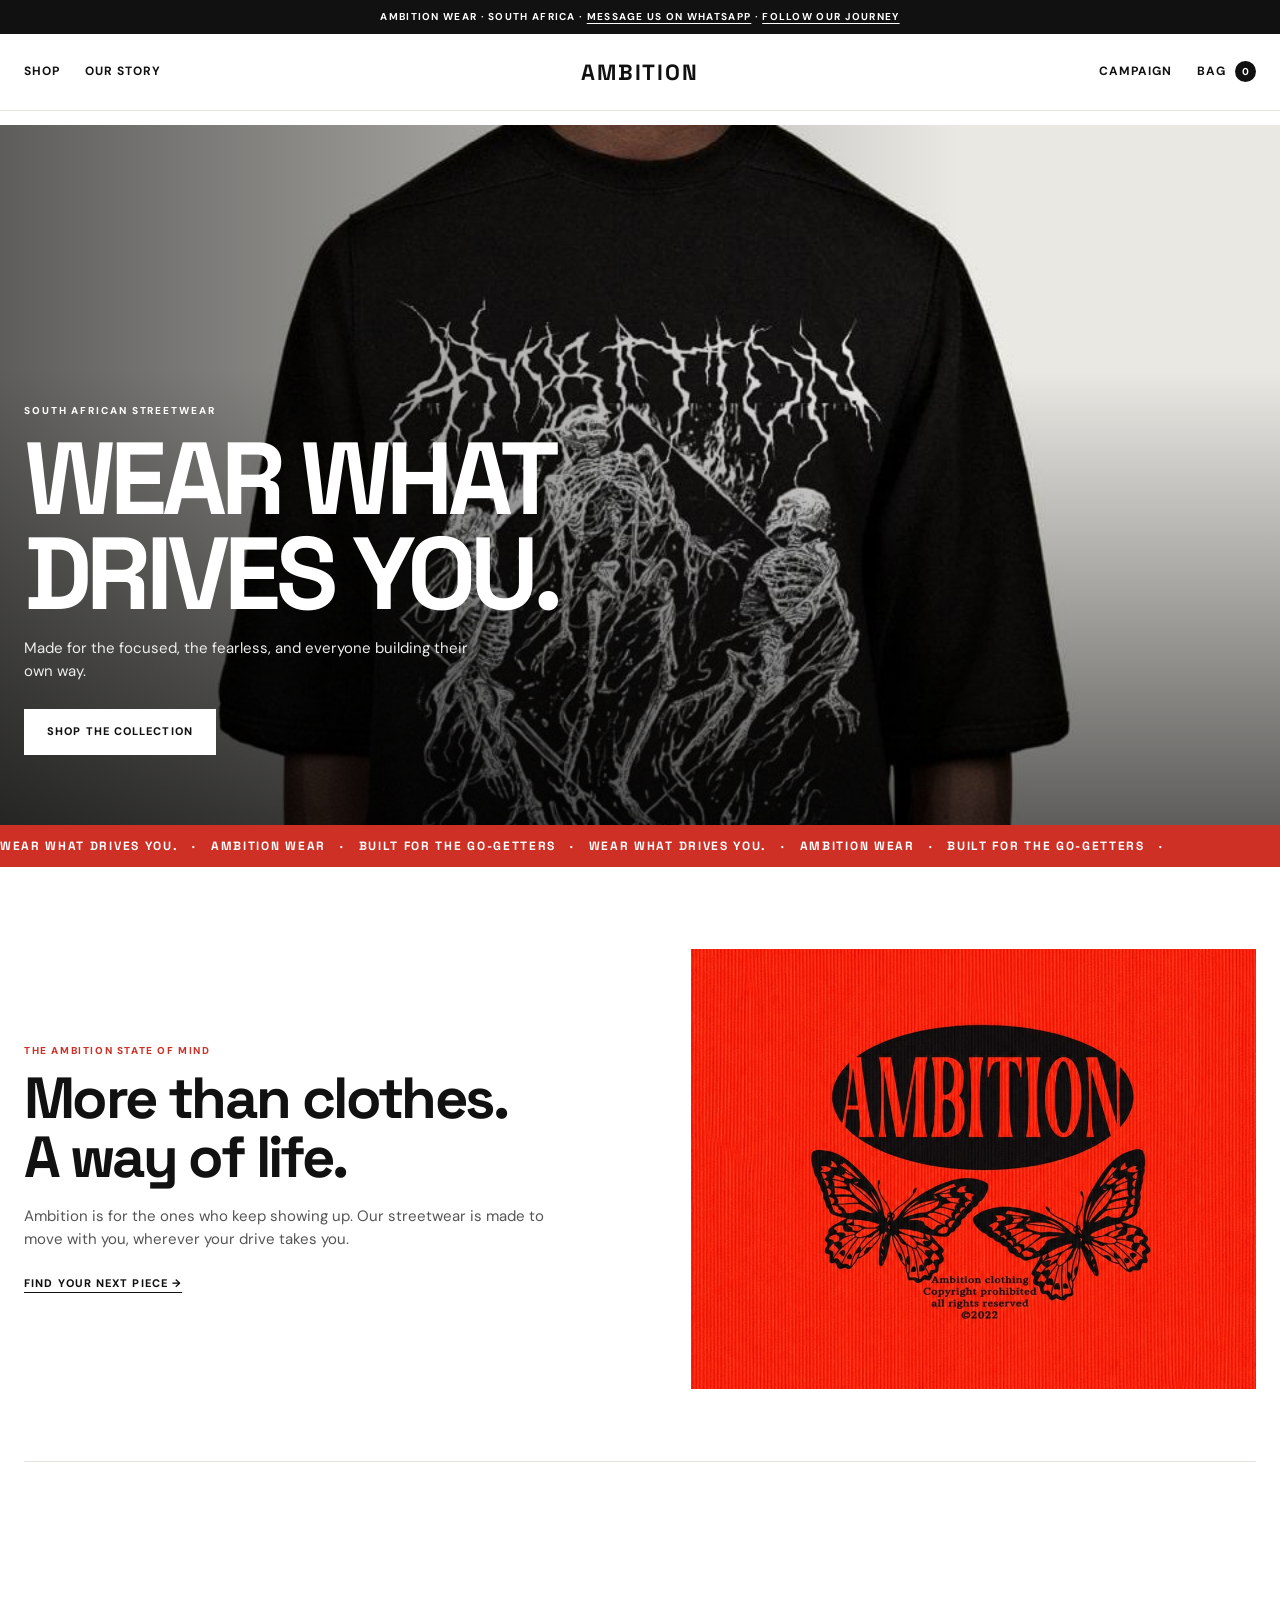
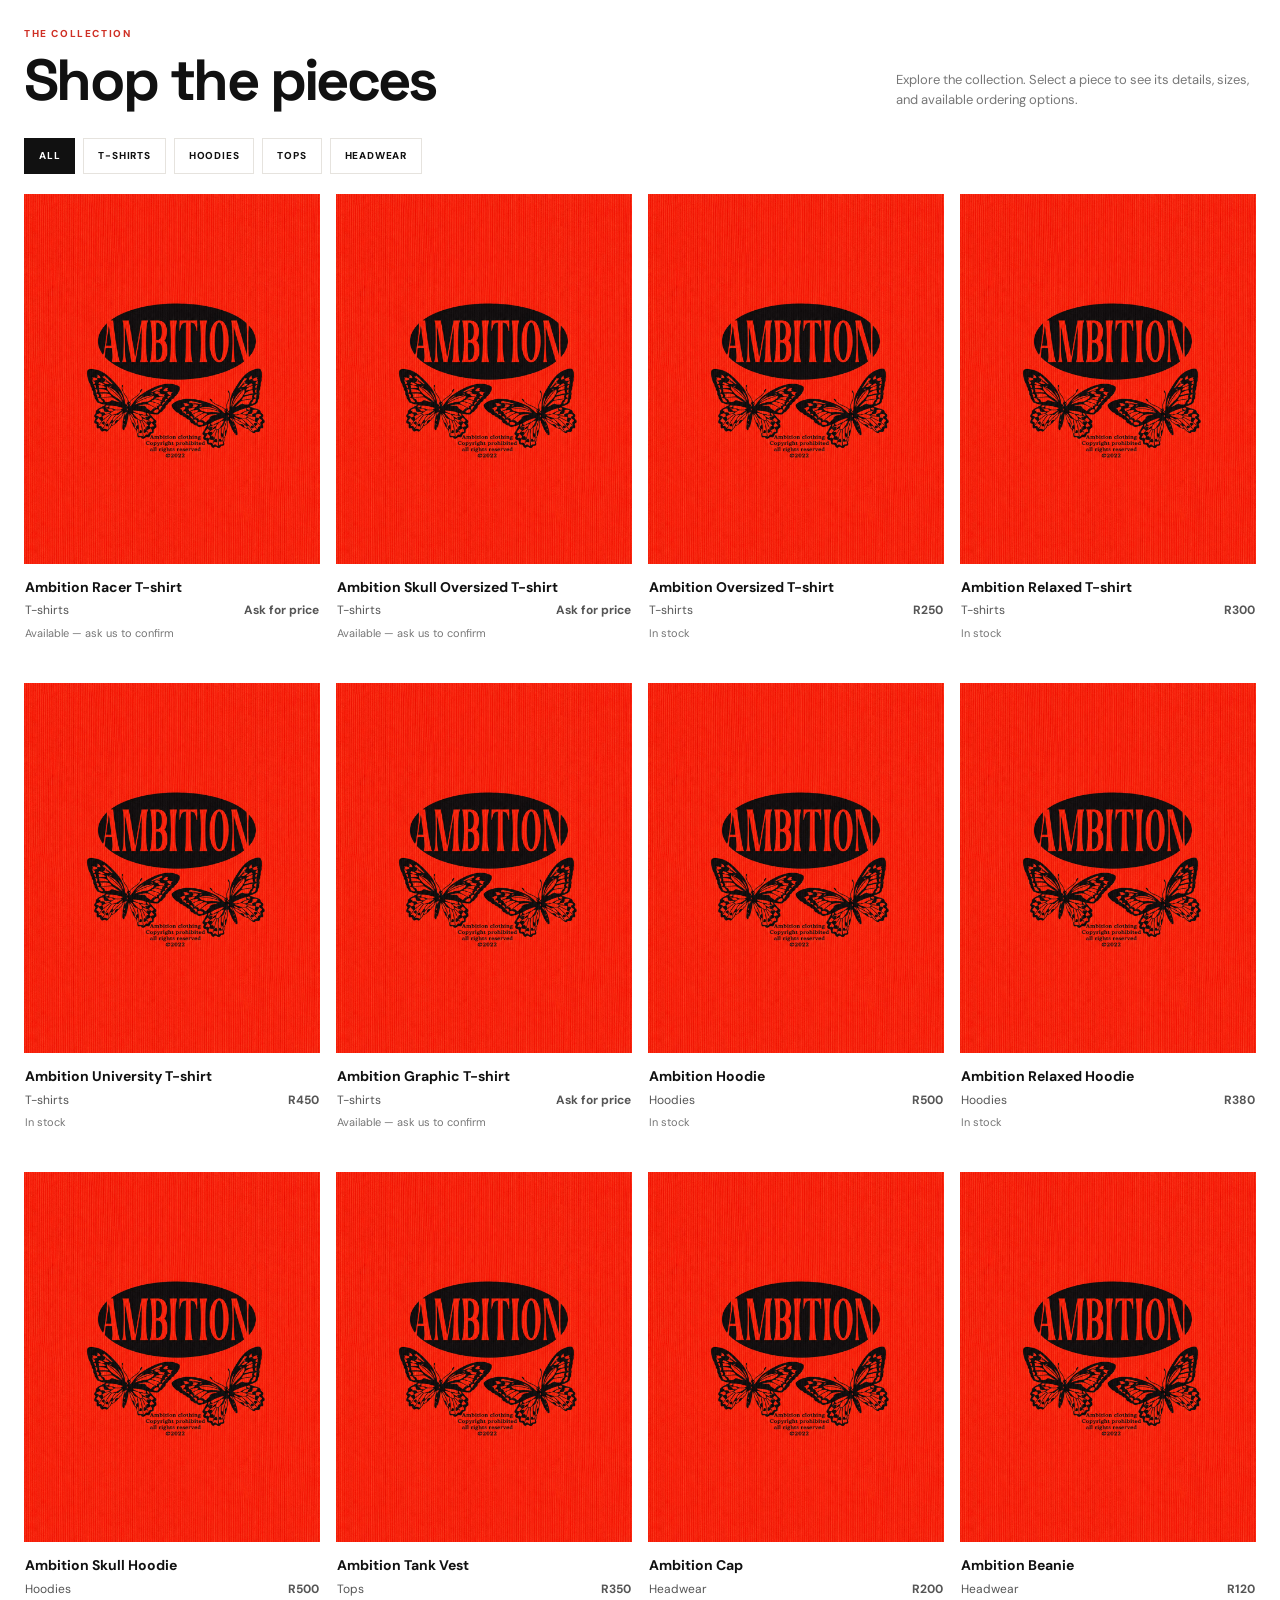
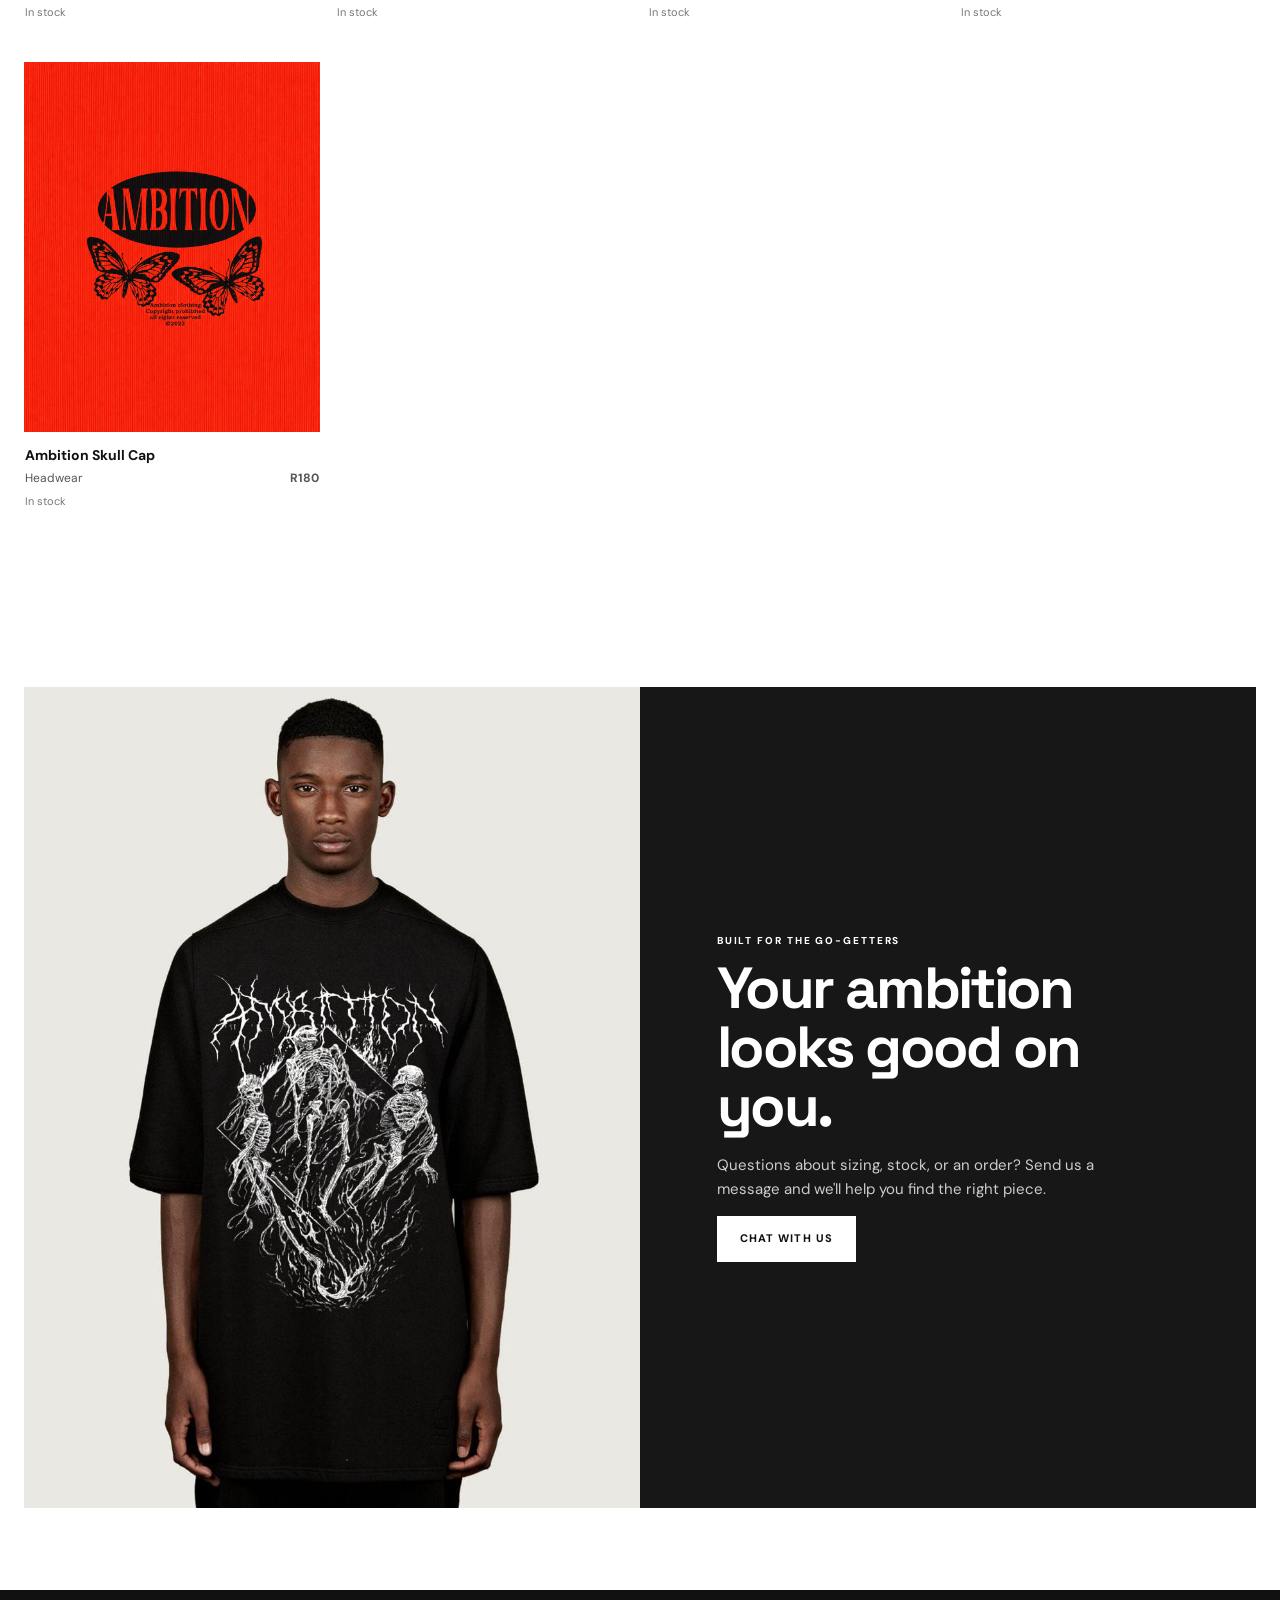
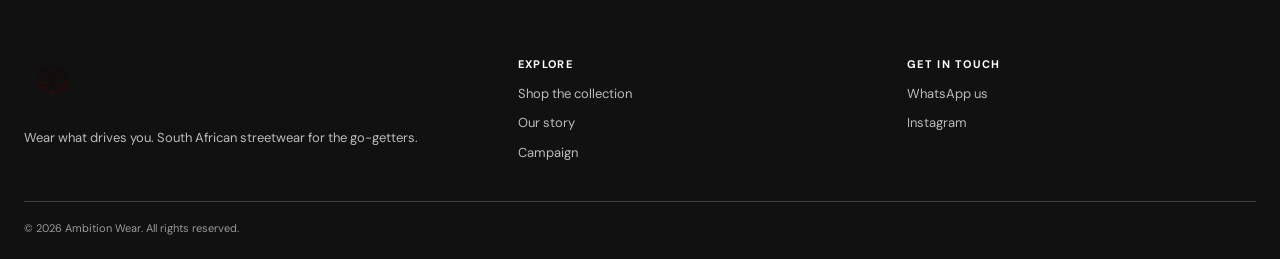
==== index.html @ 58b810ac "Fix storefront rendering, product images, and shopping interactions" ====
<!doctype html>
<html lang="en">
<head>
  <meta charset="utf-8">
  <meta name="viewport" content="width=device-width, initial-scale=1">
  <meta name="theme-color" content="#101010">
  <meta name="description" content="AMBITION WEAR: premium South African streetwear and accessories. Wear what drives you.">
  <title>AMBITION WEAR — Wear What Drives You</title>
  <link rel="preconnect" href="https://fonts.googleapis.com">
  <link rel="preconnect" href="https://fonts.gstatic.com" crossorigin>
  <link href="https://fonts.googleapis.com/css2?family=DM+Sans:wght@400;500;600;700;800&family=Space+Grotesk:wght@500;600;700&display=swap" rel="stylesheet">
  <style>
    :root{color-scheme:light;--ink:#111;--paper:#fff;--soft:#f4f2ee;--muted:#777;--line:#e6e3de;--red:#cf3025;--max:1320px;--ease:cubic-bezier(.2,.7,.2,1)}
    *{box-sizing:border-box}html{scroll-behavior:smooth;scroll-padding-top:82px}body{margin:0;background:var(--paper);color:var(--ink);font:15px/1.55 'DM Sans',sans-serif}body.locked{overflow:hidden}a{color:inherit;text-decoration:none}button{font:inherit;color:inherit}img{display:block;max-width:100%}.wrap{width:min(var(--max),calc(100% - 48px));margin-inline:auto}.announcement{padding:9px 16px;background:#111;color:#fff;text-align:center;font-size:10px;font-weight:700;letter-spacing:.13em}.announcement a{text-decoration:underline;text-underline-offset:3px}.site-header{position:sticky;top:0;z-index:10;background:#fffffff2;border-bottom:1px solid var(--line);backdrop-filter:blur(12px)}.nav{min-height:76px;display:grid;grid-template-columns:1fr auto 1fr;align-items:center;gap:20px}.nav-left,.nav-actions{display:flex;align-items:center;gap:25px}.nav-actions{justify-content:flex-end}.nav-link,.bag-button{font-size:12px;font-weight:700;text-transform:uppercase;letter-spacing:.08em}.nav-link:hover,.text-link:hover{color:var(--red)}.brand{font:700 22px/1 'Space Grotesk',sans-serif;letter-spacing:.08em}.bag-button{border:0;background:none;cursor:pointer;padding:10px 0}.bag-count{display:inline-grid;place-items:center;min-width:21px;height:21px;margin-left:5px;border-radius:50%;background:#111;color:#fff;font-size:10px}.hero{position:relative;min-height:min(700px,74vw);margin:14px auto 0;overflow:hidden;background:#262421;display:flex;align-items:flex-end;isolation:isolate;color:#fff}.hero>img{position:absolute;inset:0;width:100%;height:100%;object-fit:cover;object-position:center 42%;z-index:-2}.hero:after{content:'';position:absolute;inset:0;background:linear-gradient(90deg,#0009,transparent 75%),linear-gradient(0deg,#0009,transparent 65%);z-index:-1}.hero-copy{width:min(var(--max),calc(100% - 48px));margin:0 auto;padding:70px 0}.eyebrow{font-size:10px;font-weight:800;letter-spacing:.19em;text-transform:uppercase}.hero h1{max-width:700px;margin:12px 0 16px;font:700 clamp(46px,8vw,106px)/.93 'Space Grotesk',sans-serif;letter-spacing:-.055em;text-transform:uppercase}.hero p{max-width:450px;margin:0 0 25px;color:#eee}.button{display:inline-flex;align-items:center;justify-content:center;min-height:46px;padding:0 22px;border:1px solid #111;background:#111;color:#fff;font-size:11px;font-weight:800;letter-spacing:.1em;text-transform:uppercase;cursor:pointer;transition:background .2s,color .2s}.button:hover{background:var(--red);border-color:var(--red)}.button.light{background:#fff;border-color:#fff;color:#111}.button.light:hover{background:var(--red);border-color:var(--red);color:#fff}.ticker{overflow:hidden;background:var(--red);color:white;padding:13px 0;font:700 12px 'Space Grotesk',sans-serif;letter-spacing:.14em;white-space:nowrap}.ticker span{display:inline-block;min-width:200%;animation:marquee 24s linear infinite}.section{padding:82px 0}.story{display:grid;grid-template-columns:1fr 1fr;gap:8vw;align-items:center;padding-bottom:72px;border-bottom:1px solid var(--line)}.eyebrow-dark{font-size:10px;font-weight:800;letter-spacing:.16em;text-transform:uppercase;color:var(--red)}.h2{margin:10px 0 18px;font:700 clamp(34px,5vw,58px)/1.02 'Space Grotesk',sans-serif;letter-spacing:-.045em}.story p{max-width:520px;color:#555}.story-image{width:100%;height:440px;object-fit:cover;background:var(--soft)}.text-link{display:inline-block;margin-top:8px;font-size:11px;font-weight:800;letter-spacing:.1em;text-transform:uppercase;text-decoration:underline;text-underline-offset:5px}.section-head{display:flex;align-items:flex-end;justify-content:space-between;gap:24px;margin-bottom:26px}.section-head .h2{margin-bottom:0}.section-note{max-width:360px;margin:0;color:var(--muted);font-size:13px}.filters{display:flex;gap:8px;overflow-x:auto;padding:2px 0 20px;scrollbar-width:thin}.filter{flex:0 0 auto;padding:9px 14px;border:1px solid var(--line);background:#fff;font-size:10px;font-weight:800;letter-spacing:.08em;text-transform:uppercase;cursor:pointer}.filter:hover,.filter.active{border-color:#111;background:#111;color:#fff}.product-grid{display:grid;grid-template-columns:repeat(4,minmax(0,1fr));gap:28px 16px}.product-card{min-width:0}.product-photo{position:relative;overflow:hidden;background:var(--soft);aspect-ratio:4/5;cursor:pointer}.product-photo img{width:100%;height:100%;object-fit:cover;transition:transform .45s var(--ease)}.product-photo:hover img{transform:scale(1.04)}.photo-open{position:absolute;inset:0;width:100%;border:0;background:transparent;cursor:pointer}.product-info{padding:13px 1px}.product-info h3{margin:0 0 3px;font-size:14px;font-weight:700}.product-meta{display:flex;justify-content:space-between;gap:8px;color:#555;font-size:12px}.product-status{margin-top:5px;color:var(--muted);font-size:11px}.empty-state,.loading-state{grid-column:1/-1;padding:35px 20px;background:var(--soft);text-align:center;color:#555}.campaign{display:grid;grid-template-columns:1fr 1fr;min-height:430px;background:#171717;color:#fff}.campaign-image{width:100%;height:100%;min-height:430px;object-fit:cover}.campaign-copy{align-self:center;padding:clamp(28px,6vw,80px)}.campaign-copy .h2{max-width:500px}.campaign-copy p{max-width:420px;color:#ccc}.site-footer{padding:55px 0 22px;background:#111;color:#fff}.footer-main{display:grid;grid-template-columns:1.3fr 1fr 1fr;gap:40px;padding-bottom:38px;border-bottom:1px solid #ffffff30}.footer-logo img{width:160px;max-height:70px;object-fit:contain;object-position:left center}.footer-main p,.footer-main a{color:#bbb;font-size:13px}.footer-main h3{font-size:11px;letter-spacing:.12em;text-transform:uppercase}.footer-links{display:grid;gap:9px}.copyright{padding-top:18px;color:#999;font-size:11px}.drawer-backdrop,.modal-backdrop{position:fixed;inset:0;background:#0009;z-index:20;opacity:0;visibility:hidden;transition:opacity .25s,visibility .25s}.drawer-backdrop.open,.modal-backdrop.open{opacity:1;visibility:visible}.drawer{position:fixed;z-index:21;top:0;right:0;width:min(440px,100%);height:100dvh;padding:24px;background:#fff;display:flex;flex-direction:column;transform:translateX(105%);transition:transform .3s var(--ease)}.drawer.open{transform:none}.drawer-head{display:flex;justify-content:space-between;align-items:center;border-bottom:1px solid var(--line);padding-bottom:16px}.drawer-head h2{margin:0;font:700 23px 'Space Grotesk',sans-serif}.icon-button{width:40px;height:40px;border:1px solid var(--line);background:#fff;font-size:22px;cursor:pointer}.cart-items{flex:1;overflow:auto;padding:12px 0}.cart-row{display:grid;grid-template-columns:64px 1fr auto;gap:12px;padding:14px 0;border-bottom:1px solid var(--line)}.cart-row img{width:64px;height:76px;object-fit:cover;background:var(--soft)}.cart-row h3{margin:0;font-size:13px}.cart-row p{margin:3px 0;color:var(--muted);font-size:11px}.quantity-controls{display:flex;align-items:center;gap:8px;margin-top:8px}.quantity-controls button,.remove-item{border:1px solid var(--line);background:white;min-width:26px;min-height:26px;cursor:pointer}.remove-item{align-self:start;border:0;color:var(--muted)}.cart-bottom{border-top:1px solid var(--line);padding-top:16px}.cart-total{display:flex;justify-content:space-between;margin-bottom:15px;font-weight:800}.cart-bottom .button{width:100%}.cart-hint{margin:10px 0 0;color:var(--muted);font-size:11px;text-align:center}.modal{position:fixed;z-index:22;left:50%;top:50%;width:min(900px,calc(100% - 28px));max-height:calc(100dvh - 28px);overflow:auto;background:#fff;transform:translate(-50%,-46%);opacity:0;visibility:hidden;transition:transform .25s,opacity .25s,visibility .25s}.modal.open{transform:translate(-50%,-50%);opacity:1;visibility:visible}.modal-close{position:absolute;right:12px;top:12px;z-index:2}.modal-content{display:grid;grid-template-columns:1.05fr .95fr}.modal-gallery{padding:18px;background:var(--soft)}.modal-image{width:100%;aspect-ratio:4/5;object-fit:contain;background:#f4f2ee}.thumbs{display:flex;gap:8px;overflow:auto;padding-top:10px}.thumb{width:58px;height:66px;flex:0 0 auto;padding:0;border:1px solid transparent;background:white;cursor:pointer}.thumb.active{border-color:#111}.thumb img{width:100%;height:100%;object-fit:cover}.modal-details{align-self:center;padding:clamp(24px,5vw,54px)}.modal-details h2{margin:8px 0;font:700 clamp(27px,4vw,42px)/1.05 'Space Grotesk',sans-serif}.modal-price{font-weight:700}.modal-description{color:#555;font-size:13px}.modal-detail-line{margin:10px 0;color:#555;font-size:12px}.size-label{display:block;margin:20px 0 7px;font-size:10px;font-weight:800;letter-spacing:.1em;text-transform:uppercase}.size-select{width:100%;height:44px;padding:0 10px;border:1px solid var(--line);background:#fff}.modal-details .button{width:100%;margin-top:14px}.toast{position:fixed;z-index:30;left:50%;bottom:22px;max-width:calc(100% - 28px);padding:12px 18px;background:#111;color:#fff;font-size:13px;transform:translate(-50%,20px);opacity:0;visibility:hidden;transition:.2s}.toast.show{transform:translate(-50%,0);opacity:1;visibility:visible}
    @keyframes marquee{to{transform:translateX(-50%)}}@media(max-width:850px){.product-grid{grid-template-columns:repeat(2,minmax(0,1fr));gap:20px 10px}.story{gap:28px}.campaign{grid-template-columns:1fr}.campaign-image{height:380px;min-height:0}.footer-main{grid-template-columns:1fr 1fr}.footer-main>div:first-child{grid-column:1/-1}}
    @media(max-width:560px){.wrap{width:calc(100% - 28px)}.announcement{font-size:8px;letter-spacing:.08em}.nav{min-height:62px;gap:7px}.nav-left,.nav-actions{gap:10px}.nav-link,.bag-button{font-size:8px;letter-spacing:.04em}.brand{font-size:16px}.hero{min-height:590px;min-height:min(690px,calc(100svh - 110px));margin-top:8px}.hero-copy{width:calc(100% - 36px);padding:42px 0}.hero h1{font-size:clamp(48px,14vw,76px)}.section{padding:58px 0}.story{grid-template-columns:1fr;padding-bottom:48px}.story-image{height:320px;grid-row:1}.section-head{display:block}.section-note{margin-top:12px}.product-grid{gap:17px 9px}.product-info h3{font-size:12px}.product-meta{font-size:11px}.campaign-image{height:300px}.campaign-copy{padding:32px 22px}.footer-main{grid-template-columns:1fr;gap:22px}.footer-main>div:first-child{grid-column:auto}.modal-content{grid-template-columns:1fr}.modal-gallery{padding:12px}.modal-image{max-height:42vh;aspect-ratio:1/1}.modal-details{padding:22px}.modal-close{right:8px;top:8px}.drawer{padding:18px}}
    @media(prefers-reduced-motion:reduce){*,*:before,*:after{scroll-behavior:auto!important;animation-duration:.01ms!important;animation-iteration-count:1!important;transition-duration:.01ms!important}}
  </style>
</head>
<body>
  <div class="announcement">AMBITION WEAR · SOUTH AFRICA · <a href="https://wa.me/27672364114" target="_blank" rel="noopener noreferrer">MESSAGE US ON WHATSAPP</a> · <a href="https://www.instagram.com/_wear_ambition/" target="_blank" rel="noopener noreferrer">FOLLOW OUR JOURNEY</a></div>
  <header class="site-header"><div class="wrap nav"><div class="nav-left"><a class="nav-link" href="#shop">Shop</a><a class="nav-link" href="#story">Our story</a></div><a class="brand" href="#home" aria-label="Ambition Wear home">AMBITION</a><div class="nav-actions"><a class="nav-link" href="#campaign">Campaign</a><button class="bag-button" id="bag-open" type="button" aria-label="Open shopping bag">Bag <span class="bag-count" id="bag-count">0</span></button></div></div></header>
  <main id="home">
    <section class="hero" aria-label="Ambition Wear featured campaign"><img src="IMG-20261111-WA0079.jpg" alt="Ambition Wear campaign" fetchpriority="high"><div class="hero-copy"><div class="eyebrow">South African streetwear</div><h1>Wear what<br>drives you.</h1><p>Made for the focused, the fearless, and everyone building their own way.</p><a class="button light" href="#shop">Shop the collection</a></div></section>
    <div class="ticker" aria-hidden="true"><span>WEAR WHAT DRIVES YOU. &nbsp; · &nbsp; AMBITION WEAR &nbsp; · &nbsp; BUILT FOR THE GO-GETTERS &nbsp; · &nbsp; WEAR WHAT DRIVES YOU. &nbsp; · &nbsp; AMBITION WEAR &nbsp; · &nbsp; BUILT FOR THE GO-GETTERS &nbsp; · &nbsp;</span></div>
    <section class="wrap section" id="story"><div class="story"><div><div class="eyebrow-dark">The Ambition state of mind</div><h2 class="h2">More than clothes.<br>A way of life.</h2><p>Ambition is for the ones who keep showing up. Our streetwear is made to move with you, wherever your drive takes you.</p><a class="text-link" href="#shop">Find your next piece →</a></div><img class="story-image" src="IMG-20261111-WA0076.jpg" alt="Ambition Wear collection" loading="lazy"></div></section>
    <section class="wrap section" id="shop"><div class="section-head"><div><div class="eyebrow-dark">The collection</div><h2 class="h2">Shop the pieces</h2></div><p class="section-note">Explore the collection. Select a piece to see its details, sizes, and available ordering options.</p></div><div class="filters" id="filters" aria-label="Filter products"></div><div class="product-grid" id="product-grid" aria-live="polite"><div class="loading-state">Loading the collection…</div></div></section>
    <section class="wrap section" id="campaign"><div class="campaign"><img class="campaign-image" src="IMG-20261111-WA0079.jpg" alt="Ambition Wear campaign" loading="lazy"><div class="campaign-copy"><div class="eyebrow">Built for the go-getters</div><h2 class="h2">Your ambition<br>looks good on you.</h2><p>Questions about sizing, stock, or an order? Send us a message and we'll help you find the right piece.</p><a class="button light" href="https://wa.me/27672364114" target="_blank" rel="noopener noreferrer">Chat with us</a></div></div></section>
  </main>
  <footer class="site-footer"><div class="wrap"><div class="footer-main"><div><div class="footer-logo"><img src="Logo_20261111_210043_0000.png" alt="Ambition Wear" loading="lazy"></div><p>Wear what drives you. South African streetwear for the go-getters.</p></div><div><h3>Explore</h3><div class="footer-links"><a href="#shop">Shop the collection</a><a href="#story">Our story</a><a href="#campaign">Campaign</a></div></div><div><h3>Get in touch</h3><div class="footer-links"><a href="https://wa.me/27672364114" target="_blank" rel="noopener noreferrer">WhatsApp us</a><a href="https://www.instagram.com/_wear_ambition/" target="_blank" rel="noopener noreferrer">Instagram</a></div></div></div><div class="copyright">© <span id="year"></span> Ambition Wear. All rights reserved.</div></div></footer>
  <div class="drawer-backdrop" id="drawer-backdrop"></div><aside class="drawer" id="drawer" aria-label="Shopping bag" aria-modal="true" role="dialog" aria-hidden="true"><div class="drawer-head"><h2>Your bag (<span id="drawer-count">0</span>)</h2><button class="icon-button" id="bag-close" type="button" aria-label="Close shopping bag">×</button></div><div class="cart-items" id="cart-items"></div><div class="cart-bottom"><div class="cart-total"><span>Subtotal</span><span id="cart-total">R0</span></div><button class="button" id="checkout" type="button">Order via WhatsApp</button><p class="cart-hint">Delivery and payment details can be confirmed on WhatsApp.</p></div></aside>
  <div class="modal-backdrop" id="modal-backdrop"></div><section class="modal" id="product-modal" role="dialog" aria-modal="true" aria-labelledby="modal-name" aria-hidden="true"><button class="icon-button modal-close" id="modal-close" type="button" aria-label="Close product details">×</button><div class="modal-content"><div class="modal-gallery"><img class="modal-image" id="modal-image" alt=""><div class="thumbs" id="modal-thumbs"></div></div><div class="modal-details"><div class="eyebrow-dark" id="modal-category"></div><h2 id="modal-name"></h2><div class="modal-price" id="modal-price"></div><p class="modal-description" id="modal-description"></p><div class="modal-detail-line" id="modal-colours"></div><div class="modal-detail-line" id="modal-status"></div><label class="size-label" for="modal-size">Size</label><select class="size-select" id="modal-size"></select><button class="button" id="modal-add" type="button">Add to bag</button></div></div></section>
  <div class="toast" id="toast" role="status" aria-live="polite"></div>
  <script>
    (()=>{
      'use strict';
      const WA='27672364114',FALLBACK_IMAGE='IMG-20261111-WA0076.jpg',CART_KEY='ambition-wear-cart';
      let stock=[],cart=[],active='All',selected=null,selectedImage=0,toastTimer,previousFocus=null;
      const $=selector=>document.querySelector(selector);
      const esc=value=>String(value??'').replace(/[&<>"']/g,char=>({'&':'&amp;','<':'&lt;','>':'&gt;','"':'&quot;',"'":'&#39;'}[char]));
      const productImages=item=>[...new Set([...(Array.isArray(item.gallery)?item.gallery:[]),item.image].filter(value=>typeof value==='string'&&value.trim()))];
      const priceLabel=item=>item.priceLabel||(Number(item.price)>0?`R${item.price}`:'Ask for price');
      const money=value=>`R${Number(value||0).toLocaleString('en-ZA')}`;
      function toast(message){const el=$('#toast');el.textContent=message;el.classList.add('show');clearTimeout(toastTimer);toastTimer=setTimeout(()=>el.classList.remove('show'),2400);}
      function safeImage(img,src){img.onerror=()=>{img.onerror=null;img.src=FALLBACK_IMAGE;};img.src=src||FALLBACK_IMAGE;}
      function visibleItems(){return active==='All'?stock:stock.filter(item=>item.category===active);}
      function render(){
        const categories=['All',...new Set(stock.map(item=>item.category).filter(Boolean))];
        if(!categories.includes(active))active='All';
        $('#filters').innerHTML=categories.map(category=>`<button class="filter${category===active?' active':''}" type="button" data-filter="${esc(category)}" aria-pressed="${category===active}">${esc(category)}</button>`).join('');
        const items=visibleItems();
        $('#product-grid').innerHTML=items.length?items.map((item,index)=>{const src=productImages(item)[0]||FALLBACK_IMAGE;return `<article class="product-card"><div class="product-photo"><img src="${esc(src)}" alt="${esc(item.name)}" loading="lazy" data-fallback><button class="photo-open" type="button" data-open-product="${index}" aria-label="View ${esc(item.name)}"></button></div><div class="product-info"><h3>${esc(item.name)}</h3><div class="product-meta"><span>${esc(item.category||'Ambition Wear')}</span><strong>${esc(priceLabel(item))}</strong></div><div class="product-status">${esc(item.status||'In stock')}</div></div></article>`;}).join(''):'<div class="empty-state">No products in this collection yet. Please check back soon.</div>';
        $('#product-grid').querySelectorAll('[data-fallback]').forEach(img=>img.addEventListener('error',()=>{img.onerror=null;img.src=FALLBACK_IMAGE;}));
      }
      function openProduct(item){selected=item;selectedImage=0;previousFocus=document.activeElement;$('#modal-category').textContent=item.category||'Ambition Wear';$('#modal-name').textContent=item.name||'Product';$('#modal-price').textContent=priceLabel(item);$('#modal-description').textContent=item.description||'';$('#modal-colours').textContent=Array.isArray(item.colours)&&item.colours.length?`Colours: ${item.colours.join(', ')}`:'';$('#modal-status').textContent=item.status||'In stock';const sizes=Array.isArray(item.sizes)&&item.sizes.length?item.sizes:[item.size||'One size'];$('#modal-size').innerHTML=sizes.map(size=>`<option value="${esc(size)}">${esc(size)}</option>`).join('');const orderable=item.orderable!==false&&Number(item.price)>0;$('#modal-add').textContent=orderable?'Add to bag':'Ask about this item on WhatsApp';const gallery=productImages(item);$('#modal-thumbs').innerHTML=gallery.length>1?gallery.map((src,index)=>`<button class="thumb${index===0?' active':''}" type="button" data-thumb="${index}" aria-label="Show product photo ${index+1}"><img src="${esc(src)}" alt=""></button>`).join(''):'';setModalImage();showOverlay('#product-modal','#modal-backdrop');$('#modal-close').focus();}
      function setModalImage(){if(!selected)return;const gallery=productImages(selected);safeImage($('#modal-image'),gallery[selectedImage]||FALLBACK_IMAGE);$('#modal-image').alt=`${selected.name||'Product'} photo ${selectedImage+1}`;$('#modal-thumbs').querySelectorAll('.thumb').forEach((button,index)=>button.classList.toggle('active',index===selectedImage));}
      function persistCart(){try{localStorage.setItem(CART_KEY,JSON.stringify(cart));}catch{}drawCart();}
      function drawCart(){cart=cart.filter(item=>item&&Number(item.quantity)>0&&Number(item.price)>0);const count=cart.reduce((sum,item)=>sum+Number(item.quantity),0),total=cart.reduce((sum,item)=>sum+Number(item.price)*Number(item.quantity),0);$('#bag-count').textContent=count;$('#drawer-count').textContent=count;$('#cart-total').textContent=money(total);$('#cart-items').innerHTML=cart.length?cart.map((item,index)=>`<div class="cart-row"><img src="${esc(item.image||FALLBACK_IMAGE)}" alt="${esc(item.name)}" data-cart-image><div><h3>${esc(item.name)}</h3><p>${item.size?`Size ${esc(item.size)} · `:''}${money(item.price)} each</p><div class="quantity-controls"><button type="button" data-quantity="-1" data-index="${index}" aria-label="Decrease quantity">−</button><span>${Number(item.quantity)}</span><button type="button" data-quantity="1" data-index="${index}" aria-label="Increase quantity">+</button></div></div><button class="remove-item" type="button" data-remove="${index}" aria-label="Remove ${esc(item.name)}">×</button></div>`).join(''):'<div class="empty-state">Your bag is empty. Find something you love in the collection.</div>';$('#cart-items').querySelectorAll('[data-cart-image]').forEach(img=>img.addEventListener('error',()=>{img.onerror=null;img.src=FALLBACK_IMAGE;}));}
      function addToCart(item,size){if(item.orderable===false||!(Number(item.price)>0)){window.open(`https://wa.me/${WA}?text=${encodeURIComponent(`Hi Ambition Wear, I would like to ask about ${item.name}${size?` in size ${size}`:''}.`)}`,'_blank','noopener,noreferrer');return;}const key=`${item.name}|${size}`,existing=cart.find(row=>row.key===key);if(existing)existing.quantity++;else cart.push({key,name:item.name,size,price:Number(item.price),quantity:1,image:productImages(item)[0]||FALLBACK_IMAGE});persistCart();closeOverlay('#product-modal','#modal-backdrop');openBag();toast('Added to your bag');}
      function showOverlay(panel,backdrop){$(panel).classList.add('open');$(backdrop).classList.add('open');document.body.classList.add('locked');}
      function closeOverlay(panel,backdrop){$(panel).classList.remove('open');$(backdrop).classList.remove('open');if(!$('.drawer.open')&&!$('#product-modal.open'))document.body.classList.remove('locked');}
      function openBag(){previousFocus=document.activeElement;$('#drawer').classList.add('open');$('#drawer').setAttribute('aria-hidden','false');$('#drawer-backdrop').classList.add('open');document.body.classList.add('locked');$('#bag-close').focus();}
      function closeBag(){closeOverlay('#drawer','#drawer-backdrop');$('#drawer').setAttribute('aria-hidden','true');if(previousFocus&&previousFocus.focus)previousFocus.focus();}
      function closeProduct(){closeOverlay('#product-modal','#modal-backdrop');$('#product-modal').setAttribute('aria-hidden','true');selected=null;if(previousFocus&&previousFocus.focus)previousFocus.focus();}
      function checkout(){if(!cart.length){toast('Your bag is empty');return;}const lines=cart.map(item=>`${item.name}${item.size?` (Size ${item.size})`:''} × ${item.quantity} — ${money(item.price*item.quantity)}`);const total=cart.reduce((sum,item)=>sum+item.price*item.quantity,0);const message=`Hi Ambition Wear, I would like to place an order:\n${lines.join('\n')}\nSubtotal: ${money(total)}\nPlease confirm delivery and payment details.`;window.open(`https://wa.me/${WA}?text=${encodeURIComponent(message)}`,'_blank','noopener,noreferrer');}
      document.addEventListener('click',event=>{
        const filter=event.target.closest('[data-filter]');if(filter){active=filter.dataset.filter;render();return;}
        const open=event.target.closest('[data-open-product]');if(open){const item=visibleItems()[Number(open.dataset.openProduct)];if(item)openProduct(item);return;}
        const thumb=event.target.closest('[data-thumb]');if(thumb){selectedImage=Number(thumb.dataset.thumb);setModalImage();return;}
        const quantity=event.target.closest('[data-quantity]');if(quantity){const item=cart[Number(quantity.dataset.index)];if(item){item.quantity+=Number(quantity.dataset.quantity);if(item.quantity<=0)cart.splice(Number(quantity.dataset.index),1);persistCart();}return;}
        const remove=event.target.closest('[data-remove]');if(remove){cart.splice(Number(remove.dataset.remove),1);persistCart();return;}
      });
      $('#bag-open').addEventListener('click',openBag);$('#bag-close').addEventListener('click',closeBag);$('#drawer-backdrop').addEventListener('click',closeBag);$('#modal-close').addEventListener('click',closeProduct);$('#modal-backdrop').addEventListener('click',closeProduct);$('#checkout').addEventListener('click',checkout);$('#modal-add').addEventListener('click',()=>{if(selected)addToCart(selected,$('#modal-size').value);});
      document.addEventListener('keydown',event=>{if(event.key==='Escape'){if($('#product-modal').classList.contains('open'))closeProduct();else if($('#drawer').classList.contains('open'))closeBag();}});
      $('#year').textContent=new Date().getFullYear();
      try{const saved=JSON.parse(localStorage.getItem(CART_KEY)||'[]');if(Array.isArray(saved))cart=saved.filter(item=>item&&typeof item.name==='string'&&Number(item.price)>0&&Number(item.quantity)>0).map(item=>({...item,price:Number(item.price),quantity:Number(item.quantity)}));}catch{cart=[];}drawCart();
      fetch(new URL('stock.json',document.baseURI)).then(response=>{if(!response.ok)throw new Error('Catalog unavailable');return response.json();}).then(data=>{if(!Array.isArray(data))throw new Error('Catalog format is invalid');stock=data.filter(item=>item&&typeof item.name==='string');render();}).catch(error=>{console.error('Unable to load the product catalog:',error);stock=[];$('#filters').innerHTML='';$('#product-grid').innerHTML='<div class="empty-state">We could not load the collection right now. Please refresh the page or contact us on WhatsApp.</div>';});
    })();
  </script>
</body>
</html>
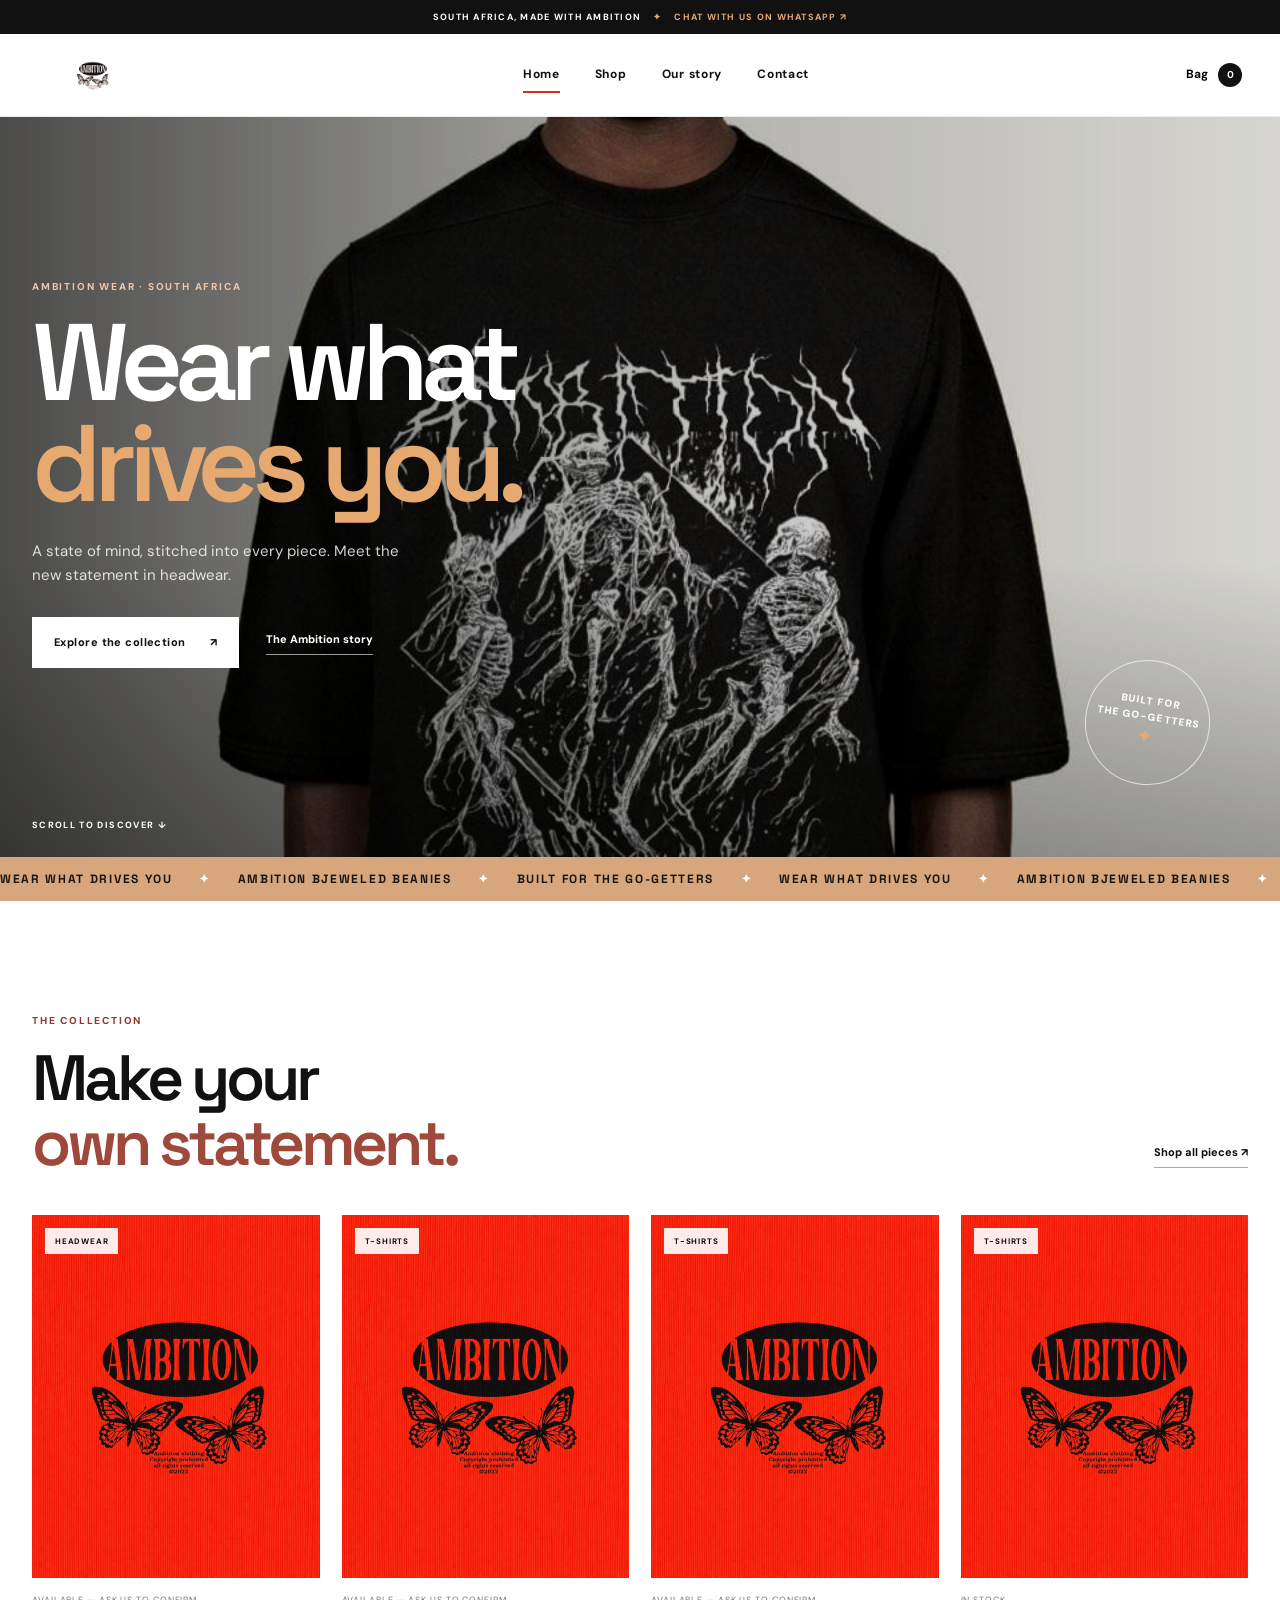
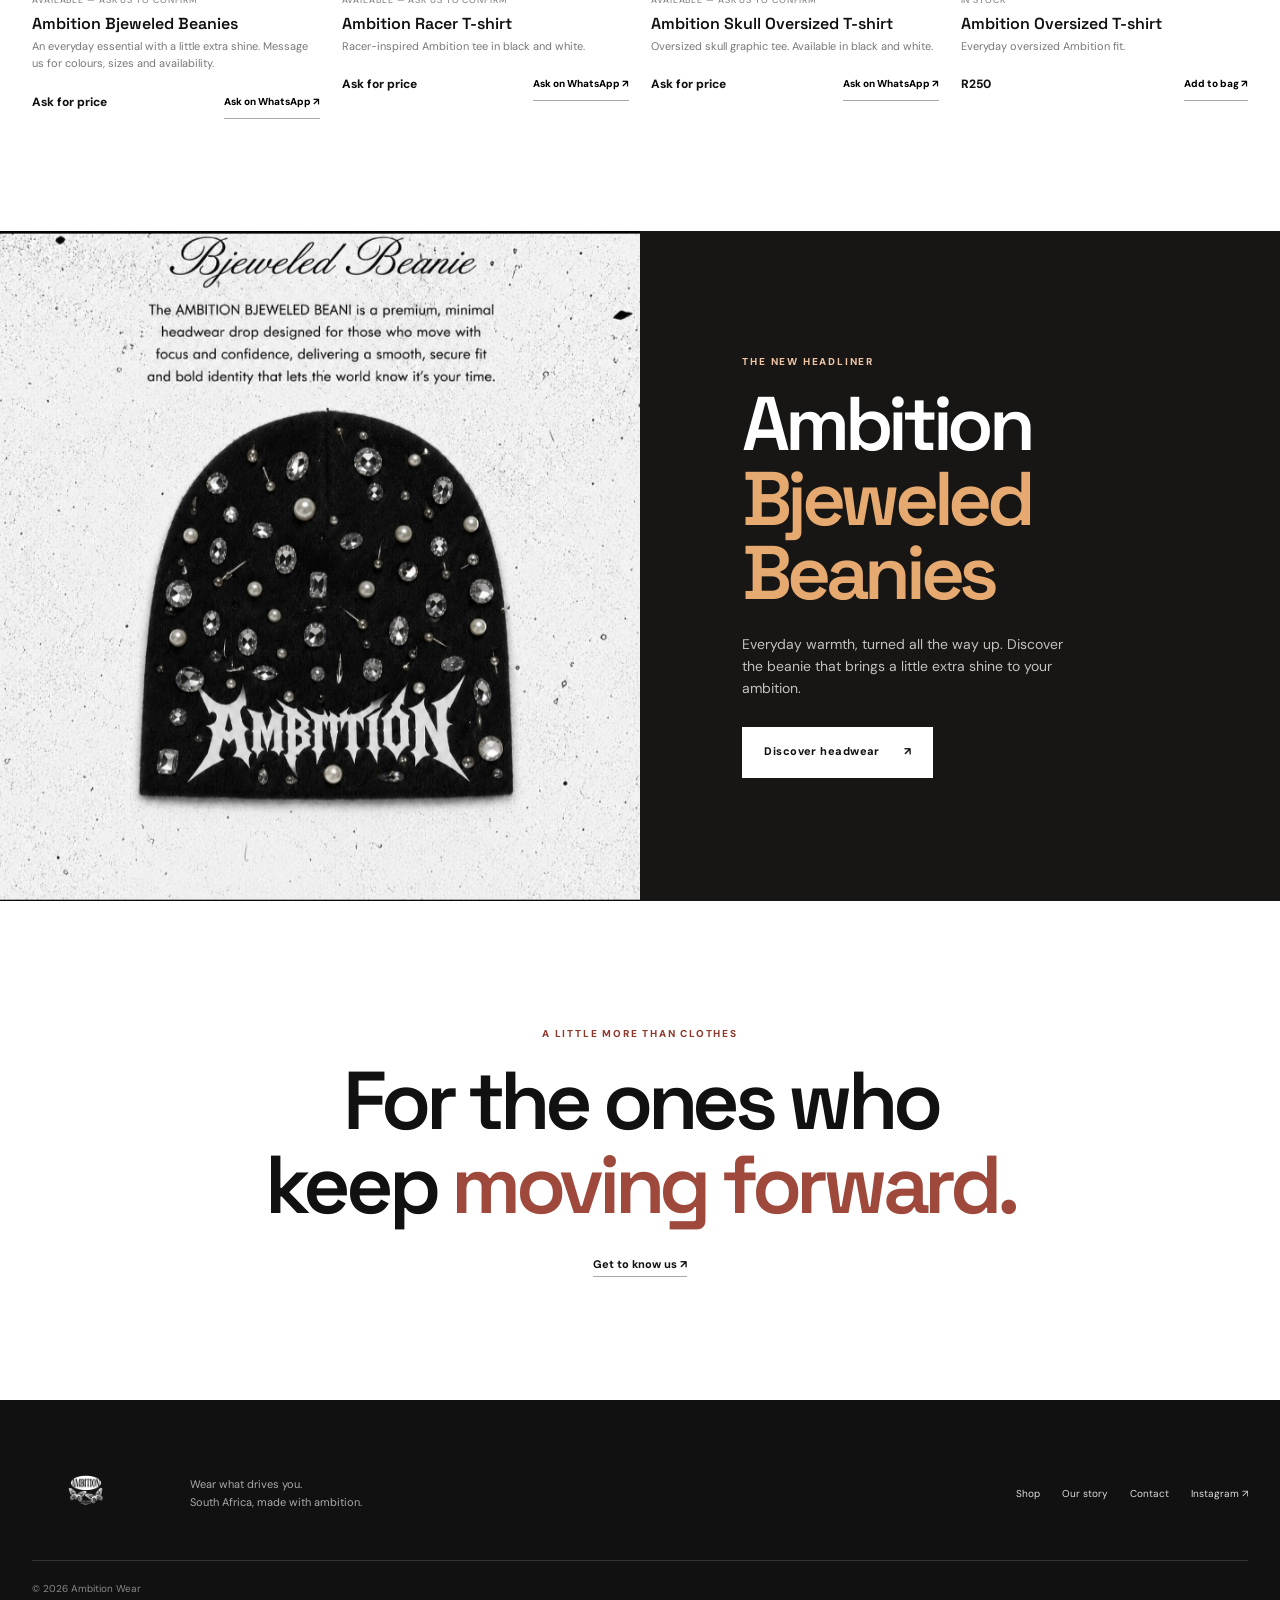
==== commit d67d6db3: "Redesign Ambition Wear as animated multipage storefront with beanie collection" ====
--- a/index.html
+++ b/index.html
@@ -4,78 +4,24 @@
   <meta charset="utf-8">
   <meta name="viewport" content="width=device-width, initial-scale=1">
   <meta name="theme-color" content="#101010">
-  <meta name="description" content="AMBITION WEAR: premium South African streetwear and accessories. Wear what drives you.">
+  <meta name="description" content="AMBITION WEAR: premium South African streetwear and Ambition Bjeweled Beanies. Wear what drives you.">
   <title>AMBITION WEAR — Wear What Drives You</title>
   <link rel="preconnect" href="https://fonts.googleapis.com">
   <link rel="preconnect" href="https://fonts.gstatic.com" crossorigin>
   <link href="https://fonts.googleapis.com/css2?family=DM+Sans:wght@400;500;600;700;800&family=Space+Grotesk:wght@500;600;700&display=swap" rel="stylesheet">
-  <style>
-    :root{color-scheme:light;--ink:#111;--paper:#fff;--soft:#f4f2ee;--muted:#777;--line:#e6e3de;--red:#cf3025;--max:1320px;--ease:cubic-bezier(.2,.7,.2,1)}
-    *{box-sizing:border-box}html{scroll-behavior:smooth;scroll-padding-top:82px}body{margin:0;background:var(--paper);color:var(--ink);font:15px/1.55 'DM Sans',sans-serif}body.locked{overflow:hidden}a{color:inherit;text-decoration:none}button{font:inherit;color:inherit}img{display:block;max-width:100%}.wrap{width:min(var(--max),calc(100% - 48px));margin-inline:auto}.announcement{padding:9px 16px;background:#111;color:#fff;text-align:center;font-size:10px;font-weight:700;letter-spacing:.13em}.announcement a{text-decoration:underline;text-underline-offset:3px}.site-header{position:sticky;top:0;z-index:10;background:#fffffff2;border-bottom:1px solid var(--line);backdrop-filter:blur(12px)}.nav{min-height:76px;display:grid;grid-template-columns:1fr auto 1fr;align-items:center;gap:20px}.nav-left,.nav-actions{display:flex;align-items:center;gap:25px}.nav-actions{justify-content:flex-end}.nav-link,.bag-button{font-size:12px;font-weight:700;text-transform:uppercase;letter-spacing:.08em}.nav-link:hover,.text-link:hover{color:var(--red)}.brand{font:700 22px/1 'Space Grotesk',sans-serif;letter-spacing:.08em}.bag-button{border:0;background:none;cursor:pointer;padding:10px 0}.bag-count{display:inline-grid;place-items:center;min-width:21px;height:21px;margin-left:5px;border-radius:50%;background:#111;color:#fff;font-size:10px}.hero{position:relative;min-height:min(700px,74vw);margin:14px auto 0;overflow:hidden;background:#262421;display:flex;align-items:flex-end;isolation:isolate;color:#fff}.hero>img{position:absolute;inset:0;width:100%;height:100%;object-fit:cover;object-position:center 42%;z-index:-2}.hero:after{content:'';position:absolute;inset:0;background:linear-gradient(90deg,#0009,transparent 75%),linear-gradient(0deg,#0009,transparent 65%);z-index:-1}.hero-copy{width:min(var(--max),calc(100% - 48px));margin:0 auto;padding:70px 0}.eyebrow{font-size:10px;font-weight:800;letter-spacing:.19em;text-transform:uppercase}.hero h1{max-width:700px;margin:12px 0 16px;font:700 clamp(46px,8vw,106px)/.93 'Space Grotesk',sans-serif;letter-spacing:-.055em;text-transform:uppercase}.hero p{max-width:450px;margin:0 0 25px;color:#eee}.button{display:inline-flex;align-items:center;justify-content:center;min-height:46px;padding:0 22px;border:1px solid #111;background:#111;color:#fff;font-size:11px;font-weight:800;letter-spacing:.1em;text-transform:uppercase;cursor:pointer;transition:background .2s,color .2s}.button:hover{background:var(--red);border-color:var(--red)}.button.light{background:#fff;border-color:#fff;color:#111}.button.light:hover{background:var(--red);border-color:var(--red);color:#fff}.ticker{overflow:hidden;background:var(--red);color:white;padding:13px 0;font:700 12px 'Space Grotesk',sans-serif;letter-spacing:.14em;white-space:nowrap}.ticker span{display:inline-block;min-width:200%;animation:marquee 24s linear infinite}.section{padding:82px 0}.story{display:grid;grid-template-columns:1fr 1fr;gap:8vw;align-items:center;padding-bottom:72px;border-bottom:1px solid var(--line)}.eyebrow-dark{font-size:10px;font-weight:800;letter-spacing:.16em;text-transform:uppercase;color:var(--red)}.h2{margin:10px 0 18px;font:700 clamp(34px,5vw,58px)/1.02 'Space Grotesk',sans-serif;letter-spacing:-.045em}.story p{max-width:520px;color:#555}.story-image{width:100%;height:440px;object-fit:cover;background:var(--soft)}.text-link{display:inline-block;margin-top:8px;font-size:11px;font-weight:800;letter-spacing:.1em;text-transform:uppercase;text-decoration:underline;text-underline-offset:5px}.section-head{display:flex;align-items:flex-end;justify-content:space-between;gap:24px;margin-bottom:26px}.section-head .h2{margin-bottom:0}.section-note{max-width:360px;margin:0;color:var(--muted);font-size:13px}.filters{display:flex;gap:8px;overflow-x:auto;padding:2px 0 20px;scrollbar-width:thin}.filter{flex:0 0 auto;padding:9px 14px;border:1px solid var(--line);background:#fff;font-size:10px;font-weight:800;letter-spacing:.08em;text-transform:uppercase;cursor:pointer}.filter:hover,.filter.active{border-color:#111;background:#111;color:#fff}.product-grid{display:grid;grid-template-columns:repeat(4,minmax(0,1fr));gap:28px 16px}.product-card{min-width:0}.product-photo{position:relative;overflow:hidden;background:var(--soft);aspect-ratio:4/5;cursor:pointer}.product-photo img{width:100%;height:100%;object-fit:cover;transition:transform .45s var(--ease)}.product-photo:hover img{transform:scale(1.04)}.photo-open{position:absolute;inset:0;width:100%;border:0;background:transparent;cursor:pointer}.product-info{padding:13px 1px}.product-info h3{margin:0 0 3px;font-size:14px;font-weight:700}.product-meta{display:flex;justify-content:space-between;gap:8px;color:#555;font-size:12px}.product-status{margin-top:5px;color:var(--muted);font-size:11px}.empty-state,.loading-state{grid-column:1/-1;padding:35px 20px;background:var(--soft);text-align:center;color:#555}.campaign{display:grid;grid-template-columns:1fr 1fr;min-height:430px;background:#171717;color:#fff}.campaign-image{width:100%;height:100%;min-height:430px;object-fit:cover}.campaign-copy{align-self:center;padding:clamp(28px,6vw,80px)}.campaign-copy .h2{max-width:500px}.campaign-copy p{max-width:420px;color:#ccc}.site-footer{padding:55px 0 22px;background:#111;color:#fff}.footer-main{display:grid;grid-template-columns:1.3fr 1fr 1fr;gap:40px;padding-bottom:38px;border-bottom:1px solid #ffffff30}.footer-logo img{width:160px;max-height:70px;object-fit:contain;object-position:left center}.footer-main p,.footer-main a{color:#bbb;font-size:13px}.footer-main h3{font-size:11px;letter-spacing:.12em;text-transform:uppercase}.footer-links{display:grid;gap:9px}.copyright{padding-top:18px;color:#999;font-size:11px}.drawer-backdrop,.modal-backdrop{position:fixed;inset:0;background:#0009;z-index:20;opacity:0;visibility:hidden;transition:opacity .25s,visibility .25s}.drawer-backdrop.open,.modal-backdrop.open{opacity:1;visibility:visible}.drawer{position:fixed;z-index:21;top:0;right:0;width:min(440px,100%);height:100dvh;padding:24px;background:#fff;display:flex;flex-direction:column;transform:translateX(105%);transition:transform .3s var(--ease)}.drawer.open{transform:none}.drawer-head{display:flex;justify-content:space-between;align-items:center;border-bottom:1px solid var(--line);padding-bottom:16px}.drawer-head h2{margin:0;font:700 23px 'Space Grotesk',sans-serif}.icon-button{width:40px;height:40px;border:1px solid var(--line);background:#fff;font-size:22px;cursor:pointer}.cart-items{flex:1;overflow:auto;padding:12px 0}.cart-row{display:grid;grid-template-columns:64px 1fr auto;gap:12px;padding:14px 0;border-bottom:1px solid var(--line)}.cart-row img{width:64px;height:76px;object-fit:cover;background:var(--soft)}.cart-row h3{margin:0;font-size:13px}.cart-row p{margin:3px 0;color:var(--muted);font-size:11px}.quantity-controls{display:flex;align-items:center;gap:8px;margin-top:8px}.quantity-controls button,.remove-item{border:1px solid var(--line);background:white;min-width:26px;min-height:26px;cursor:pointer}.remove-item{align-self:start;border:0;color:var(--muted)}.cart-bottom{border-top:1px solid var(--line);padding-top:16px}.cart-total{display:flex;justify-content:space-between;margin-bottom:15px;font-weight:800}.cart-bottom .button{width:100%}.cart-hint{margin:10px 0 0;color:var(--muted);font-size:11px;text-align:center}.modal{position:fixed;z-index:22;left:50%;top:50%;width:min(900px,calc(100% - 28px));max-height:calc(100dvh - 28px);overflow:auto;background:#fff;transform:translate(-50%,-46%);opacity:0;visibility:hidden;transition:transform .25s,opacity .25s,visibility .25s}.modal.open{transform:translate(-50%,-50%);opacity:1;visibility:visible}.modal-close{position:absolute;right:12px;top:12px;z-index:2}.modal-content{display:grid;grid-template-columns:1.05fr .95fr}.modal-gallery{padding:18px;background:var(--soft)}.modal-image{width:100%;aspect-ratio:4/5;object-fit:contain;background:#f4f2ee}.thumbs{display:flex;gap:8px;overflow:auto;padding-top:10px}.thumb{width:58px;height:66px;flex:0 0 auto;padding:0;border:1px solid transparent;background:white;cursor:pointer}.thumb.active{border-color:#111}.thumb img{width:100%;height:100%;object-fit:cover}.modal-details{align-self:center;padding:clamp(24px,5vw,54px)}.modal-details h2{margin:8px 0;font:700 clamp(27px,4vw,42px)/1.05 'Space Grotesk',sans-serif}.modal-price{font-weight:700}.modal-description{color:#555;font-size:13px}.modal-detail-line{margin:10px 0;color:#555;font-size:12px}.size-label{display:block;margin:20px 0 7px;font-size:10px;font-weight:800;letter-spacing:.1em;text-transform:uppercase}.size-select{width:100%;height:44px;padding:0 10px;border:1px solid var(--line);background:#fff}.modal-details .button{width:100%;margin-top:14px}.toast{position:fixed;z-index:30;left:50%;bottom:22px;max-width:calc(100% - 28px);padding:12px 18px;background:#111;color:#fff;font-size:13px;transform:translate(-50%,20px);opacity:0;visibility:hidden;transition:.2s}.toast.show{transform:translate(-50%,0);opacity:1;visibility:visible}
-    @keyframes marquee{to{transform:translateX(-50%)}}@media(max-width:850px){.product-grid{grid-template-columns:repeat(2,minmax(0,1fr));gap:20px 10px}.story{gap:28px}.campaign{grid-template-columns:1fr}.campaign-image{height:380px;min-height:0}.footer-main{grid-template-columns:1fr 1fr}.footer-main>div:first-child{grid-column:1/-1}}
-    @media(max-width:560px){.wrap{width:calc(100% - 28px)}.announcement{font-size:8px;letter-spacing:.08em}.nav{min-height:62px;gap:7px}.nav-left,.nav-actions{gap:10px}.nav-link,.bag-button{font-size:8px;letter-spacing:.04em}.brand{font-size:16px}.hero{min-height:590px;min-height:min(690px,calc(100svh - 110px));margin-top:8px}.hero-copy{width:calc(100% - 36px);padding:42px 0}.hero h1{font-size:clamp(48px,14vw,76px)}.section{padding:58px 0}.story{grid-template-columns:1fr;padding-bottom:48px}.story-image{height:320px;grid-row:1}.section-head{display:block}.section-note{margin-top:12px}.product-grid{gap:17px 9px}.product-info h3{font-size:12px}.product-meta{font-size:11px}.campaign-image{height:300px}.campaign-copy{padding:32px 22px}.footer-main{grid-template-columns:1fr;gap:22px}.footer-main>div:first-child{grid-column:auto}.modal-content{grid-template-columns:1fr}.modal-gallery{padding:12px}.modal-image{max-height:42vh;aspect-ratio:1/1}.modal-details{padding:22px}.modal-close{right:8px;top:8px}.drawer{padding:18px}}
-    @media(prefers-reduced-motion:reduce){*,*:before,*:after{scroll-behavior:auto!important;animation-duration:.01ms!important;animation-iteration-count:1!important;transition-duration:.01ms!important}}
-  </style>
+  <link rel="stylesheet" href="site.css">
+  <script src="site.js" defer></script>
 </head>
 <body>
-  <div class="announcement">AMBITION WEAR · SOUTH AFRICA · <a href="https://wa.me/27672364114" target="_blank" rel="noopener noreferrer">MESSAGE US ON WHATSAPP</a> · <a href="https://www.instagram.com/_wear_ambition/" target="_blank" rel="noopener noreferrer">FOLLOW OUR JOURNEY</a></div>
-  <header class="site-header"><div class="wrap nav"><div class="nav-left"><a class="nav-link" href="#shop">Shop</a><a class="nav-link" href="#story">Our story</a></div><a class="brand" href="#home" aria-label="Ambition Wear home">AMBITION</a><div class="nav-actions"><a class="nav-link" href="#campaign">Campaign</a><button class="bag-button" id="bag-open" type="button" aria-label="Open shopping bag">Bag <span class="bag-count" id="bag-count">0</span></button></div></div></header>
-  <main id="home">
-    <section class="hero" aria-label="Ambition Wear featured campaign"><img src="IMG-20261111-WA0079.jpg" alt="Ambition Wear campaign" fetchpriority="high"><div class="hero-copy"><div class="eyebrow">South African streetwear</div><h1>Wear what<br>drives you.</h1><p>Made for the focused, the fearless, and everyone building their own way.</p><a class="button light" href="#shop">Shop the collection</a></div></section>
-    <div class="ticker" aria-hidden="true"><span>WEAR WHAT DRIVES YOU. &nbsp; · &nbsp; AMBITION WEAR &nbsp; · &nbsp; BUILT FOR THE GO-GETTERS &nbsp; · &nbsp; WEAR WHAT DRIVES YOU. &nbsp; · &nbsp; AMBITION WEAR &nbsp; · &nbsp; BUILT FOR THE GO-GETTERS &nbsp; · &nbsp;</span></div>
-    <section class="wrap section" id="story"><div class="story"><div><div class="eyebrow-dark">The Ambition state of mind</div><h2 class="h2">More than clothes.<br>A way of life.</h2><p>Ambition is for the ones who keep showing up. Our streetwear is made to move with you, wherever your drive takes you.</p><a class="text-link" href="#shop">Find your next piece →</a></div><img class="story-image" src="IMG-20261111-WA0076.jpg" alt="Ambition Wear collection" loading="lazy"></div></section>
-    <section class="wrap section" id="shop"><div class="section-head"><div><div class="eyebrow-dark">The collection</div><h2 class="h2">Shop the pieces</h2></div><p class="section-note">Explore the collection. Select a piece to see its details, sizes, and available ordering options.</p></div><div class="filters" id="filters" aria-label="Filter products"></div><div class="product-grid" id="product-grid" aria-live="polite"><div class="loading-state">Loading the collection…</div></div></section>
-    <section class="wrap section" id="campaign"><div class="campaign"><img class="campaign-image" src="IMG-20261111-WA0079.jpg" alt="Ambition Wear campaign" loading="lazy"><div class="campaign-copy"><div class="eyebrow">Built for the go-getters</div><h2 class="h2">Your ambition<br>looks good on you.</h2><p>Questions about sizing, stock, or an order? Send us a message and we'll help you find the right piece.</p><a class="button light" href="https://wa.me/27672364114" target="_blank" rel="noopener noreferrer">Chat with us</a></div></div></section>
+  <div class="announcement">SOUTH AFRICA, MADE WITH AMBITION <span>✦</span> <a href="https://wa.me/27672364114" target="_blank" rel="noopener noreferrer">CHAT WITH US ON WHATSAPP ↗</a></div>
+  <header class="site-header"><div class="wrap nav"><a class="brand" href="index.html" aria-label="Ambition Wear home"><img src="Logo_20261111_210043_0000.png" alt="Ambition Wear"></a><button class="menu-toggle" aria-label="Open menu" aria-expanded="false">☰</button><nav class="nav-links" aria-label="Main navigation"><a class="active" href="index.html">Home</a><a href="shop.html">Shop</a><a href="story.html">Our story</a><a href="contact.html">Contact</a></nav><button class="bag-open" type="button" aria-label="Open shopping bag">Bag <span class="bag-count">0</span></button></div></header>
+  <main>
+    <section class="hero"><img class="hero-photo" src="IMG-20261111-WA0079.jpg" alt="Ambition Wear campaign" fetchpriority="high"><div class="hero-shade"></div><div class="hero-copy wrap"><p class="eyebrow light reveal">AMBITION WEAR · SOUTH AFRICA</p><h1 class="reveal">Wear what<br><span>drives you.</span></h1><p class="hero-intro reveal">A state of mind, stitched into every piece. Meet the new statement in headwear.</p><div class="hero-actions reveal"><a class="button button-light" href="shop.html">Explore the collection <span>↗</span></a><a class="text-link light" href="story.html">The Ambition story</a></div></div><div class="hero-stamp">BUILT FOR<br>THE GO-GETTERS <span>✦</span></div><a class="scroll-cue" href="#featured" aria-label="Scroll to featured collection">SCROLL TO DISCOVER ↓</a></section>
+    <div class="ticker" aria-hidden="true"><div class="ticker-track">WEAR WHAT DRIVES YOU <span>✦</span> AMBITION BJEWELED BEANIES <span>✦</span> BUILT FOR THE GO-GETTERS <span>✦</span> WEAR WHAT DRIVES YOU <span>✦</span> AMBITION BJEWELED BEANIES <span>✦</span> BUILT FOR THE GO-GETTERS <span>✦</span></div></div>
+    <section class="wrap section" id="featured"><div class="section-heading reveal"><div><p class="eyebrow">THE COLLECTION</p><h2>Make your<br><span>own statement.</span></h2></div><a class="text-link" href="shop.html">Shop all pieces ↗</a></div><div class="product-grid" id="featured-products" aria-live="polite"><p class="loading">Curating the collection…</p></div></section>
+    <section class="feature-band"><div class="feature-image"><img src="Ambition%20Wear/Ambition%20Bjeweled%20Beanies/Screenshot_20261111_133815_WhatsApp.jpg" alt="Ambition Bjeweled Beanie" loading="lazy"></div><div class="feature-copy reveal"><p class="eyebrow light">THE NEW HEADLINER</p><h2>Ambition<br><span>Bjeweled Beanies</span></h2><p>Everyday warmth, turned all the way up. Discover the beanie that brings a little extra shine to your ambition.</p><a class="button button-light" href="shop.html#headwear">Discover headwear <span>↗</span></a></div></section>
+    <section class="wrap manifesto reveal"><p class="eyebrow">A LITTLE MORE THAN CLOTHES</p><h2>For the ones who<br>keep <span>moving forward.</span></h2><a class="text-link" href="story.html">Get to know us ↗</a></section>
   </main>
-  <footer class="site-footer"><div class="wrap"><div class="footer-main"><div><div class="footer-logo"><img src="Logo_20261111_210043_0000.png" alt="Ambition Wear" loading="lazy"></div><p>Wear what drives you. South African streetwear for the go-getters.</p></div><div><h3>Explore</h3><div class="footer-links"><a href="#shop">Shop the collection</a><a href="#story">Our story</a><a href="#campaign">Campaign</a></div></div><div><h3>Get in touch</h3><div class="footer-links"><a href="https://wa.me/27672364114" target="_blank" rel="noopener noreferrer">WhatsApp us</a><a href="https://www.instagram.com/_wear_ambition/" target="_blank" rel="noopener noreferrer">Instagram</a></div></div></div><div class="copyright">© <span id="year"></span> Ambition Wear. All rights reserved.</div></div></footer>
-  <div class="drawer-backdrop" id="drawer-backdrop"></div><aside class="drawer" id="drawer" aria-label="Shopping bag" aria-modal="true" role="dialog" aria-hidden="true"><div class="drawer-head"><h2>Your bag (<span id="drawer-count">0</span>)</h2><button class="icon-button" id="bag-close" type="button" aria-label="Close shopping bag">×</button></div><div class="cart-items" id="cart-items"></div><div class="cart-bottom"><div class="cart-total"><span>Subtotal</span><span id="cart-total">R0</span></div><button class="button" id="checkout" type="button">Order via WhatsApp</button><p class="cart-hint">Delivery and payment details can be confirmed on WhatsApp.</p></div></aside>
-  <div class="modal-backdrop" id="modal-backdrop"></div><section class="modal" id="product-modal" role="dialog" aria-modal="true" aria-labelledby="modal-name" aria-hidden="true"><button class="icon-button modal-close" id="modal-close" type="button" aria-label="Close product details">×</button><div class="modal-content"><div class="modal-gallery"><img class="modal-image" id="modal-image" alt=""><div class="thumbs" id="modal-thumbs"></div></div><div class="modal-details"><div class="eyebrow-dark" id="modal-category"></div><h2 id="modal-name"></h2><div class="modal-price" id="modal-price"></div><p class="modal-description" id="modal-description"></p><div class="modal-detail-line" id="modal-colours"></div><div class="modal-detail-line" id="modal-status"></div><label class="size-label" for="modal-size">Size</label><select class="size-select" id="modal-size"></select><button class="button" id="modal-add" type="button">Add to bag</button></div></div></section>
-  <div class="toast" id="toast" role="status" aria-live="polite"></div>
-  <script>
-    (()=>{
-      'use strict';
-      const WA='27672364114',FALLBACK_IMAGE='IMG-20261111-WA0076.jpg',CART_KEY='ambition-wear-cart';
-      let stock=[],cart=[],active='All',selected=null,selectedImage=0,toastTimer,previousFocus=null;
-      const $=selector=>document.querySelector(selector);
-      const esc=value=>String(value??'').replace(/[&<>"']/g,char=>({'&':'&amp;','<':'&lt;','>':'&gt;','"':'&quot;',"'":'&#39;'}[char]));
-      const productImages=item=>[...new Set([...(Array.isArray(item.gallery)?item.gallery:[]),item.image].filter(value=>typeof value==='string'&&value.trim()))];
-      const priceLabel=item=>item.priceLabel||(Number(item.price)>0?`R${item.price}`:'Ask for price');
-      const money=value=>`R${Number(value||0).toLocaleString('en-ZA')}`;
-      function toast(message){const el=$('#toast');el.textContent=message;el.classList.add('show');clearTimeout(toastTimer);toastTimer=setTimeout(()=>el.classList.remove('show'),2400);}
-      function safeImage(img,src){img.onerror=()=>{img.onerror=null;img.src=FALLBACK_IMAGE;};img.src=src||FALLBACK_IMAGE;}
-      function visibleItems(){return active==='All'?stock:stock.filter(item=>item.category===active);}
-      function render(){
-        const categories=['All',...new Set(stock.map(item=>item.category).filter(Boolean))];
-        if(!categories.includes(active))active='All';
-        $('#filters').innerHTML=categories.map(category=>`<button class="filter${category===active?' active':''}" type="button" data-filter="${esc(category)}" aria-pressed="${category===active}">${esc(category)}</button>`).join('');
-        const items=visibleItems();
-        $('#product-grid').innerHTML=items.length?items.map((item,index)=>{const src=productImages(item)[0]||FALLBACK_IMAGE;return `<article class="product-card"><div class="product-photo"><img src="${esc(src)}" alt="${esc(item.name)}" loading="lazy" data-fallback><button class="photo-open" type="button" data-open-product="${index}" aria-label="View ${esc(item.name)}"></button></div><div class="product-info"><h3>${esc(item.name)}</h3><div class="product-meta"><span>${esc(item.category||'Ambition Wear')}</span><strong>${esc(priceLabel(item))}</strong></div><div class="product-status">${esc(item.status||'In stock')}</div></div></article>`;}).join(''):'<div class="empty-state">No products in this collection yet. Please check back soon.</div>';
-        $('#product-grid').querySelectorAll('[data-fallback]').forEach(img=>img.addEventListener('error',()=>{img.onerror=null;img.src=FALLBACK_IMAGE;}));
-      }
-      function openProduct(item){selected=item;selectedImage=0;previousFocus=document.activeElement;$('#modal-category').textContent=item.category||'Ambition Wear';$('#modal-name').textContent=item.name||'Product';$('#modal-price').textContent=priceLabel(item);$('#modal-description').textContent=item.description||'';$('#modal-colours').textContent=Array.isArray(item.colours)&&item.colours.length?`Colours: ${item.colours.join(', ')}`:'';$('#modal-status').textContent=item.status||'In stock';const sizes=Array.isArray(item.sizes)&&item.sizes.length?item.sizes:[item.size||'One size'];$('#modal-size').innerHTML=sizes.map(size=>`<option value="${esc(size)}">${esc(size)}</option>`).join('');const orderable=item.orderable!==false&&Number(item.price)>0;$('#modal-add').textContent=orderable?'Add to bag':'Ask about this item on WhatsApp';const gallery=productImages(item);$('#modal-thumbs').innerHTML=gallery.length>1?gallery.map((src,index)=>`<button class="thumb${index===0?' active':''}" type="button" data-thumb="${index}" aria-label="Show product photo ${index+1}"><img src="${esc(src)}" alt=""></button>`).join(''):'';setModalImage();showOverlay('#product-modal','#modal-backdrop');$('#modal-close').focus();}
-      function setModalImage(){if(!selected)return;const gallery=productImages(selected);safeImage($('#modal-image'),gallery[selectedImage]||FALLBACK_IMAGE);$('#modal-image').alt=`${selected.name||'Product'} photo ${selectedImage+1}`;$('#modal-thumbs').querySelectorAll('.thumb').forEach((button,index)=>button.classList.toggle('active',index===selectedImage));}
-      function persistCart(){try{localStorage.setItem(CART_KEY,JSON.stringify(cart));}catch{}drawCart();}
-      function drawCart(){cart=cart.filter(item=>item&&Number(item.quantity)>0&&Number(item.price)>0);const count=cart.reduce((sum,item)=>sum+Number(item.quantity),0),total=cart.reduce((sum,item)=>sum+Number(item.price)*Number(item.quantity),0);$('#bag-count').textContent=count;$('#drawer-count').textContent=count;$('#cart-total').textContent=money(total);$('#cart-items').innerHTML=cart.length?cart.map((item,index)=>`<div class="cart-row"><img src="${esc(item.image||FALLBACK_IMAGE)}" alt="${esc(item.name)}" data-cart-image><div><h3>${esc(item.name)}</h3><p>${item.size?`Size ${esc(item.size)} · `:''}${money(item.price)} each</p><div class="quantity-controls"><button type="button" data-quantity="-1" data-index="${index}" aria-label="Decrease quantity">−</button><span>${Number(item.quantity)}</span><button type="button" data-quantity="1" data-index="${index}" aria-label="Increase quantity">+</button></div></div><button class="remove-item" type="button" data-remove="${index}" aria-label="Remove ${esc(item.name)}">×</button></div>`).join(''):'<div class="empty-state">Your bag is empty. Find something you love in the collection.</div>';$('#cart-items').querySelectorAll('[data-cart-image]').forEach(img=>img.addEventListener('error',()=>{img.onerror=null;img.src=FALLBACK_IMAGE;}));}
-      function addToCart(item,size){if(item.orderable===false||!(Number(item.price)>0)){window.open(`https://wa.me/${WA}?text=${encodeURIComponent(`Hi Ambition Wear, I would like to ask about ${item.name}${size?` in size ${size}`:''}.`)}`,'_blank','noopener,noreferrer');return;}const key=`${item.name}|${size}`,existing=cart.find(row=>row.key===key);if(existing)existing.quantity++;else cart.push({key,name:item.name,size,price:Number(item.price),quantity:1,image:productImages(item)[0]||FALLBACK_IMAGE});persistCart();closeOverlay('#product-modal','#modal-backdrop');openBag();toast('Added to your bag');}
-      function showOverlay(panel,backdrop){$(panel).classList.add('open');$(backdrop).classList.add('open');document.body.classList.add('locked');}
-      function closeOverlay(panel,backdrop){$(panel).classList.remove('open');$(backdrop).classList.remove('open');if(!$('.drawer.open')&&!$('#product-modal.open'))document.body.classList.remove('locked');}
-      function openBag(){previousFocus=document.activeElement;$('#drawer').classList.add('open');$('#drawer').setAttribute('aria-hidden','false');$('#drawer-backdrop').classList.add('open');document.body.classList.add('locked');$('#bag-close').focus();}
-      function closeBag(){closeOverlay('#drawer','#drawer-backdrop');$('#drawer').setAttribute('aria-hidden','true');if(previousFocus&&previousFocus.focus)previousFocus.focus();}
-      function closeProduct(){closeOverlay('#product-modal','#modal-backdrop');$('#product-modal').setAttribute('aria-hidden','true');selected=null;if(previousFocus&&previousFocus.focus)previousFocus.focus();}
-      function checkout(){if(!cart.length){toast('Your bag is empty');return;}const lines=cart.map(item=>`${item.name}${item.size?` (Size ${item.size})`:''} × ${item.quantity} — ${money(item.price*item.quantity)}`);const total=cart.reduce((sum,item)=>sum+item.price*item.quantity,0);const message=`Hi Ambition Wear, I would like to place an order:\n${lines.join('\n')}\nSubtotal: ${money(total)}\nPlease confirm delivery and payment details.`;window.open(`https://wa.me/${WA}?text=${encodeURIComponent(message)}`,'_blank','noopener,noreferrer');}
-      document.addEventListener('click',event=>{
-        const filter=event.target.closest('[data-filter]');if(filter){active=filter.dataset.filter;render();return;}
-        const open=event.target.closest('[data-open-product]');if(open){const item=visibleItems()[Number(open.dataset.openProduct)];if(item)openProduct(item);return;}
-        const thumb=event.target.closest('[data-thumb]');if(thumb){selectedImage=Number(thumb.dataset.thumb);setModalImage();return;}
-        const quantity=event.target.closest('[data-quantity]');if(quantity){const item=cart[Number(quantity.dataset.index)];if(item){item.quantity+=Number(quantity.dataset.quantity);if(item.quantity<=0)cart.splice(Number(quantity.dataset.index),1);persistCart();}return;}
-        const remove=event.target.closest('[data-remove]');if(remove){cart.splice(Number(remove.dataset.remove),1);persistCart();return;}
-      });
-      $('#bag-open').addEventListener('click',openBag);$('#bag-close').addEventListener('click',closeBag);$('#drawer-backdrop').addEventListener('click',closeBag);$('#modal-close').addEventListener('click',closeProduct);$('#modal-backdrop').addEventListener('click',closeProduct);$('#checkout').addEventListener('click',checkout);$('#modal-add').addEventListener('click',()=>{if(selected)addToCart(selected,$('#modal-size').value);});
-      document.addEventListener('keydown',event=>{if(event.key==='Escape'){if($('#product-modal').classList.contains('open'))closeProduct();else if($('#drawer').classList.contains('open'))closeBag();}});
-      $('#year').textContent=new Date().getFullYear();
-      try{const saved=JSON.parse(localStorage.getItem(CART_KEY)||'[]');if(Array.isArray(saved))cart=saved.filter(item=>item&&typeof item.name==='string'&&Number(item.price)>0&&Number(item.quantity)>0).map(item=>({...item,price:Number(item.price),quantity:Number(item.quantity)}));}catch{cart=[];}drawCart();
-      fetch(new URL('stock.json',document.baseURI)).then(response=>{if(!response.ok)throw new Error('Catalog unavailable');return response.json();}).then(data=>{if(!Array.isArray(data))throw new Error('Catalog format is invalid');stock=data.filter(item=>item&&typeof item.name==='string');render();}).catch(error=>{console.error('Unable to load the product catalog:',error);stock=[];$('#filters').innerHTML='';$('#product-grid').innerHTML='<div class="empty-state">We could not load the collection right now. Please refresh the page or contact us on WhatsApp.</div>';});
-    })();
-  </script>
+  <footer class="site-footer"><div class="wrap footer-inner"><a href="index.html"><img src="Logo_20261111_210043_0000.png" alt="Ambition Wear" class="footer-logo"></a><p>Wear what drives you.<br>South Africa, made with ambition.</p><div class="footer-links"><a href="shop.html">Shop</a><a href="story.html">Our story</a><a href="contact.html">Contact</a><a href="https://www.instagram.com/ambitionwearza/" target="_blank" rel="noopener noreferrer">Instagram ↗</a></div><small>© <span class="year"></span> Ambition Wear</small></div></footer><div class="toast" role="status" aria-live="polite"></div>
 </body>
 </html>
--- a/site.css
+++ b/site.css
@@ -0,0 +1 @@
+:root{color-scheme:light;--ink:#111;--paper:#fff;--soft:#f4f2ee;--muted:#777;--line:#e6e3de;--red:#cf3025;--ease:cubic-bezier(.2,.7,.2,1);--max:1320px}*{box-sizing:border-box}html{scroll-behavior:smooth;scroll-padding-top:90px}body{margin:0;color:var(--ink);background:var(--paper);font:15px/1.6 'DM Sans',sans-serif}body.locked{overflow:hidden}a{color:inherit;text-decoration:none}button{font:inherit}.wrap{width:min(var(--max),calc(100% - 64px));margin-inline:auto}.announcement{height:34px;background:#111;color:#fff;display:flex;align-items:center;justify-content:center;gap:12px;font-size:9px;font-weight:700;letter-spacing:.14em}.announcement span{color:#e6a970}.announcement a{color:#e6a970;transition:color .25s}.announcement a:hover{color:white}.site-header{position:sticky;z-index:20;top:0;background:rgba(255,255,255,.94);backdrop-filter:blur(16px);border-bottom:1px solid rgba(17,17,17,.08)}.nav{height:82px;display:flex;align-items:center;justify-content:space-between;gap:24px}.brand{display:flex;align-items:center;width:120px;height:65px}.brand img{display:block;width:100%;height:100%;object-fit:contain}.nav-links{display:flex;align-items:center;gap:35px}.nav-links a{position:relative;font-size:12px;font-weight:700;letter-spacing:.06em}.nav-links a:after{content:'';position:absolute;left:0;right:100%;bottom:-8px;height:2px;background:var(--red);transition:right .3s var(--ease)}.nav-links a:hover:after,.nav-links a.active:after{right:0}.bag-open{display:flex;align-items:center;gap:10px;border:0;background:none;font-size:12px;font-weight:700;cursor:pointer}.bag-count{display:grid;place-items:center;min-width:24px;height:24px;padding:0 6px;border-radius:50%;background:#111;color:white;font-size:10px}.menu-toggle{display:none;border:0;background:none;font-size:22px;cursor:pointer}.hero{height:min(740px,calc(100svh - 115px));min-height:570px;position:relative;overflow:hidden;background:#1a1715;color:#fff}.hero-photo,.hero-shade{position:absolute;inset:0;width:100%;height:100%}.hero-photo{object-fit:cover;object-position:center 40%;animation:hero-arrive 1.4s var(--ease) both}.hero-shade{background:linear-gradient(90deg,rgba(0,0,0,.68),rgba(0,0,0,.22) 56%,rgba(0,0,0,.08)),linear-gradient(0deg,rgba(0,0,0,.3),transparent 40%)}.hero-copy{position:relative;z-index:1;padding-top:clamp(115px,18vh,210px)}.eyebrow{margin:0 0 17px;color:#8f382e;font-size:10px;font-weight:800;letter-spacing:.18em;text-transform:uppercase}.eyebrow.light{color:#f0c5a5}.hero h1,.page-hero h1{font:600 clamp(58px,8.5vw,116px)/.93 'Space Grotesk',sans-serif;letter-spacing:-.075em;margin:0;max-width:900px}.hero h1 span,.page-hero h1 span,.feature-copy h2 span{color:#e6a970}.hero-intro{max-width:390px;margin:25px 0 0;color:rgba(255,255,255,.82);font-size:15px}.hero-actions{display:flex;align-items:center;gap:27px;margin-top:30px}.button{min-height:51px;display:inline-flex;align-items:center;justify-content:center;gap:24px;padding:0 22px;font-size:11px;font-weight:800;letter-spacing:.04em;transition:transform .28s var(--ease),background .28s,color .28s}.button:hover{transform:translateY(-3px)}.button-light{color:#111;background:#fff}.button-light:hover{background:#e6a970}.button-dark{background:#111;color:white}.button-dark:hover{background:var(--red)}.text-link{font-size:11px;font-weight:800;border-bottom:1px solid #aaa;padding-bottom:5px;transition:color .25s,border-color .25s}.text-link:hover{color:var(--red);border-color:var(--red)}.text-link.light{color:#fff;border-color:rgba(255,255,255,.6)}.hero-stamp{position:absolute;right:5.5%;bottom:72px;width:125px;height:125px;border:1px solid rgba(255,255,255,.65);border-radius:50%;display:grid;align-content:center;text-align:center;font-size:10px;font-weight:800;letter-spacing:.12em;line-height:1.55;transform:rotate(9deg);animation:stamp-float 5s ease-in-out infinite}.hero-stamp span{font-size:18px;color:#e6a970}.scroll-cue{position:absolute;left:32px;bottom:25px;color:#fff;font-size:9px;font-weight:700;letter-spacing:.15em}.ticker{overflow:hidden;background:#d7a67d;color:#181411;padding:14px 0;white-space:nowrap}.ticker-track{width:max-content;font:700 12px 'Space Grotesk',sans-serif;letter-spacing:.14em;animation:marquee 28s linear infinite}.ticker-track span{padding:0 22px;color:#fff}.section{padding-block:112px}.section-heading{display:flex;justify-content:space-between;align-items:end;gap:30px;margin-bottom:38px}.section-heading h2,.manifesto h2,.story-content h2,.contact-content h2{margin:0;font:600 clamp(38px,5vw,64px)/1.02 'Space Grotesk',sans-serif;letter-spacing:-.065em}.section-heading h2 span,.manifesto h2 span,.story-content h2 span,.contact-content h2 span{color:#9e493b}.section-heading>.text-link{margin-bottom:9px}.product-grid{display:grid;grid-template-columns:repeat(4,minmax(0,1fr));gap:22px}.product-card{min-width:0;animation:card-in .6s var(--ease) both}.product-photo{position:relative;overflow:hidden;background:#f1efeb;aspect-ratio: .79}.product-photo img{width:100%;height:100%;object-fit:cover;display:block;transition:transform .8s var(--ease),filter .5s}.product-card:hover .product-photo img{transform:scale(1.055);filter:saturate(1.08)}.product-badge{position:absolute;top:13px;left:13px;padding:7px 10px;background:rgba(255,255,255,.91);font-size:8px;font-weight:800;letter-spacing:.1em;text-transform:uppercase}.product-info{padding:15px 0 0}.product-meta{display:flex;justify-content:space-between;gap:8px;color:#777;font-size:9px;letter-spacing:.1em;text-transform:uppercase}.product-info h3{margin:6px 0 3px;font:600 16px/1.3 'Space Grotesk',sans-serif}.product-description{margin:0;color:#777;font-size:11px}.product-bottom{display:flex;justify-content:space-between;align-items:center;margin-top:13px}.product-price{font-size:12px;font-weight:800}.product-action{padding:8px 0;border:0;border-bottom:1px solid #aaa;background:none;font-size:10px;font-weight:800;cursor:pointer;transition:color .2s,border-color .2s}.product-action:hover{color:var(--red);border-color:var(--red)}.loading{grid-column:1/-1;color:#777}.feature-band{min-height:570px;background:#171615;color:#fff;display:grid;grid-template-columns:1fr 1fr}.feature-image{min-height:570px;overflow:hidden}.feature-image img{width:100%;height:100%;object-fit:cover;transition:transform 1s var(--ease)}.feature-band:hover .feature-image img{transform:scale(1.035)}.feature-copy{align-self:center;max-width:540px;padding:65px 9vw 65px 8vw}.feature-copy h2{margin:0;font:600 clamp(43px,6vw,76px)/.98 'Space Grotesk',sans-serif;letter-spacing:-.07em}.feature-copy p:not(.eyebrow){max-width:390px;color:#c5c1bd;font-size:14px;margin:22px 0 27px}.manifesto{text-align:center;padding-block:125px}.manifesto h2{font-size:clamp(42px,6.8vw,82px);margin-bottom:25px}.site-footer{background:#111;color:white;padding:55px 0}.footer-inner{display:grid;grid-template-columns:130px 1fr auto;align-items:center;gap:28px}.footer-logo{width:105px;height:70px;object-fit:contain;filter:grayscale(1) brightness(0) invert(1)}.footer-inner p{margin:0;color:#aaa;font-size:11px}.footer-links{display:flex;gap:22px}.footer-links a{font-size:10px;color:#ddd;transition:color .2s}.footer-links a:hover{color:#e6a970}.footer-inner small{grid-column:1/-1;padding-top:20px;border-top:1px solid #333;color:#888;font-size:10px}.page-hero{position:relative;min-height:430px;display:flex;align-items:center;color:#fff;background:#191715;overflow:hidden}.page-hero:before{content:'';position:absolute;inset:0;background:linear-gradient(90deg,rgba(0,0,0,.78),rgba(0,0,0,.2)),url('IMG-20261111-WA0079.jpg') center 43%/cover;transform:scale(1.02)}.page-hero-copy{position:relative;padding-block:85px}.page-hero h1{font-size:clamp(52px,7vw,88px)}.page-hero-copy>p:last-child{max-width:430px;color:#ddd;margin:23px 0 0}.shop-hero{min-height:390px}.story-hero:before{background-image:linear-gradient(90deg,rgba(0,0,0,.72),rgba(0,0,0,.28)),url('IMG-20261111-WA0079.jpg')}.contact-hero:before{background-image:linear-gradient(90deg,rgba(0,0,0,.78),rgba(0,0,0,.3)),url('IMG-20261111-WA0076.jpg')}.shop-section{padding-top:75px}.section-note{color:#777;font-size:11px}.section-note a{color:#9e493b;font-weight:700}.filters{display:flex;flex-wrap:wrap;gap:9px;margin:0 0 28px}.filter-button{padding:9px 16px;border:1px solid var(--line);border-radius:99px;background:white;font-size:10px;font-weight:700;cursor:pointer;transition:background .25s,color .25s,border-color .25s}.filter-button:hover,.filter-button.active{background:#111;border-color:#111;color:white}.story-content,.contact-content{display:grid;grid-template-columns:.9fr 1.1fr;gap:10%;padding-block:110px}.story-lead{position:sticky;top:130px;align-self:start}.story-body{max-width:560px}.story-body p{color:#666;font-size:14px}.story-body .large-copy{margin-top:0;color:#111;font:500 24px/1.4 'Space Grotesk',sans-serif;letter-spacing:-.03em}.story-body .button{margin-top:17px}.story-image{height:420px;position:relative;overflow:hidden;background:#111}.story-image img{height:100%;width:100%;object-fit:cover;opacity:.76}.story-image p{position:absolute;left:5%;bottom:18px;color:white;font:700 12px 'Space Grotesk',sans-serif;letter-spacing:.13em}.story-image span{color:#e6a970}.contact-content{align-items:center}.contact-intro>p:last-child{max-width:350px;color:#777;font-size:13px}.contact-cards{display:grid;grid-template-columns:1fr 1fr;gap:14px}.contact-card{position:relative;min-height:240px;padding:26px 23px;border:1px solid var(--line);transition:transform .3s var(--ease),box-shadow .3s}.contact-card:hover{transform:translateY(-5px);box-shadow:0 18px 45px #11111112}.contact-icon{display:grid;place-items:center;width:37px;height:37px;margin-bottom:25px;border-radius:50%;background:#f3e8df;color:#8f382e;font-size:18px}.contact-card .eyebrow{font-size:8px;margin-bottom:7px}.contact-card h3{font:600 18px/1.2 'Space Grotesk',sans-serif;margin:0 0 8px}.contact-card p{color:#777;font-size:11px;margin:0 0 15px}.contact-card strong{font-size:10px}.toast{position:fixed;z-index:60;left:50%;bottom:25px;transform:translate(-50%,20px);padding:12px 19px;background:#111;color:white;font-size:12px;opacity:0;pointer-events:none;transition:opacity .25s,transform .25s}.toast.show{opacity:1;transform:translate(-50%,0)}.drawer-backdrop{position:fixed;z-index:39;inset:0;background:#0008;opacity:0;visibility:hidden;transition:opacity .3s,visibility .3s}.drawer-backdrop.open{opacity:1;visibility:visible}.bag-drawer{position:fixed;z-index:40;right:0;top:0;bottom:0;width:min(440px,100%);background:#fff;padding:27px;transform:translateX(105%);transition:transform .42s var(--ease);display:flex;flex-direction:column}.bag-drawer.open{transform:translateX(0)}.drawer-head{display:flex;align-items:center;justify-content:space-between;padding-bottom:20px;border-bottom:1px solid var(--line)}.drawer-head h2{margin:0;font:600 26px 'Space Grotesk',sans-serif}.drawer-close{border:0;background:none;font-size:25px;cursor:pointer}.bag-items{overflow:auto;flex:1}.bag-empty{color:#777;font-size:13px;padding:25px 0}.bag-item{display:grid;grid-template-columns:1fr auto;gap:5px;padding:17px 0;border-bottom:1px solid var(--line)}.bag-item strong{font-size:12px}.bag-item small{color:#777}.bag-item button{border:0;background:none;cursor:pointer}.bag-total{display:flex;justify-content:space-between;padding:18px 0;font-weight:800}.checkout-button{width:100%;border:0;cursor:pointer}.modal-lock-note{font-size:10px;color:#777}.reveal{opacity:0;transform:translateY(22px);transition:opacity .8s var(--ease),transform .8s var(--ease)}.reveal.visible{opacity:1;transform:translateY(0)}@keyframes hero-arrive{from{transform:scale(1.06);opacity:.55}to{transform:scale(1);opacity:1}}@keyframes stamp-float{0%,100%{translate:0 0}50%{translate:0 -10px}}@keyframes marquee{to{transform:translateX(-50%)}}@keyframes card-in{from{opacity:0;transform:translateY(15px)}to{opacity:1;transform:translateY(0)}}@media(max-width:850px){.wrap{width:calc(100% - 42px)}.nav{height:72px}.brand{width:100px;height:58px}.menu-toggle{display:block;margin-left:auto}.nav-links{position:absolute;left:0;right:0;top:72px;padding:20px 24px 24px;display:none;flex-direction:column;align-items:flex-start;gap:19px;background:#fff;border-bottom:1px solid var(--line)}.nav-links.open{display:flex}.bag-open{margin-left:7px}.hero{min-height:570px;height:calc(90svh - 100px)}.hero-copy{padding-top:150px}.hero-stamp{right:6%;bottom:55px;width:100px;height:100px;font-size:8px}.product-grid{grid-template-columns:repeat(2,minmax(0,1fr));gap:28px 14px}.feature-band{grid-template-columns:1fr}.feature-image{min-height:400px;height:60vw}.feature-copy{padding:55px 8vw 65px}.footer-inner{grid-template-columns:100px 1fr}.footer-links{grid-column:1/-1;flex-wrap:wrap}.story-content,.contact-content{grid-template-columns:1fr;gap:35px;padding-block:75px}.story-lead{position:static}.contact-cards{max-width:700px}.section{padding-block:80px}}@media(max-width:560px){.wrap{width:calc(100% - 30px)}.announcement{font-size:7px;letter-spacing:.08em;gap:7px}.nav{height:64px;gap:7px}.brand{width:85px;height:54px}.nav-links{top:64px}.bag-open{font-size:11px}.hero{height:calc(88svh - 98px);min-height:520px}.hero-photo{object-position:58% center}.hero-copy{padding-top:135px}.hero h1{font-size:clamp(56px,15vw,80px)}.hero-intro{max-width:290px;font-size:13px}.hero-actions{align-items:flex-start;flex-direction:column;gap:17px}.hero-stamp{width:82px;height:82px;right:18px;bottom:48px;font-size:7px}.hero-stamp span{font-size:13px}.scroll-cue{left:15px;font-size:7px}.ticker{padding:11px 0}.ticker-track{font-size:10px}.section{padding-block:65px}.section-heading{align-items:flex-start;flex-direction:column;gap:17px;margin-bottom:25px}.section-heading h2,.manifesto h2{font-size:43px}.product-grid{gap:24px 10px}.product-info h3{font-size:13px}.product-description{font-size:10px}.product-bottom{align-items:flex-start;flex-direction:column;gap:5px}.product-photo{aspect-ratio:.72}.product-badge{top:8px;left:8px;font-size:7px}.feature-image{min-height:320px}.feature-copy{padding:45px 22px 52px}.feature-copy h2{font-size:52px}.manifesto{padding-block:82px}.footer-inner{grid-template-columns:75px 1fr;gap:17px}.footer-logo{width:75px;height:60px}.footer-links{gap:13px 18px}.footer-links a{font-size:9px}.page-hero{min-height:355px}.page-hero-copy{padding-block:65px}.page-hero h1{font-size:clamp(47px,12vw,68px)}.shop-section{padding-top:52px}.story-content,.contact-content{padding-block:60px}.story-body .large-copy{font-size:21px}.story-image{height:300px}.contact-cards{grid-template-columns:1fr}.contact-card{min-height:210px}.section-note{margin-top:0}.bag-drawer{padding:22px}.reveal{transform:translateY(14px)}}@media(prefers-reduced-motion:reduce){*,*:before,*:after{scroll-behavior:auto!important;animation-duration:.01ms!important;animation-iteration-count:1!important;transition-duration:.01ms!important}.reveal{opacity:1;transform:none}}
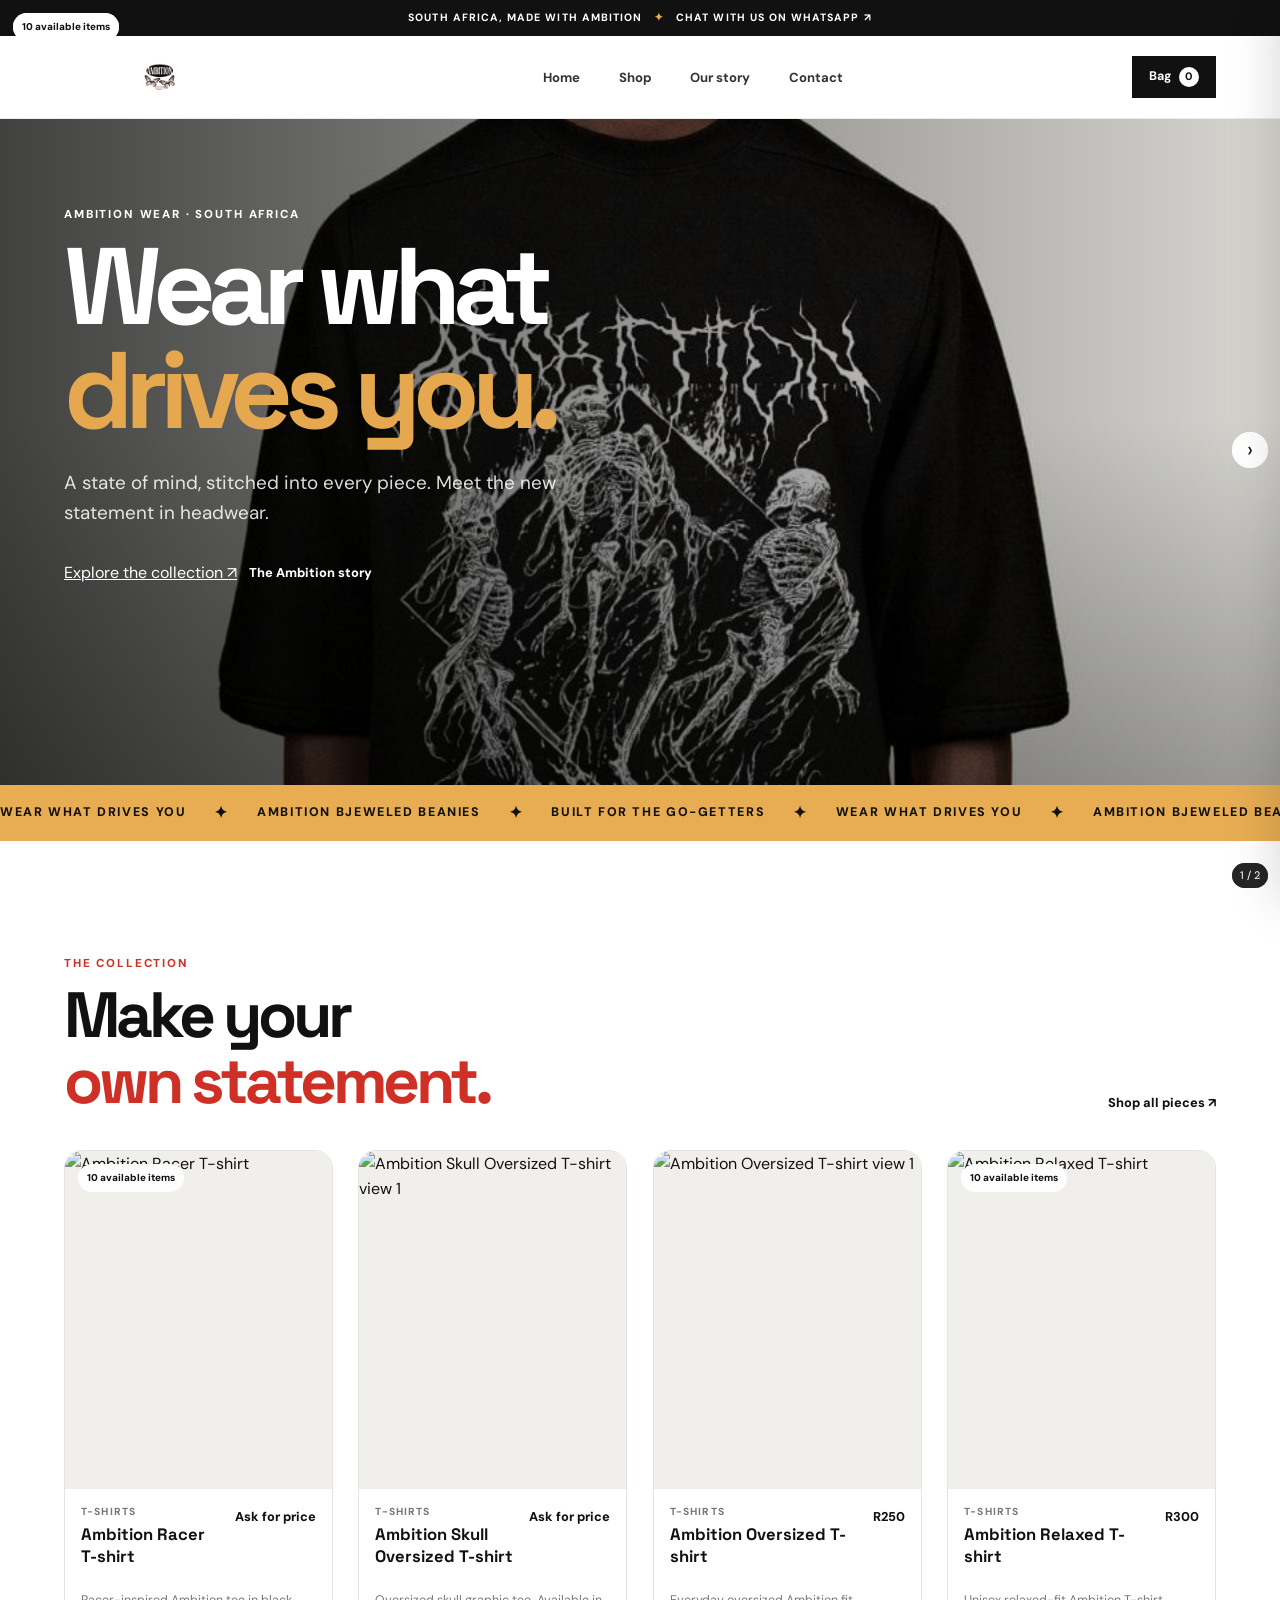
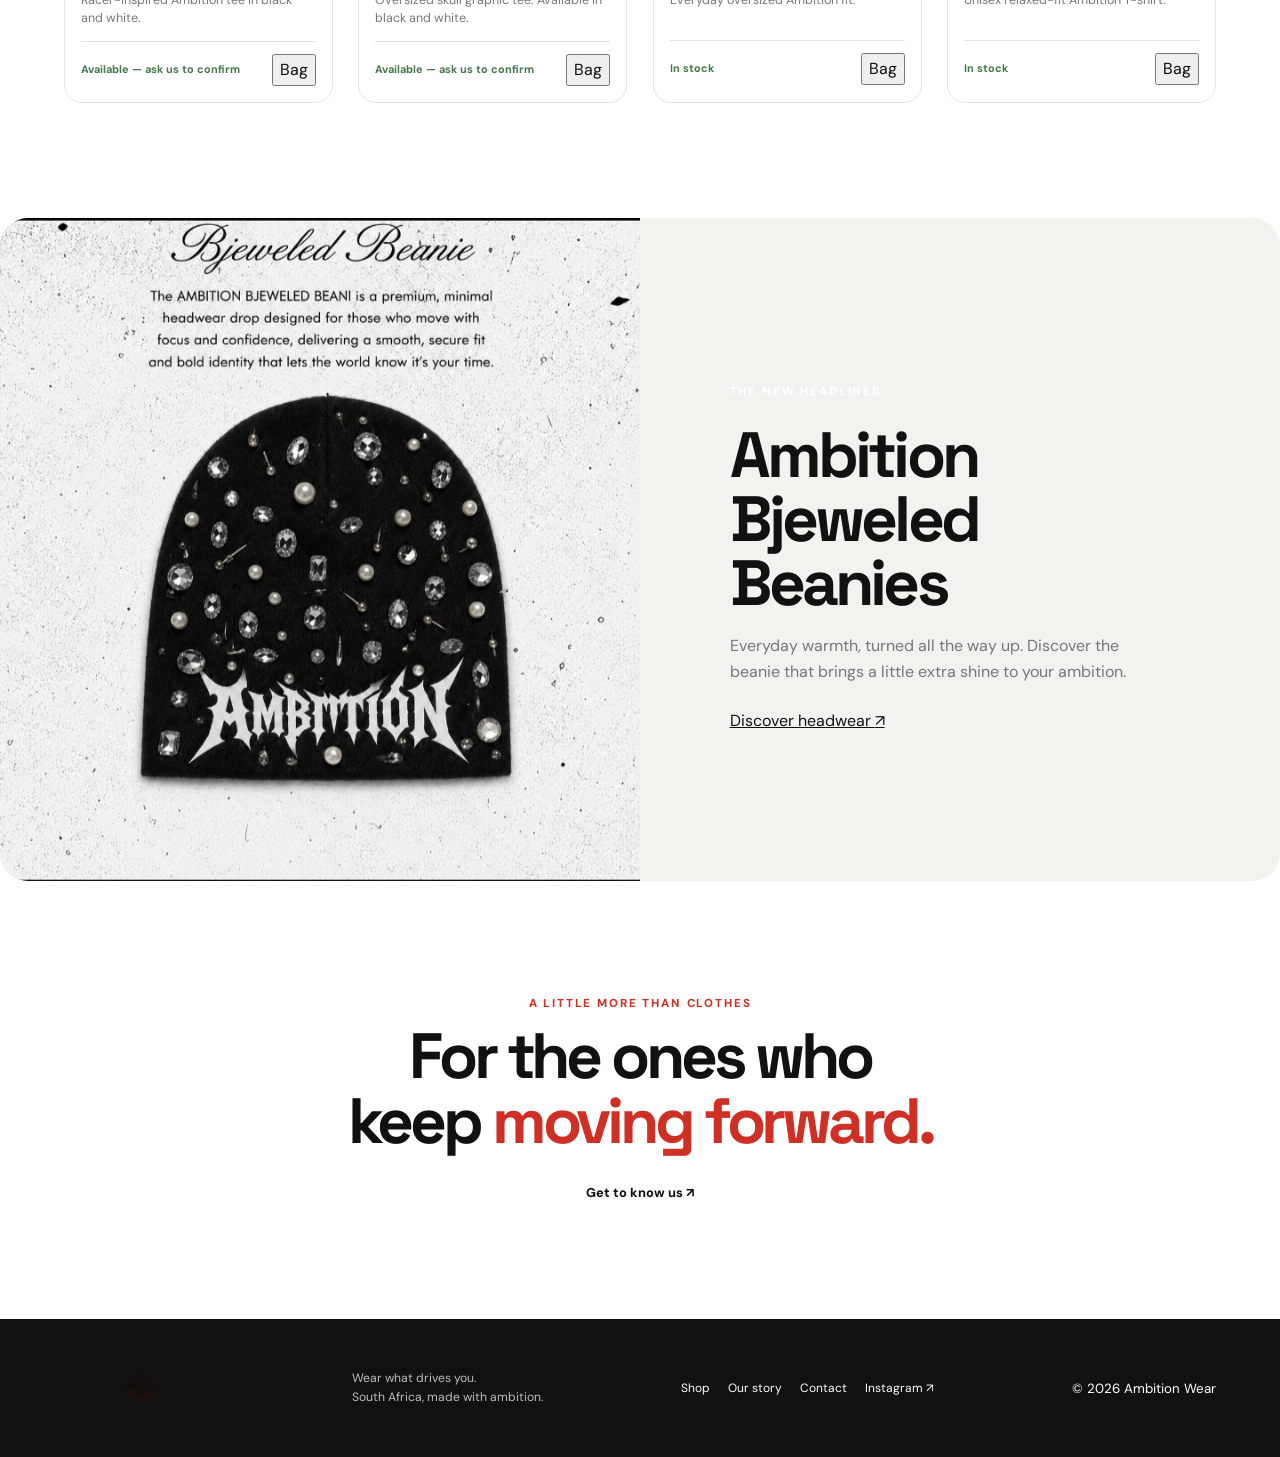
==== commit e828d479: "Fix mobile storefront product layout and overflow" ====
--- a/index.html
+++ b/index.html
@@ -8,13 +8,21 @@
   <title>AMBITION WEAR — Wear What Drives You</title>
   <link rel="preconnect" href="https://fonts.googleapis.com">
   <link rel="preconnect" href="https://fonts.gstatic.com" crossorigin>
-  <link href="https://fonts.googleapis.com/css2?family=DM+Sans:wght@400;500;600;700;800&family=Space+Grotesk:wght@500;600;700&display=swap" rel="stylesheet">
+  <link href="https://fonts.googleapis.com/css2?family=DM+Sans:wght@400;500;600;700;800&amp;family=Space+Grotesk:wght@500;600;700&amp;display=swap" rel="stylesheet">
   <link rel="stylesheet" href="site.css">
+  <link rel="stylesheet" href="responsive-fix.css">
   <script src="site.js" defer></script>
 </head>
 <body>
   <div class="announcement">SOUTH AFRICA, MADE WITH AMBITION <span>✦</span> <a href="https://wa.me/27672364114" target="_blank" rel="noopener noreferrer">CHAT WITH US ON WHATSAPP ↗</a></div>
-  <header class="site-header"><div class="wrap nav"><a class="brand" href="index.html" aria-label="Ambition Wear home"><img src="Logo_20261111_210043_0000.png" alt="Ambition Wear"></a><button class="menu-toggle" aria-label="Open menu" aria-expanded="false">☰</button><nav class="nav-links" aria-label="Main navigation"><a class="active" href="index.html">Home</a><a href="shop.html">Shop</a><a href="story.html">Our story</a><a href="contact.html">Contact</a></nav><button class="bag-open" type="button" aria-label="Open shopping bag">Bag <span class="bag-count">0</span></button></div></header>
+  <header class="site-header">
+    <div class="wrap nav">
+      <a class="brand" href="index.html" aria-label="Ambition Wear home"><img src="Logo_20261111_210043_0000.png" alt="Ambition Wear"></a>
+      <button class="menu-toggle" aria-label="Open menu" aria-expanded="false">☰</button>
+      <nav class="nav-links" aria-label="Main navigation"><a class="active" href="index.html">Home</a><a href="shop.html">Shop</a><a href="story.html">Our story</a><a href="contact.html">Contact</a></nav>
+      <button class="bag-open" type="button" aria-label="Open shopping bag">Bag <span class="bag-count">0</span></button>
+    </div>
+  </header>
   <main>
     <section class="hero"><img class="hero-photo" src="IMG-20261111-WA0079.jpg" alt="Ambition Wear campaign" fetchpriority="high"><div class="hero-shade"></div><div class="hero-copy wrap"><p class="eyebrow light reveal">AMBITION WEAR · SOUTH AFRICA</p><h1 class="reveal">Wear what<br><span>drives you.</span></h1><p class="hero-intro reveal">A state of mind, stitched into every piece. Meet the new statement in headwear.</p><div class="hero-actions reveal"><a class="button button-light" href="shop.html">Explore the collection <span>↗</span></a><a class="text-link light" href="story.html">The Ambition story</a></div></div><div class="hero-stamp">BUILT FOR<br>THE GO-GETTERS <span>✦</span></div><a class="scroll-cue" href="#featured" aria-label="Scroll to featured collection">SCROLL TO DISCOVER ↓</a></section>
     <div class="ticker" aria-hidden="true"><div class="ticker-track">WEAR WHAT DRIVES YOU <span>✦</span> AMBITION BJEWELED BEANIES <span>✦</span> BUILT FOR THE GO-GETTERS <span>✦</span> WEAR WHAT DRIVES YOU <span>✦</span> AMBITION BJEWELED BEANIES <span>✦</span> BUILT FOR THE GO-GETTERS <span>✦</span></div></div>
--- a/site.css
+++ b/site.css
@@ -1 +1,274 @@
-:root{color-scheme:light;--ink:#111;--paper:#fff;--soft:#f4f2ee;--muted:#777;--line:#e6e3de;--red:#cf3025;--ease:cubic-bezier(.2,.7,.2,1);--max:1320px}*{box-sizing:border-box}html{scroll-behavior:smooth;scroll-padding-top:90px}body{margin:0;color:var(--ink);background:var(--paper);font:15px/1.6 'DM Sans',sans-serif}body.locked{overflow:hidden}a{color:inherit;text-decoration:none}button{font:inherit}.wrap{width:min(var(--max),calc(100% - 64px));margin-inline:auto}.announcement{height:34px;background:#111;color:#fff;display:flex;align-items:center;justify-content:center;gap:12px;font-size:9px;font-weight:700;letter-spacing:.14em}.announcement span{color:#e6a970}.announcement a{color:#e6a970;transition:color .25s}.announcement a:hover{color:white}.site-header{position:sticky;z-index:20;top:0;background:rgba(255,255,255,.94);backdrop-filter:blur(16px);border-bottom:1px solid rgba(17,17,17,.08)}.nav{height:82px;display:flex;align-items:center;justify-content:space-between;gap:24px}.brand{display:flex;align-items:center;width:120px;height:65px}.brand img{display:block;width:100%;height:100%;object-fit:contain}.nav-links{display:flex;align-items:center;gap:35px}.nav-links a{position:relative;font-size:12px;font-weight:700;letter-spacing:.06em}.nav-links a:after{content:'';position:absolute;left:0;right:100%;bottom:-8px;height:2px;background:var(--red);transition:right .3s var(--ease)}.nav-links a:hover:after,.nav-links a.active:after{right:0}.bag-open{display:flex;align-items:center;gap:10px;border:0;background:none;font-size:12px;font-weight:700;cursor:pointer}.bag-count{display:grid;place-items:center;min-width:24px;height:24px;padding:0 6px;border-radius:50%;background:#111;color:white;font-size:10px}.menu-toggle{display:none;border:0;background:none;font-size:22px;cursor:pointer}.hero{height:min(740px,calc(100svh - 115px));min-height:570px;position:relative;overflow:hidden;background:#1a1715;color:#fff}.hero-photo,.hero-shade{position:absolute;inset:0;width:100%;height:100%}.hero-photo{object-fit:cover;object-position:center 40%;animation:hero-arrive 1.4s var(--ease) both}.hero-shade{background:linear-gradient(90deg,rgba(0,0,0,.68),rgba(0,0,0,.22) 56%,rgba(0,0,0,.08)),linear-gradient(0deg,rgba(0,0,0,.3),transparent 40%)}.hero-copy{position:relative;z-index:1;padding-top:clamp(115px,18vh,210px)}.eyebrow{margin:0 0 17px;color:#8f382e;font-size:10px;font-weight:800;letter-spacing:.18em;text-transform:uppercase}.eyebrow.light{color:#f0c5a5}.hero h1,.page-hero h1{font:600 clamp(58px,8.5vw,116px)/.93 'Space Grotesk',sans-serif;letter-spacing:-.075em;margin:0;max-width:900px}.hero h1 span,.page-hero h1 span,.feature-copy h2 span{color:#e6a970}.hero-intro{max-width:390px;margin:25px 0 0;color:rgba(255,255,255,.82);font-size:15px}.hero-actions{display:flex;align-items:center;gap:27px;margin-top:30px}.button{min-height:51px;display:inline-flex;align-items:center;justify-content:center;gap:24px;padding:0 22px;font-size:11px;font-weight:800;letter-spacing:.04em;transition:transform .28s var(--ease),background .28s,color .28s}.button:hover{transform:translateY(-3px)}.button-light{color:#111;background:#fff}.button-light:hover{background:#e6a970}.button-dark{background:#111;color:white}.button-dark:hover{background:var(--red)}.text-link{font-size:11px;font-weight:800;border-bottom:1px solid #aaa;padding-bottom:5px;transition:color .25s,border-color .25s}.text-link:hover{color:var(--red);border-color:var(--red)}.text-link.light{color:#fff;border-color:rgba(255,255,255,.6)}.hero-stamp{position:absolute;right:5.5%;bottom:72px;width:125px;height:125px;border:1px solid rgba(255,255,255,.65);border-radius:50%;display:grid;align-content:center;text-align:center;font-size:10px;font-weight:800;letter-spacing:.12em;line-height:1.55;transform:rotate(9deg);animation:stamp-float 5s ease-in-out infinite}.hero-stamp span{font-size:18px;color:#e6a970}.scroll-cue{position:absolute;left:32px;bottom:25px;color:#fff;font-size:9px;font-weight:700;letter-spacing:.15em}.ticker{overflow:hidden;background:#d7a67d;color:#181411;padding:14px 0;white-space:nowrap}.ticker-track{width:max-content;font:700 12px 'Space Grotesk',sans-serif;letter-spacing:.14em;animation:marquee 28s linear infinite}.ticker-track span{padding:0 22px;color:#fff}.section{padding-block:112px}.section-heading{display:flex;justify-content:space-between;align-items:end;gap:30px;margin-bottom:38px}.section-heading h2,.manifesto h2,.story-content h2,.contact-content h2{margin:0;font:600 clamp(38px,5vw,64px)/1.02 'Space Grotesk',sans-serif;letter-spacing:-.065em}.section-heading h2 span,.manifesto h2 span,.story-content h2 span,.contact-content h2 span{color:#9e493b}.section-heading>.text-link{margin-bottom:9px}.product-grid{display:grid;grid-template-columns:repeat(4,minmax(0,1fr));gap:22px}.product-card{min-width:0;animation:card-in .6s var(--ease) both}.product-photo{position:relative;overflow:hidden;background:#f1efeb;aspect-ratio: .79}.product-photo img{width:100%;height:100%;object-fit:cover;display:block;transition:transform .8s var(--ease),filter .5s}.product-card:hover .product-photo img{transform:scale(1.055);filter:saturate(1.08)}.product-badge{position:absolute;top:13px;left:13px;padding:7px 10px;background:rgba(255,255,255,.91);font-size:8px;font-weight:800;letter-spacing:.1em;text-transform:uppercase}.product-info{padding:15px 0 0}.product-meta{display:flex;justify-content:space-between;gap:8px;color:#777;font-size:9px;letter-spacing:.1em;text-transform:uppercase}.product-info h3{margin:6px 0 3px;font:600 16px/1.3 'Space Grotesk',sans-serif}.product-description{margin:0;color:#777;font-size:11px}.product-bottom{display:flex;justify-content:space-between;align-items:center;margin-top:13px}.product-price{font-size:12px;font-weight:800}.product-action{padding:8px 0;border:0;border-bottom:1px solid #aaa;background:none;font-size:10px;font-weight:800;cursor:pointer;transition:color .2s,border-color .2s}.product-action:hover{color:var(--red);border-color:var(--red)}.loading{grid-column:1/-1;color:#777}.feature-band{min-height:570px;background:#171615;color:#fff;display:grid;grid-template-columns:1fr 1fr}.feature-image{min-height:570px;overflow:hidden}.feature-image img{width:100%;height:100%;object-fit:cover;transition:transform 1s var(--ease)}.feature-band:hover .feature-image img{transform:scale(1.035)}.feature-copy{align-self:center;max-width:540px;padding:65px 9vw 65px 8vw}.feature-copy h2{margin:0;font:600 clamp(43px,6vw,76px)/.98 'Space Grotesk',sans-serif;letter-spacing:-.07em}.feature-copy p:not(.eyebrow){max-width:390px;color:#c5c1bd;font-size:14px;margin:22px 0 27px}.manifesto{text-align:center;padding-block:125px}.manifesto h2{font-size:clamp(42px,6.8vw,82px);margin-bottom:25px}.site-footer{background:#111;color:white;padding:55px 0}.footer-inner{display:grid;grid-template-columns:130px 1fr auto;align-items:center;gap:28px}.footer-logo{width:105px;height:70px;object-fit:contain;filter:grayscale(1) brightness(0) invert(1)}.footer-inner p{margin:0;color:#aaa;font-size:11px}.footer-links{display:flex;gap:22px}.footer-links a{font-size:10px;color:#ddd;transition:color .2s}.footer-links a:hover{color:#e6a970}.footer-inner small{grid-column:1/-1;padding-top:20px;border-top:1px solid #333;color:#888;font-size:10px}.page-hero{position:relative;min-height:430px;display:flex;align-items:center;color:#fff;background:#191715;overflow:hidden}.page-hero:before{content:'';position:absolute;inset:0;background:linear-gradient(90deg,rgba(0,0,0,.78),rgba(0,0,0,.2)),url('IMG-20261111-WA0079.jpg') center 43%/cover;transform:scale(1.02)}.page-hero-copy{position:relative;padding-block:85px}.page-hero h1{font-size:clamp(52px,7vw,88px)}.page-hero-copy>p:last-child{max-width:430px;color:#ddd;margin:23px 0 0}.shop-hero{min-height:390px}.story-hero:before{background-image:linear-gradient(90deg,rgba(0,0,0,.72),rgba(0,0,0,.28)),url('IMG-20261111-WA0079.jpg')}.contact-hero:before{background-image:linear-gradient(90deg,rgba(0,0,0,.78),rgba(0,0,0,.3)),url('IMG-20261111-WA0076.jpg')}.shop-section{padding-top:75px}.section-note{color:#777;font-size:11px}.section-note a{color:#9e493b;font-weight:700}.filters{display:flex;flex-wrap:wrap;gap:9px;margin:0 0 28px}.filter-button{padding:9px 16px;border:1px solid var(--line);border-radius:99px;background:white;font-size:10px;font-weight:700;cursor:pointer;transition:background .25s,color .25s,border-color .25s}.filter-button:hover,.filter-button.active{background:#111;border-color:#111;color:white}.story-content,.contact-content{display:grid;grid-template-columns:.9fr 1.1fr;gap:10%;padding-block:110px}.story-lead{position:sticky;top:130px;align-self:start}.story-body{max-width:560px}.story-body p{color:#666;font-size:14px}.story-body .large-copy{margin-top:0;color:#111;font:500 24px/1.4 'Space Grotesk',sans-serif;letter-spacing:-.03em}.story-body .button{margin-top:17px}.story-image{height:420px;position:relative;overflow:hidden;background:#111}.story-image img{height:100%;width:100%;object-fit:cover;opacity:.76}.story-image p{position:absolute;left:5%;bottom:18px;color:white;font:700 12px 'Space Grotesk',sans-serif;letter-spacing:.13em}.story-image span{color:#e6a970}.contact-content{align-items:center}.contact-intro>p:last-child{max-width:350px;color:#777;font-size:13px}.contact-cards{display:grid;grid-template-columns:1fr 1fr;gap:14px}.contact-card{position:relative;min-height:240px;padding:26px 23px;border:1px solid var(--line);transition:transform .3s var(--ease),box-shadow .3s}.contact-card:hover{transform:translateY(-5px);box-shadow:0 18px 45px #11111112}.contact-icon{display:grid;place-items:center;width:37px;height:37px;margin-bottom:25px;border-radius:50%;background:#f3e8df;color:#8f382e;font-size:18px}.contact-card .eyebrow{font-size:8px;margin-bottom:7px}.contact-card h3{font:600 18px/1.2 'Space Grotesk',sans-serif;margin:0 0 8px}.contact-card p{color:#777;font-size:11px;margin:0 0 15px}.contact-card strong{font-size:10px}.toast{position:fixed;z-index:60;left:50%;bottom:25px;transform:translate(-50%,20px);padding:12px 19px;background:#111;color:white;font-size:12px;opacity:0;pointer-events:none;transition:opacity .25s,transform .25s}.toast.show{opacity:1;transform:translate(-50%,0)}.drawer-backdrop{position:fixed;z-index:39;inset:0;background:#0008;opacity:0;visibility:hidden;transition:opacity .3s,visibility .3s}.drawer-backdrop.open{opacity:1;visibility:visible}.bag-drawer{position:fixed;z-index:40;right:0;top:0;bottom:0;width:min(440px,100%);background:#fff;padding:27px;transform:translateX(105%);transition:transform .42s var(--ease);display:flex;flex-direction:column}.bag-drawer.open{transform:translateX(0)}.drawer-head{display:flex;align-items:center;justify-content:space-between;padding-bottom:20px;border-bottom:1px solid var(--line)}.drawer-head h2{margin:0;font:600 26px 'Space Grotesk',sans-serif}.drawer-close{border:0;background:none;font-size:25px;cursor:pointer}.bag-items{overflow:auto;flex:1}.bag-empty{color:#777;font-size:13px;padding:25px 0}.bag-item{display:grid;grid-template-columns:1fr auto;gap:5px;padding:17px 0;border-bottom:1px solid var(--line)}.bag-item strong{font-size:12px}.bag-item small{color:#777}.bag-item button{border:0;background:none;cursor:pointer}.bag-total{display:flex;justify-content:space-between;padding:18px 0;font-weight:800}.checkout-button{width:100%;border:0;cursor:pointer}.modal-lock-note{font-size:10px;color:#777}.reveal{opacity:0;transform:translateY(22px);transition:opacity .8s var(--ease),transform .8s var(--ease)}.reveal.visible{opacity:1;transform:translateY(0)}@keyframes hero-arrive{from{transform:scale(1.06);opacity:.55}to{transform:scale(1);opacity:1}}@keyframes stamp-float{0%,100%{translate:0 0}50%{translate:0 -10px}}@keyframes marquee{to{transform:translateX(-50%)}}@keyframes card-in{from{opacity:0;transform:translateY(15px)}to{opacity:1;transform:translateY(0)}}@media(max-width:850px){.wrap{width:calc(100% - 42px)}.nav{height:72px}.brand{width:100px;height:58px}.menu-toggle{display:block;margin-left:auto}.nav-links{position:absolute;left:0;right:0;top:72px;padding:20px 24px 24px;display:none;flex-direction:column;align-items:flex-start;gap:19px;background:#fff;border-bottom:1px solid var(--line)}.nav-links.open{display:flex}.bag-open{margin-left:7px}.hero{min-height:570px;height:calc(90svh - 100px)}.hero-copy{padding-top:150px}.hero-stamp{right:6%;bottom:55px;width:100px;height:100px;font-size:8px}.product-grid{grid-template-columns:repeat(2,minmax(0,1fr));gap:28px 14px}.feature-band{grid-template-columns:1fr}.feature-image{min-height:400px;height:60vw}.feature-copy{padding:55px 8vw 65px}.footer-inner{grid-template-columns:100px 1fr}.footer-links{grid-column:1/-1;flex-wrap:wrap}.story-content,.contact-content{grid-template-columns:1fr;gap:35px;padding-block:75px}.story-lead{position:static}.contact-cards{max-width:700px}.section{padding-block:80px}}@media(max-width:560px){.wrap{width:calc(100% - 30px)}.announcement{font-size:7px;letter-spacing:.08em;gap:7px}.nav{height:64px;gap:7px}.brand{width:85px;height:54px}.nav-links{top:64px}.bag-open{font-size:11px}.hero{height:calc(88svh - 98px);min-height:520px}.hero-photo{object-position:58% center}.hero-copy{padding-top:135px}.hero h1{font-size:clamp(56px,15vw,80px)}.hero-intro{max-width:290px;font-size:13px}.hero-actions{align-items:flex-start;flex-direction:column;gap:17px}.hero-stamp{width:82px;height:82px;right:18px;bottom:48px;font-size:7px}.hero-stamp span{font-size:13px}.scroll-cue{left:15px;font-size:7px}.ticker{padding:11px 0}.ticker-track{font-size:10px}.section{padding-block:65px}.section-heading{align-items:flex-start;flex-direction:column;gap:17px;margin-bottom:25px}.section-heading h2,.manifesto h2{font-size:43px}.product-grid{gap:24px 10px}.product-info h3{font-size:13px}.product-description{font-size:10px}.product-bottom{align-items:flex-start;flex-direction:column;gap:5px}.product-photo{aspect-ratio:.72}.product-badge{top:8px;left:8px;font-size:7px}.feature-image{min-height:320px}.feature-copy{padding:45px 22px 52px}.feature-copy h2{font-size:52px}.manifesto{padding-block:82px}.footer-inner{grid-template-columns:75px 1fr;gap:17px}.footer-logo{width:75px;height:60px}.footer-links{gap:13px 18px}.footer-links a{font-size:9px}.page-hero{min-height:355px}.page-hero-copy{padding-block:65px}.page-hero h1{font-size:clamp(47px,12vw,68px)}.shop-section{padding-top:52px}.story-content,.contact-content{padding-block:60px}.story-body .large-copy{font-size:21px}.story-image{height:300px}.contact-cards{grid-template-columns:1fr}.contact-card{min-height:210px}.section-note{margin-top:0}.bag-drawer{padding:22px}.reveal{transform:translateY(14px)}}@media(prefers-reduced-motion:reduce){*,*:before,*:after{scroll-behavior:auto!important;animation-duration:.01ms!important;animation-iteration-count:1!important;transition-duration:.01ms!important}.reveal{opacity:1;transform:none}}
+:root {
+  color-scheme: light;
+  --ink: #111;
+  --paper: #fff;
+  --soft: #f4f2ee;
+  --muted: #777;
+  --line: #e6e3de;
+  --red: #cf3025;
+  --ease: cubic-bezier(.2,.7,.2,1);
+  --max: 1320px;
+  --gutter: clamp(20px, 5vw, 72px);
+  --section-space: clamp(64px, 9vw, 128px);
+}
+
+*, *::before, *::after { box-sizing: border-box; }
+html { scroll-behavior: smooth; scroll-padding-top: 96px; }
+body {
+  margin: 0;
+  color: var(--ink);
+  background: var(--paper);
+  font-family: 'DM Sans', Arial, sans-serif;
+  font-size: 16px;
+  line-height: 1.6;
+  -webkit-font-smoothing: antialiased;
+  overflow-x: hidden;
+}
+body.drawer-open { overflow: hidden; }
+img { display: block; max-width: 100%; }
+button, input, textarea, select { font: inherit; }
+button, a { -webkit-tap-highlight-color: transparent; }
+a { color: inherit; }
+button { color: inherit; }
+:focus-visible { outline: 3px solid var(--red); outline-offset: 4px; }
+.wrap { width: min(var(--max), calc(100% - var(--gutter) * 2)); margin-inline: auto; }
+.section { padding-block: var(--section-space); }
+.eyebrow { margin: 0 0 12px; color: var(--red); font-size: .72rem; font-weight: 800; letter-spacing: .16em; line-height: 1.35; text-transform: uppercase; }
+.eyebrow.light { color: #fff; }
+
+.announcement {
+  min-height: 36px;
+  padding: 8px var(--gutter);
+  display: flex;
+  justify-content: center;
+  align-items: center;
+  gap: 12px;
+  color: #fff;
+  background: var(--ink);
+  font-size: .66rem;
+  font-weight: 700;
+  letter-spacing: .1em;
+  line-height: 1.3;
+  text-align: center;
+}
+.announcement span { color: #e8ad53; }
+.announcement a { color: #fff; text-decoration: none; }
+.announcement a:hover { text-decoration: underline; text-underline-offset: 3px; }
+.site-header { position: sticky; z-index: 20; top: 0; background: rgba(255,255,255,.96); border-bottom: 1px solid rgba(17,17,17,.08); backdrop-filter: blur(14px); }
+.nav { min-height: 82px; display: flex; align-items: center; justify-content: space-between; gap: 28px; }
+.brand { flex: 0 0 auto; display: inline-flex; align-items: center; }
+.brand img { width: clamp(132px, 16vw, 190px); max-height: 62px; object-fit: contain; }
+.nav-links { display: flex; align-items: center; justify-content: flex-end; gap: clamp(18px, 3vw, 40px); }
+.nav-links a { color: #333; font-size: .82rem; font-weight: 700; text-decoration: none; white-space: nowrap; transition: color .2s ease; }
+.nav-links a:hover, .nav-links a[aria-current="page"] { color: var(--red); }
+.bag-open { position: relative; display: inline-flex; align-items: center; justify-content: center; gap: 8px; min-height: 42px; padding: 9px 16px; border: 1px solid var(--ink); background: var(--ink); color: #fff; cursor: pointer; font-size: .78rem; font-weight: 700; white-space: nowrap; transition: background .2s ease, transform .2s ease, border-color .2s ease; }
+.bag-open:hover { background: var(--red); border-color: var(--red); transform: translateY(-1px); }
+.bag-count { min-width: 20px; height: 20px; display: inline-grid; place-items: center; border-radius: 50%; background: #fff; color: var(--ink); font-size: .68rem; }
+.menu-toggle { display: none; }
+
+.hero { position: relative; min-height: min(760px, calc(100svh - 118px)); min-height: clamp(500px, 74vh, 760px); display: grid; align-items: center; overflow: hidden; background: #262321; color: #fff; }
+.hero-photo, .hero-shade { position: absolute; inset: 0; width: 100%; height: 100%; }
+.hero-photo { object-fit: cover; object-position: center 42%; }
+.hero-shade { background: linear-gradient(90deg, rgba(0,0,0,.72), rgba(0,0,0,.38) 52%, rgba(0,0,0,.08)), linear-gradient(0deg, rgba(0,0,0,.28), transparent 55%); }
+.hero-copy { position: relative; z-index: 1; padding-block: 80px; }
+.hero-copy h1, .page-hero h1 { max-width: 850px; margin: 0; font-family: 'Space Grotesk', sans-serif; font-size: clamp(3.2rem, 8.5vw, 7.8rem); font-weight: 700; letter-spacing: -.075em; line-height: .96; }
+.hero-copy h1 span, .page-hero h1 span, .manifesto h2 span { color: #e5a84e; }
+.hero-copy > p:not(.eyebrow) { max-width: 560px; margin: 24px 0 0; color: rgba(255,255,255,.86); font-size: clamp(1rem, 1.6vw, 1.18rem); }
+.hero-actions { display: flex; flex-wrap: wrap; gap: 12px; margin-top: 32px; }
+.primary-action, .secondary-action, .button-link { min-height: 48px; display: inline-flex; align-items: center; justify-content: center; padding: 12px 22px; border: 1px solid var(--ink); background: var(--ink); color: #fff; cursor: pointer; font-size: .78rem; font-weight: 800; letter-spacing: .04em; text-align: center; text-decoration: none; transition: transform .2s ease, background .2s ease, color .2s ease, border-color .2s ease; }
+.primary-action:hover, .button-link:hover { transform: translateY(-2px); background: var(--red); border-color: var(--red); }
+.secondary-action { border-color: rgba(255,255,255,.7); background: transparent; }
+.secondary-action:hover { background: #fff; color: var(--ink); }
+.text-link { display: inline-flex; align-items: center; gap: 8px; color: inherit; font-size: .8rem; font-weight: 800; text-decoration: none; }
+.text-link:hover { color: var(--red); }
+.ticker { overflow: hidden; padding: 15px 0; background: #e8ad53; color: var(--ink); }
+.ticker-track { width: max-content; display: flex; align-items: center; gap: 28px; animation: ticker-scroll 30s linear infinite; font-size: .78rem; font-weight: 800; letter-spacing: .13em; white-space: nowrap; }
+.ticker-track span { font-size: 1rem; }
+@keyframes ticker-scroll { to { transform: translateX(-50%); } }
+
+.section-heading { display: flex; align-items: end; justify-content: space-between; gap: 28px; margin-bottom: 36px; }
+.section-heading h2, .manifesto h2 { margin: 0; font-family: 'Space Grotesk', sans-serif; font-size: clamp(2.4rem, 5vw, 5rem); letter-spacing: -.065em; line-height: 1.02; }
+.section-heading h2 span { color: var(--red); }
+.featured-grid, #featured-products, .product-grid, #shop-grid, #shop-products { display: grid; grid-template-columns: repeat(4, minmax(0, 1fr)); gap: clamp(14px, 2vw, 26px); }
+.product-card { min-width: 0; overflow: hidden; border: 1px solid var(--line); background: #fff; border-radius: 18px; cursor: pointer; transition: transform .24s var(--ease), box-shadow .24s var(--ease), border-color .24s ease; }
+.product-card:hover { transform: translateY(-5px); box-shadow: 0 18px 38px rgba(17,17,17,.07); border-color: rgba(17,17,17,.14); }
+.product-card__visual { position: relative; aspect-ratio: 4 / 4.7; overflow: hidden; background: var(--soft); }
+.product-card__slides { position: absolute; inset: 0; }
+.product-card__slide { position: absolute; inset: 0; width: 100%; height: 100%; object-fit: cover; opacity: 0; transition: opacity .35s ease, transform .55s var(--ease); }
+.product-card__slide.is-visible { opacity: 1; }
+.product-card:hover .product-card__slide.is-visible { transform: scale(1.04); }
+.product-card__badge { position: absolute; z-index: 1; top: 12px; left: 12px; padding: 6px 9px; background: rgba(255,255,255,.96); font-size: .62rem; font-weight: 800; border-radius: 999px; }
+.product-slide-next { position: absolute; z-index: 2; top: 50%; right: 10px; width: 36px; height: 36px; border: 0; border-radius: 50%; background: rgba(255,255,255,.92); cursor: pointer; font-size: 1.35rem; transform: translateY(-50%); }
+.product-slide-count { position: absolute; right: 12px; bottom: 12px; padding: 4px 8px; background: rgba(17,17,17,.7); color: white; font-size: .68rem; border-radius: 999px; }
+.product-card__meta { display: flex; align-items: start; justify-content: space-between; gap: 10px; padding: 16px 16px 6px; }
+.product-card__category { margin: 0 0 4px; color: var(--muted); font-size: .64rem; font-weight: 800; letter-spacing: .11em; text-transform: uppercase; }
+.product-card__meta h3 { margin: 0; font-family: 'Space Grotesk', sans-serif; font-size: clamp(.9rem, 1.3vw, 1.08rem); line-height: 1.3; }
+.product-card__price { flex: 0 0 auto; padding-top: 3px; font-size: .8rem; font-weight: 800; }
+.product-card__info { padding: 0 16px 16px; }
+.product-card__info > p { min-height: 2.8em; margin: 8px 0 14px; color: var(--muted); font-size: .78rem; line-height: 1.45; }
+.product-card__footer { display: flex; align-items: center; justify-content: space-between; gap: 10px; padding-top: 12px; border-top: 1px solid var(--line); }
+.stock-pill { color: #45764c; font-size: .68rem; font-weight: 700; }
+.product-card__footer .text-link { font-size: .7rem; }
+.product-filters, #product-filters, .catalog-filters { display: flex; flex-wrap: wrap; gap: 9px; margin: 0 0 28px; }
+.filter-pill { min-height: 38px; padding: 8px 15px; border: 1px solid var(--line); border-radius: 999px; background: #fff; cursor: pointer; font-size: .75rem; font-weight: 700; transition: .2s ease; }
+.filter-pill:hover, .filter-pill.is-active { border-color: var(--ink); background: var(--ink); color: #fff; }
+.loading { grid-column: 1 / -1; padding: 40px 0; color: var(--muted); text-align: center; }
+
+.feature-band { display: grid; grid-template-columns: minmax(0, 1fr) minmax(0, 1fr); align-items: stretch; background: var(--soft); border-radius: 28px; overflow: hidden; }
+.feature-image { min-height: 480px; overflow: hidden; }
+.feature-image img { width: 100%; height: 100%; object-fit: cover; }
+.feature-copy { align-self: center; max-width: 620px; padding: clamp(32px, 7vw, 96px); }
+.feature-copy h2 { margin: 0; font-family: 'Space Grotesk', sans-serif; font-size: clamp(2.4rem, 5vw, 5rem); letter-spacing: -.06em; line-height: 1; }
+.feature-copy p { margin: 18px 0 24px; color: var(--muted); }
+.manifesto { padding-block: var(--section-space); text-align: center; }
+.manifesto h2 { margin-bottom: 24px; }
+.manifesto h2 span { color: var(--red); }
+.site-footer { padding-block: 38px; background: var(--ink); color: #fff; }
+.footer-inner { display: flex; align-items: center; justify-content: space-between; gap: 28px; }
+.footer-logo { width: 150px; max-height: 62px; object-fit: contain; }
+.footer-inner p { margin: 0; color: rgba(255,255,255,.72); font-size: .76rem; line-height: 1.6; }
+.footer-links { display: flex; flex-wrap: wrap; gap: 18px; }
+.footer-links a { color: #fff; font-size: .75rem; text-decoration: none; transition: color .2s ease; }
+.footer-links a:hover { color: #e8ad53; }
+
+.page-hero { position: relative; min-height: clamp(390px, 55vw, 620px); display: flex; align-items: center; overflow: hidden; background: #252321; color: white; }
+.page-hero::before { position: absolute; inset: 0; content: ''; background: linear-gradient(90deg, rgba(0,0,0,.77), rgba(0,0,0,.2)); }
+.page-hero-copy { position: relative; z-index: 1; padding-block: 80px; }
+.page-hero h1 { font-size: clamp(3rem, 7vw, 6.7rem); }
+.page-hero-copy > p:not(.eyebrow) { max-width: 560px; color: rgba(255,255,255,.82); }
+.shop-hero { background: #39332e; }
+.story-hero { background: #39332e; }
+.contact-hero { background: #39332e; }
+.content-section { padding-block: var(--section-space); }
+.story-content, .contact-content { max-width: 850px; margin-inline: auto; }
+.contact-grid { display: grid; grid-template-columns: repeat(2, minmax(0,1fr)); gap: 24px; }
+.contact-card { padding: 28px; border: 1px solid var(--line); border-radius: 18px; background: #fff; }
+
+.product-modal-root { position: fixed; z-index: 100; inset: 0; display: grid; place-items: center; padding: 24px; }
+.modal-backdrop { position: absolute; inset: 0; display: grid; place-items: center; padding: 24px; overflow-y: auto; background: rgba(0,0,0,.68); }
+.product-modal { position: relative; z-index: 1; width: min(940px, 100%); max-height: min(760px, calc(100svh - 48px)); display: grid; grid-template-columns: minmax(0, 1.05fr) minmax(300px, .95fr); overflow: auto; background: #fff; border-radius: 18px; box-shadow: 0 24px 80px rgba(0,0,0,.3); }
+.modal-close { position: absolute; z-index: 3; top: 12px; right: 12px; width: 40px; height: 40px; display: grid; place-items: center; border: 0; border-radius: 50%; background: #fff; cursor: pointer; font-size: 1.5rem; }
+.product-modal__gallery { min-width: 0; padding: 18px; background: var(--soft); }
+.product-modal__main { position: relative; aspect-ratio: 1 / 1.12; overflow: hidden; background: #ebe8e3; }
+.product-modal__photo { position: absolute; inset: 0; width: 100%; height: 100%; object-fit: contain; opacity: 0; }
+.product-modal__photo.is-visible { opacity: 1; }
+.product-modal__thumbs { display: flex; gap: 8px; margin-top: 10px; overflow-x: auto; }
+.product-modal__thumb { flex: 0 0 62px; width: 62px; height: 62px; padding: 0; overflow: hidden; border: 2px solid transparent; background: #fff; cursor: pointer; }
+.product-modal__thumb.is-active { border-color: var(--red); }
+.product-modal__thumb img { width: 100%; height: 100%; object-fit: cover; }
+.product-modal__details { align-self: center; padding: clamp(24px, 4vw, 48px); }
+.product-modal__details h2 { margin: 0 0 12px; font-family: 'Space Grotesk', sans-serif; font-size: clamp(1.8rem, 3vw, 2.8rem); letter-spacing: -.05em; line-height: 1.08; }
+.product-modal__price-row, .variant-label-row { display: flex; align-items: center; justify-content: space-between; gap: 12px; }
+.product-modal__price-row { padding-block: 14px; border-block: 1px solid var(--line); }
+.product-modal__price-row strong { font-size: 1.2rem; }
+.product-modal__price-row span, .meta-note { color: var(--muted); font-size: .72rem; }
+.product-modal__desc { color: var(--muted); font-size: .9rem; }
+.product-colours { font-size: .82rem; }
+.variant-block { margin-top: 22px; }
+.variant-label-row { margin-bottom: 10px; font-size: .78rem; font-weight: 800; }
+.size-options { display: flex; flex-wrap: wrap; gap: 8px; }
+.size-chip { min-width: 42px; min-height: 38px; padding: 8px 11px; border: 1px solid var(--line); border-radius: 999px; background: #fff; cursor: pointer; font-size: .74rem; }
+.size-chip.is-selected { border-color: var(--ink); background: var(--ink); color: #fff; }
+.qty-picker { display: inline-flex; align-items: center; border: 1px solid var(--line); border-radius: 8px; overflow: hidden; }
+.qty-picker button { width: 38px; height: 38px; border: 0; background: #fff; cursor: pointer; }
+.qty-picker input { width: 44px; height: 38px; border: 0; text-align: center; }
+.product-modal .primary-action { width: 100%; margin-top: 24px; }
+
+.drawer-backdrop { position: fixed; z-index: 79; inset: 0; visibility: hidden; opacity: 0; background: rgba(0,0,0,.56); transition: opacity .25s, visibility .25s; }
+.drawer-backdrop.is-open { visibility: visible; opacity: 1; }
+.bag-drawer { position: fixed; z-index: 80; top: 0; right: 0; bottom: 0; width: min(520px, 100%); display: flex; flex-direction: column; background: #fff; box-shadow: -12px 0 48px rgba(0,0,0,.16); transform: translateX(102%); transition: transform .3s var(--ease); }
+.bag-drawer.is-open { transform: translateX(0); }
+.bag-drawer__header { flex: 0 0 auto; display: flex; align-items: center; justify-content: space-between; gap: 16px; padding: 22px 26px; border-bottom: 1px solid var(--line); }
+.bag-drawer__header h3 { margin: 0; font-family: 'Space Grotesk', sans-serif; font-size: 1.35rem; }
+.bag-drawer__header .eyebrow { margin-bottom: 3px; }
+.drawer-close { width: 40px; height: 40px; border: 1px solid var(--line); background: #fff; cursor: pointer; font-size: 1.4rem; }
+.bag-drawer__body { flex: 1; overflow-y: auto; padding: 22px 26px 32px; }
+.cart-items { display: grid; gap: 14px; }
+.cart-item { display: grid; grid-template-columns: 76px minmax(0,1fr) auto; align-items: center; gap: 14px; padding-bottom: 14px; border-bottom: 1px solid var(--line); }
+.cart-item > img { width: 76px; height: 88px; object-fit: cover; background: var(--soft); }
+.cart-item__info { min-width: 0; }
+.cart-item__info h4 { margin: 0 0 4px; font-size: .86rem; line-height: 1.35; }
+.cart-item__info p { margin: 0; color: var(--muted); font-size: .75rem; }
+.cart-item button[data-remove] { padding: 8px; border: 0; background: transparent; color: var(--red); cursor: pointer; font-size: .72rem; font-weight: 700; }
+.checkout-panel { margin-top: 28px; }
+.checkout-panel > h4 { margin: 0 0 18px; font-family: 'Space Grotesk', sans-serif; font-size: 1.18rem; }
+.checkout-block { display: grid; gap: 9px; margin: 0 0 18px; padding: 0; border: 0; }
+.checkout-label { margin-bottom: 8px; font-size: .76rem; font-weight: 800; }
+.radio-option { display: flex; align-items: center; gap: 9px; color: #444; font-size: .78rem; }
+.radio-option input { accent-color: var(--red); }
+.checkout-form { display: grid; grid-template-columns: repeat(2, minmax(0,1fr)); gap: 12px; margin-block: 20px; }
+.checkout-form label { display: grid; gap: 6px; font-size: .72rem; font-weight: 700; }
+.checkout-form label:has(#checkout-address) { grid-column: 1 / -1; }
+.checkout-form input, .checkout-form textarea { width: 100%; min-height: 42px; padding: 10px 11px; border: 1px solid var(--line); border-radius: 0; background: #fff; font-size: .8rem; }
+.checkout-form textarea { min-height: 72px; resize: vertical; }
+.summary-row { display: flex; align-items: center; justify-content: space-between; gap: 15px; padding-top: 16px; border-top: 1px solid var(--line); font-size: .86rem; }
+.delivery-note { color: var(--muted); font-size: .72rem; }
+#send-invoice { width: 100%; }
+.toast { position: fixed; z-index: 120; right: 20px; bottom: 20px; max-width: calc(100vw - 40px); padding: 13px 18px; background: var(--ink); color: white; box-shadow: 0 8px 30px rgba(0,0,0,.2); opacity: 0; pointer-events: none; transform: translateY(10px); transition: .2s ease; }
+.toast.show { opacity: 1; transform: translateY(0); }
+.reveal { opacity: 1; }
+
+@media (max-width: 960px) {
+  .featured-grid, #featured-products, .product-grid, #shop-grid, #shop-products { grid-template-columns: repeat(2, minmax(0,1fr)); }
+  .nav { min-height: 72px; }
+  .nav-links { gap: 18px; }
+  .nav-links a { font-size: .76rem; }
+  .product-modal { width: min(760px, 100%); }
+}
+@media (max-width: 700px) {
+  :root { --gutter: 22px; --section-space: 72px; }
+  .announcement { min-height: 34px; padding-inline: 12px; font-size: .57rem; gap: 7px; }
+  .nav { min-height: 68px; gap: 12px; }
+  .brand img { width: 128px; max-height: 52px; }
+  .menu-toggle { width: 42px; height: 42px; display: inline-grid; place-items: center; order: 3; margin-left: 0; border: 1px solid var(--line); background: #fff; cursor: pointer; }
+  .bag-open { min-height: 40px; margin-left: auto; padding: 8px 11px; font-size: .72rem; }
+  .nav-links { position: absolute; top: 100%; left: 0; right: 0; display: none; align-items: stretch; gap: 0; padding: 8px var(--gutter) 18px; border-bottom: 1px solid var(--line); background: #fff; box-shadow: 0 16px 20px rgba(0,0,0,.07); }
+  .nav-links.is-open, .nav-links.open, .nav-links[aria-expanded="true"] { display: flex; flex-direction: column; }
+  .nav-links a { padding: 12px 0; border-bottom: 1px solid var(--line); font-size: .86rem; }
+  .hero { min-height: 610px; min-height: min(76svh, 680px); }
+  .hero-photo { object-position: 58% center; }
+  .hero-shade { background: linear-gradient(90deg, rgba(0,0,0,.67), rgba(0,0,0,.18)), linear-gradient(0deg, rgba(0,0,0,.42), transparent 70%); }
+  .hero-copy { padding-block: 64px; }
+  .hero-copy h1 { font-size: clamp(3.2rem, 15vw, 5.3rem); }
+  .section-heading { align-items: start; flex-direction: column; gap: 16px; margin-bottom: 24px; }
+  .section-heading h2, .manifesto h2 { font-size: clamp(2.5rem, 11vw, 4rem); }
+  .featured-grid, #featured-products, .product-grid, #shop-grid, #shop-products { gap: 12px; }
+  .product-card__visual { aspect-ratio: 1 / 1.2; }
+  .product-card__badge { top: 8px; left: 8px; padding: 5px 7px; font-size: .55rem; }
+  .product-card__meta { flex-direction: column; gap: 4px; padding: 12px 11px 4px; }
+  .product-card__meta h3 { font-size: .86rem; }
+  .product-card__price { font-size: .76rem; }
+  .product-card__info { padding: 0 11px 12px; }
+  .product-card__info > p { min-height: 0; margin: 7px 0 10px; font-size: .7rem; }
+  .product-card__footer { align-items: flex-start; flex-direction: column; gap: 5px; }
+  .feature-band { grid-template-columns: 1fr; }
+  .feature-image { min-height: 0; aspect-ratio: 1.2 / 1; }
+  .feature-copy { padding: 38px var(--gutter) 48px; }
+  .page-hero { min-height: 430px; }
+  .page-hero-copy { padding-block: 60px; }
+  .page-hero h1 { font-size: clamp(3rem, 13vw, 5rem); }
+  .footer-inner { align-items: flex-start; flex-direction: column; gap: 18px; }
+  .footer-links { gap: 14px; }
+  .product-modal-root { padding: 10px; }
+  .modal-backdrop { align-items: start; padding: 10px; }
+  .product-modal { max-height: calc(100svh - 20px); grid-template-columns: 1fr; }
+  .product-modal__gallery { padding: 12px; }
+  .product-modal__main { aspect-ratio: 1 / .86; }
+  .product-modal__details { padding: 22px; }
+  .product-modal__details h2 { padding-right: 36px; }
+  .contact-grid { grid-template-columns: 1fr; }
+  .bag-drawer__header { padding: 17px 18px; }
+  .bag-drawer__body { padding: 18px; }
+  .checkout-form { grid-template-columns: 1fr; }
+  .checkout-form label:has(#checkout-address) { grid-column: auto; }
+}
+@media (max-width: 380px) {
+  :root { --gutter: 16px; }
+  .announcement { font-size: .52rem; }
+  .bag-open { padding-inline: 8px; }
+  .product-card__meta h3 { font-size: .8rem; }
+  .product-card__footer .text-link { font-size: .64rem; }
+}
+@media (prefers-reduced-motion: reduce) {
+  *, *::before, *::after { scroll-behavior: auto !important; animation-duration: .01ms !important; animation-iteration-count: 1 !important; transition-duration: .01ms !important; }
+}
--- a/responsive-fix.css
+++ b/responsive-fix.css
@@ -0,0 +1,152 @@
+/* Keep the storefront inside the phone viewport and constrain the current product-card markup. */
+html,
+body {
+  width: 100%;
+  max-width: 100%;
+  overflow-x: clip;
+}
+
+img {
+  max-width: 100%;
+}
+
+.product-grid {
+  width: 100%;
+  min-width: 0;
+  grid-template-columns: repeat(4, minmax(0, 1fr));
+}
+
+.product-card,
+.product-card__visual,
+.product-card__slides,
+.product-card__meta,
+.product-card__info {
+  min-width: 0;
+  max-width: 100%;
+}
+
+.product-card__visual {
+  position: relative;
+  width: 100%;
+  aspect-ratio: 0.79;
+  overflow: hidden;
+  background: #f1efeb;
+}
+
+.product-card__slides {
+  position: absolute;
+  inset: 0;
+  overflow: hidden;
+}
+
+.product-card__slide {
+  position: absolute;
+  inset: 0;
+  display: block;
+  width: 100%;
+  height: 100%;
+  object-fit: contain;
+  opacity: 0;
+}
+
+.product-card__slide.is-visible {
+  opacity: 1;
+}
+
+.product-card__badge,
+.product-slide-next,
+.product-slide-count {
+  position: absolute;
+  z-index: 1;
+}
+
+.product-card__badge {
+  top: 13px;
+  left: 13px;
+  max-width: calc(100% - 26px);
+}
+
+.product-slide-next {
+  top: 50%;
+  right: 12px;
+  transform: translateY(-50%);
+}
+
+.product-slide-count {
+  right: 12px;
+  bottom: 12px;
+}
+
+.product-card__meta {
+  display: flex;
+  justify-content: space-between;
+  align-items: flex-start;
+  gap: 10px;
+  padding-top: 15px;
+}
+
+.product-card__meta h3 {
+  overflow-wrap: anywhere;
+}
+
+.product-card__info {
+  padding-top: 10px;
+}
+
+.product-card__footer {
+  display: flex;
+  align-items: center;
+  justify-content: space-between;
+  gap: 8px;
+}
+
+.product-card__footer > * {
+  min-width: 0;
+}
+
+@media (max-width: 850px) {
+  .product-grid {
+    grid-template-columns: repeat(2, minmax(0, 1fr));
+    gap: 28px 14px;
+  }
+}
+
+@media (max-width: 560px) {
+  .product-grid {
+    grid-template-columns: repeat(2, minmax(0, 1fr));
+    gap: 24px 10px;
+  }
+
+  .product-card__visual {
+    aspect-ratio: 0.78;
+  }
+
+  .product-card__meta {
+    flex-direction: column;
+    gap: 4px;
+    padding-top: 10px;
+  }
+
+  .product-card__meta h3 {
+    font-size: 13px;
+  }
+
+  .product-card__badge {
+    top: 8px;
+    left: 8px;
+    font-size: 7px;
+  }
+
+  .page-hero-copy,
+  .shop-section,
+  .section-heading,
+  .filters {
+    min-width: 0;
+  }
+}
+
+@media (max-width: 340px) {
+  .product-grid {
+    grid-template-columns: minmax(0, 1fr);
+  }
+}
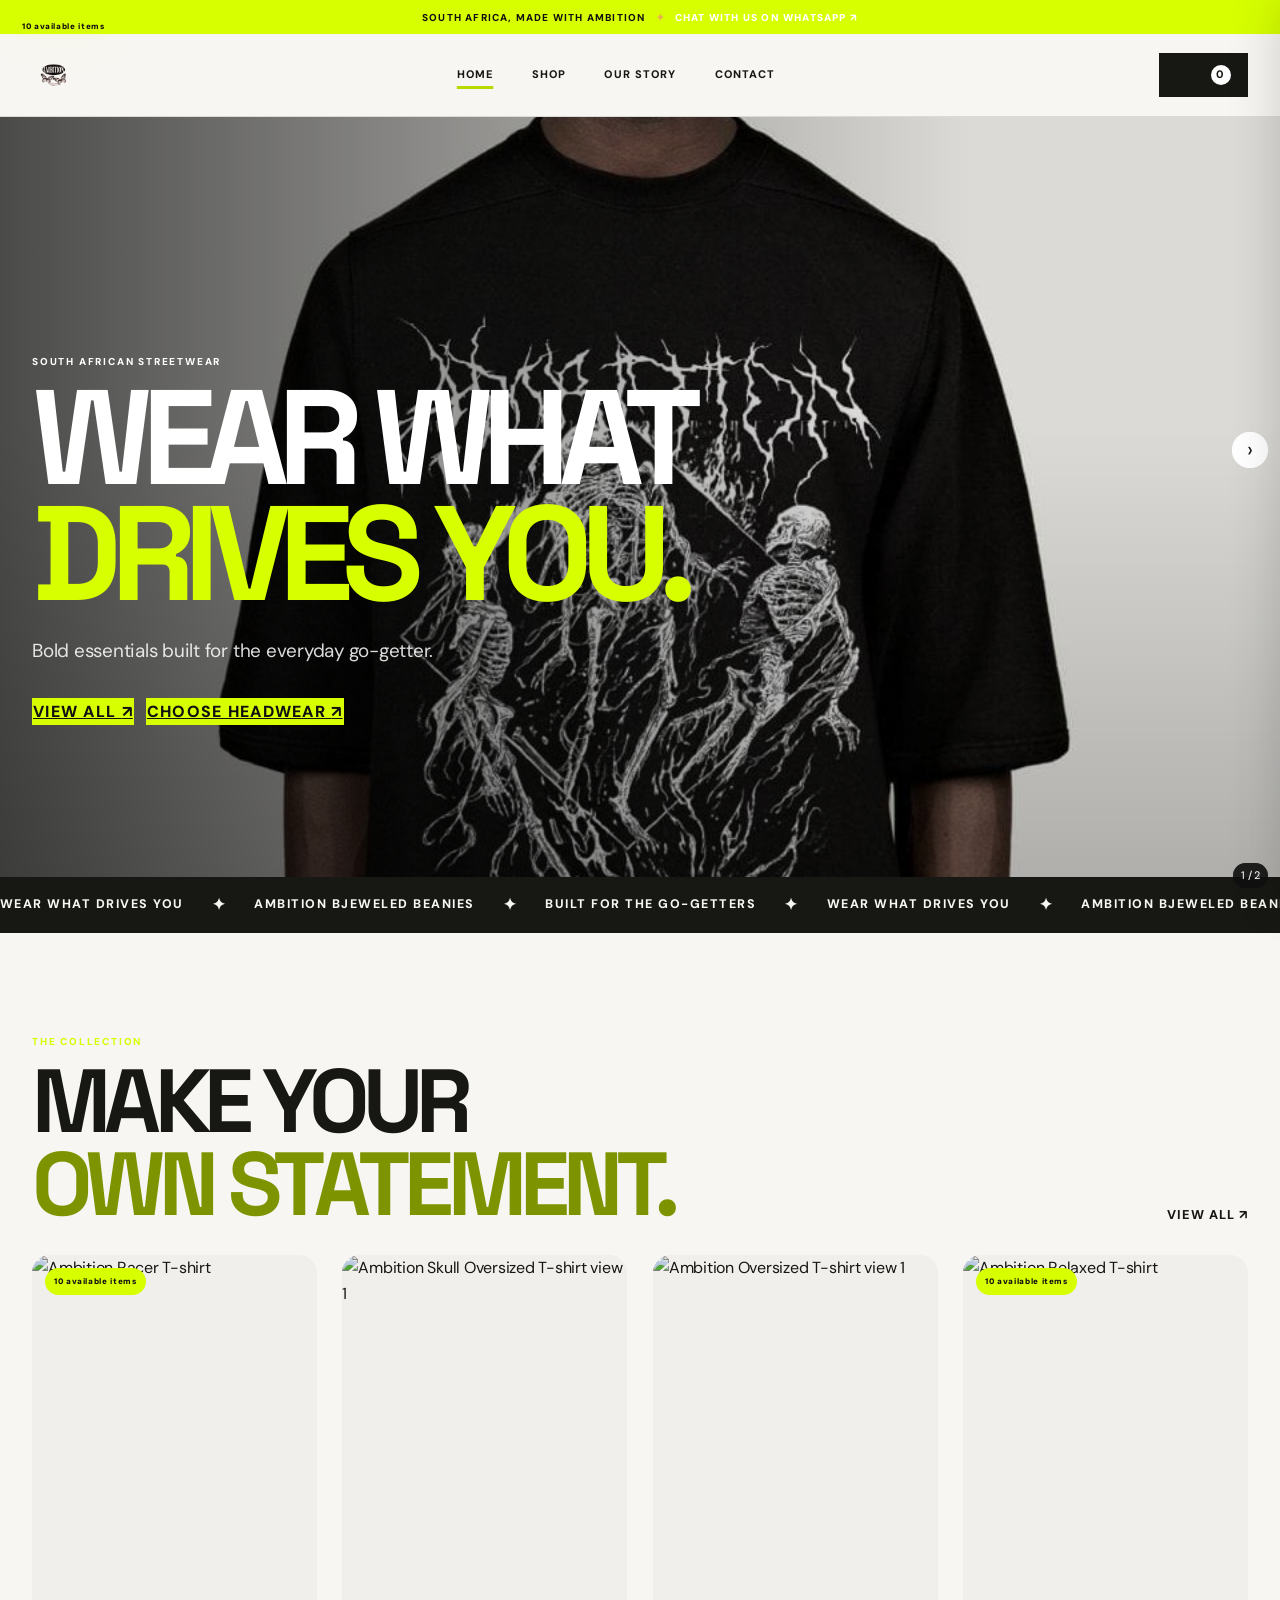
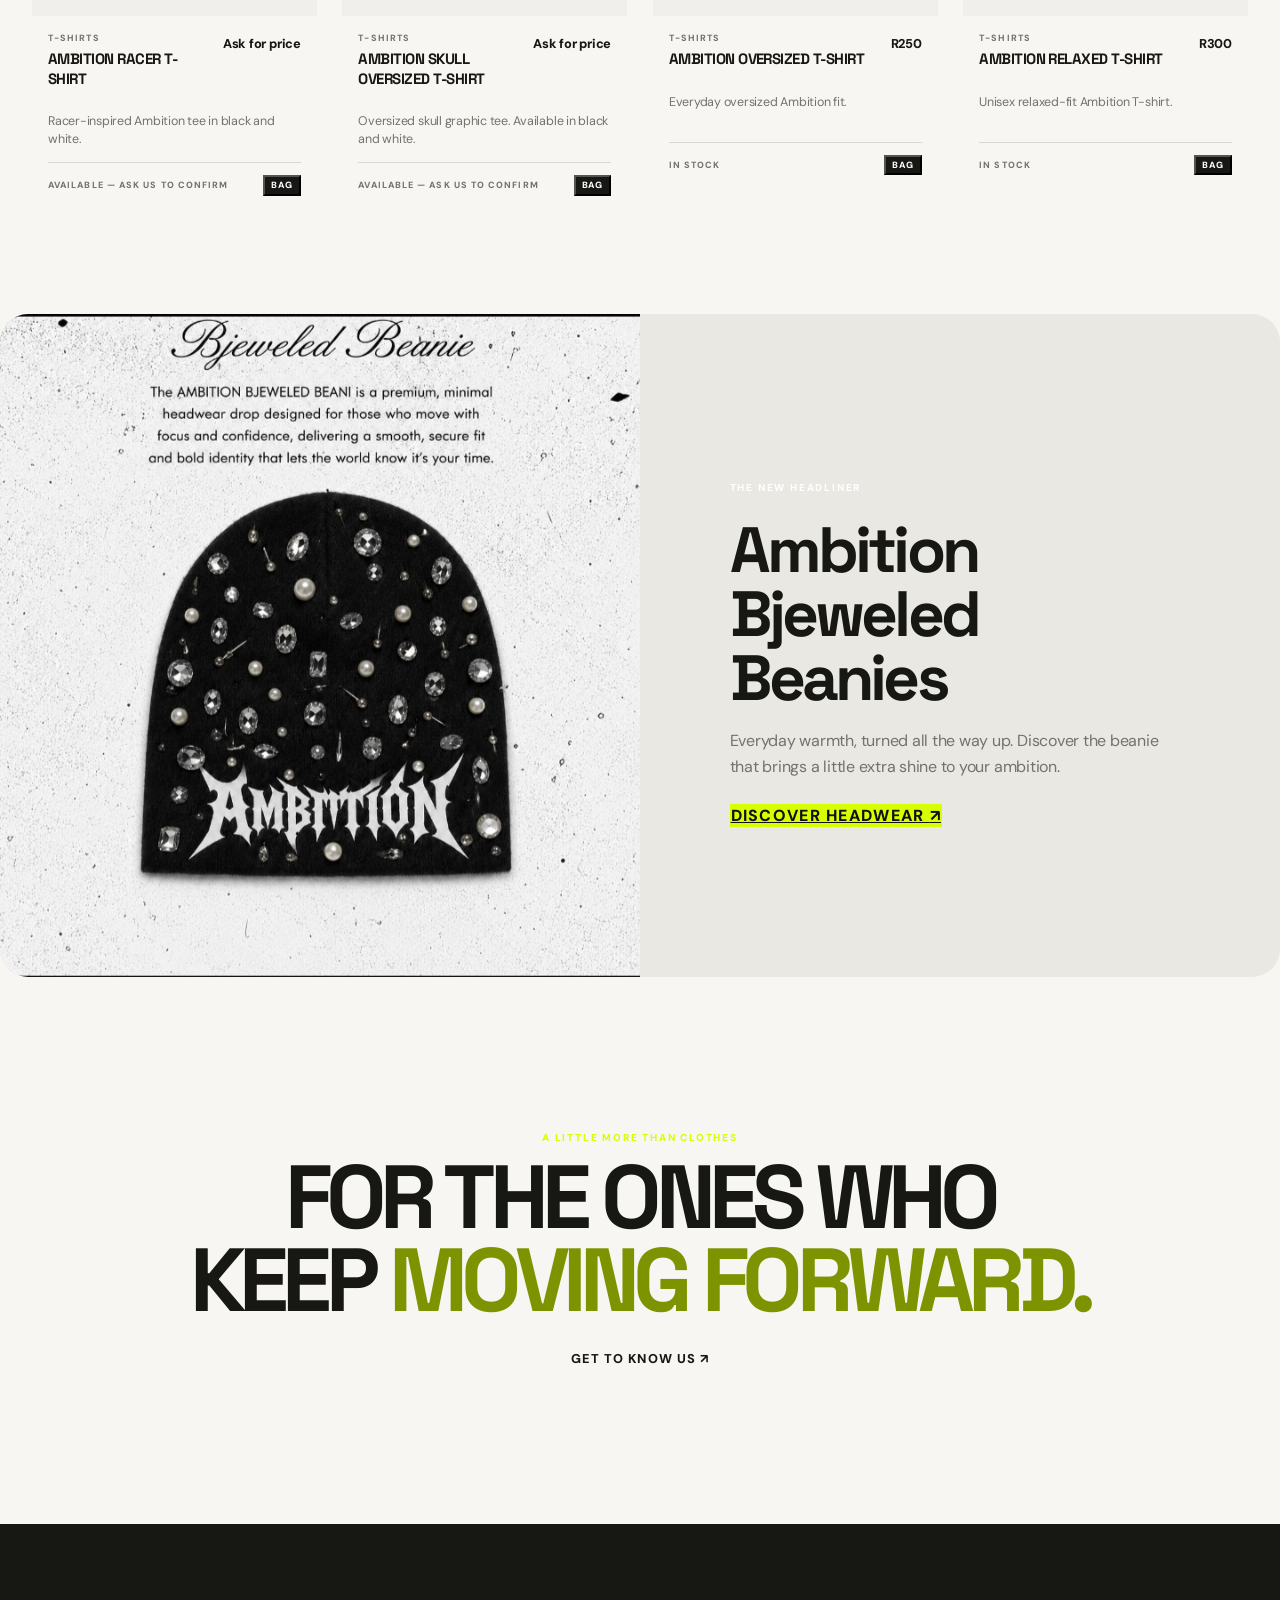
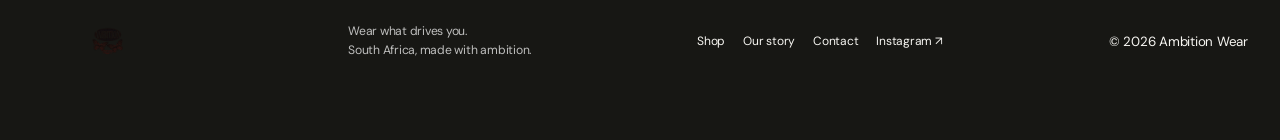
==== commit 51d2f529: "Add a functional View all CTA and category query handling so users can choose from the full catalog " ====
--- a/index.html
+++ b/index.html
@@ -24,12 +24,13 @@
     </div>
   </header>
   <main>
-    <section class="hero"><img class="hero-photo" src="IMG-20261111-WA0079.jpg" alt="Ambition Wear campaign" fetchpriority="high"><div class="hero-shade"></div><div class="hero-copy wrap"><p class="eyebrow light reveal">AMBITION WEAR · SOUTH AFRICA</p><h1 class="reveal">Wear what<br><span>drives you.</span></h1><p class="hero-intro reveal">A state of mind, stitched into every piece. Meet the new statement in headwear.</p><div class="hero-actions reveal"><a class="button button-light" href="shop.html">Explore the collection <span>↗</span></a><a class="text-link light" href="story.html">The Ambition story</a></div></div><div class="hero-stamp">BUILT FOR<br>THE GO-GETTERS <span>✦</span></div><a class="scroll-cue" href="#featured" aria-label="Scroll to featured collection">SCROLL TO DISCOVER ↓</a></section>
+    <section class="hero"><img class="hero-photo" src="IMG-20261111-WA0079.jpg" alt="Ambition Wear campaign" fetchpriority="high"><div class="hero-shade"></div><div class="hero-copy wrap"><p class="eyebrow light">SOUTH AFRICAN STREETWEAR</p><h1>Wear what<br><span>drives you.</span></h1><p>Bold essentials built for the everyday go-getter.</p><div class="hero-actions"><a class="button button-light" href="shop.html?category=all">View all <span>↗</span></a><a class="button button-dark" href="shop.html?category=Headwear">Choose headwear <span>↗</span></a></div></div></section>
     <div class="ticker" aria-hidden="true"><div class="ticker-track">WEAR WHAT DRIVES YOU <span>✦</span> AMBITION BJEWELED BEANIES <span>✦</span> BUILT FOR THE GO-GETTERS <span>✦</span> WEAR WHAT DRIVES YOU <span>✦</span> AMBITION BJEWELED BEANIES <span>✦</span> BUILT FOR THE GO-GETTERS <span>✦</span></div></div>
-    <section class="wrap section" id="featured"><div class="section-heading reveal"><div><p class="eyebrow">THE COLLECTION</p><h2>Make your<br><span>own statement.</span></h2></div><a class="text-link" href="shop.html">Shop all pieces ↗</a></div><div class="product-grid" id="featured-products" aria-live="polite"><p class="loading">Curating the collection…</p></div></section>
+    <section class="wrap section" id="featured"><div class="section-heading reveal"><div><p class="eyebrow">THE COLLECTION</p><h2>Make your<br><span>own statement.</span></h2></div><a class="text-link" href="shop.html?category=all">View all ↗</a></div><div class="product-grid" id="featured-products" aria-live="polite"><p class="loading">Curating the collection…</p></div></section>
     <section class="feature-band"><div class="feature-image"><img src="Ambition%20Wear/Ambition%20Bjeweled%20Beanies/Screenshot_20261111_133815_WhatsApp.jpg" alt="Ambition Bjeweled Beanie" loading="lazy"></div><div class="feature-copy reveal"><p class="eyebrow light">THE NEW HEADLINER</p><h2>Ambition<br><span>Bjeweled Beanies</span></h2><p>Everyday warmth, turned all the way up. Discover the beanie that brings a little extra shine to your ambition.</p><a class="button button-light" href="shop.html#headwear">Discover headwear <span>↗</span></a></div></section>
     <section class="wrap manifesto reveal"><p class="eyebrow">A LITTLE MORE THAN CLOTHES</p><h2>For the ones who<br>keep <span>moving forward.</span></h2><a class="text-link" href="story.html">Get to know us ↗</a></section>
   </main>
-  <footer class="site-footer"><div class="wrap footer-inner"><a href="index.html"><img src="Logo_20261111_210043_0000.png" alt="Ambition Wear" class="footer-logo"></a><p>Wear what drives you.<br>South Africa, made with ambition.</p><div class="footer-links"><a href="shop.html">Shop</a><a href="story.html">Our story</a><a href="contact.html">Contact</a><a href="https://www.instagram.com/ambitionwearza/" target="_blank" rel="noopener noreferrer">Instagram ↗</a></div><small>© <span class="year"></span> Ambition Wear</small></div></footer><div class="toast" role="status" aria-live="polite"></div>
+  <footer class="site-footer"><div class="wrap footer-inner"><a href="index.html"><img src="Logo_20261111_210043_0000.png" alt="Ambition Wear" class="footer-logo"></a><p>Wear what drives you.<br>South Africa, made with ambition.</p><div class="footer-links"><a href="shop.html">Shop</a><a href="story.html">Our story</a><a href="contact.html">Contact</a><a href="https://www.instagram.com/ambitionwearza/" target="_blank" rel="noopener noreferrer">Instagram ↗</a></div><small>© <span class="year"></span> Ambition Wear</small></div></footer>
+  <div class="toast" role="status" aria-live="polite"></div>
 </body>
 </html>
--- a/responsive-fix.css
+++ b/responsive-fix.css
@@ -1,3 +1,5 @@
+@import url("editorial-refresh.css");
+
 /* Keep the storefront inside the phone viewport and constrain the current product-card markup. */
 html,
 body {
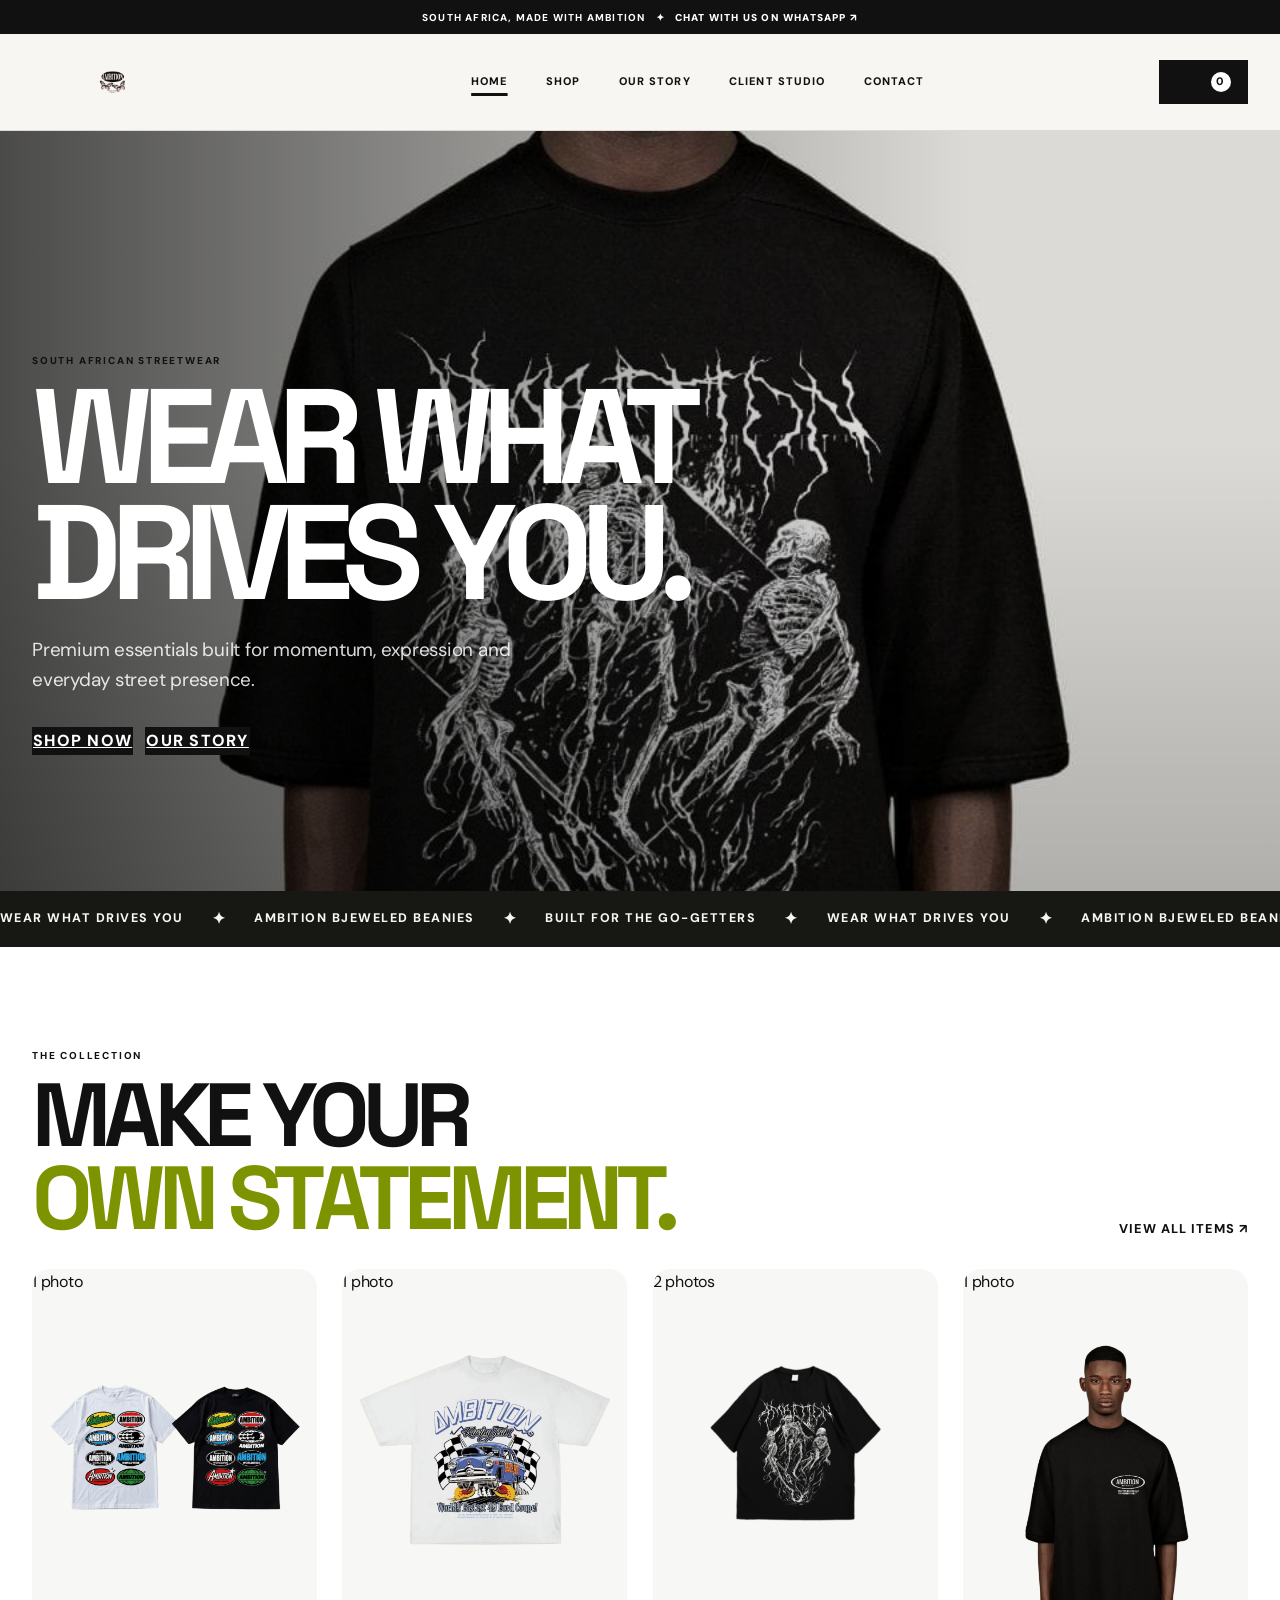
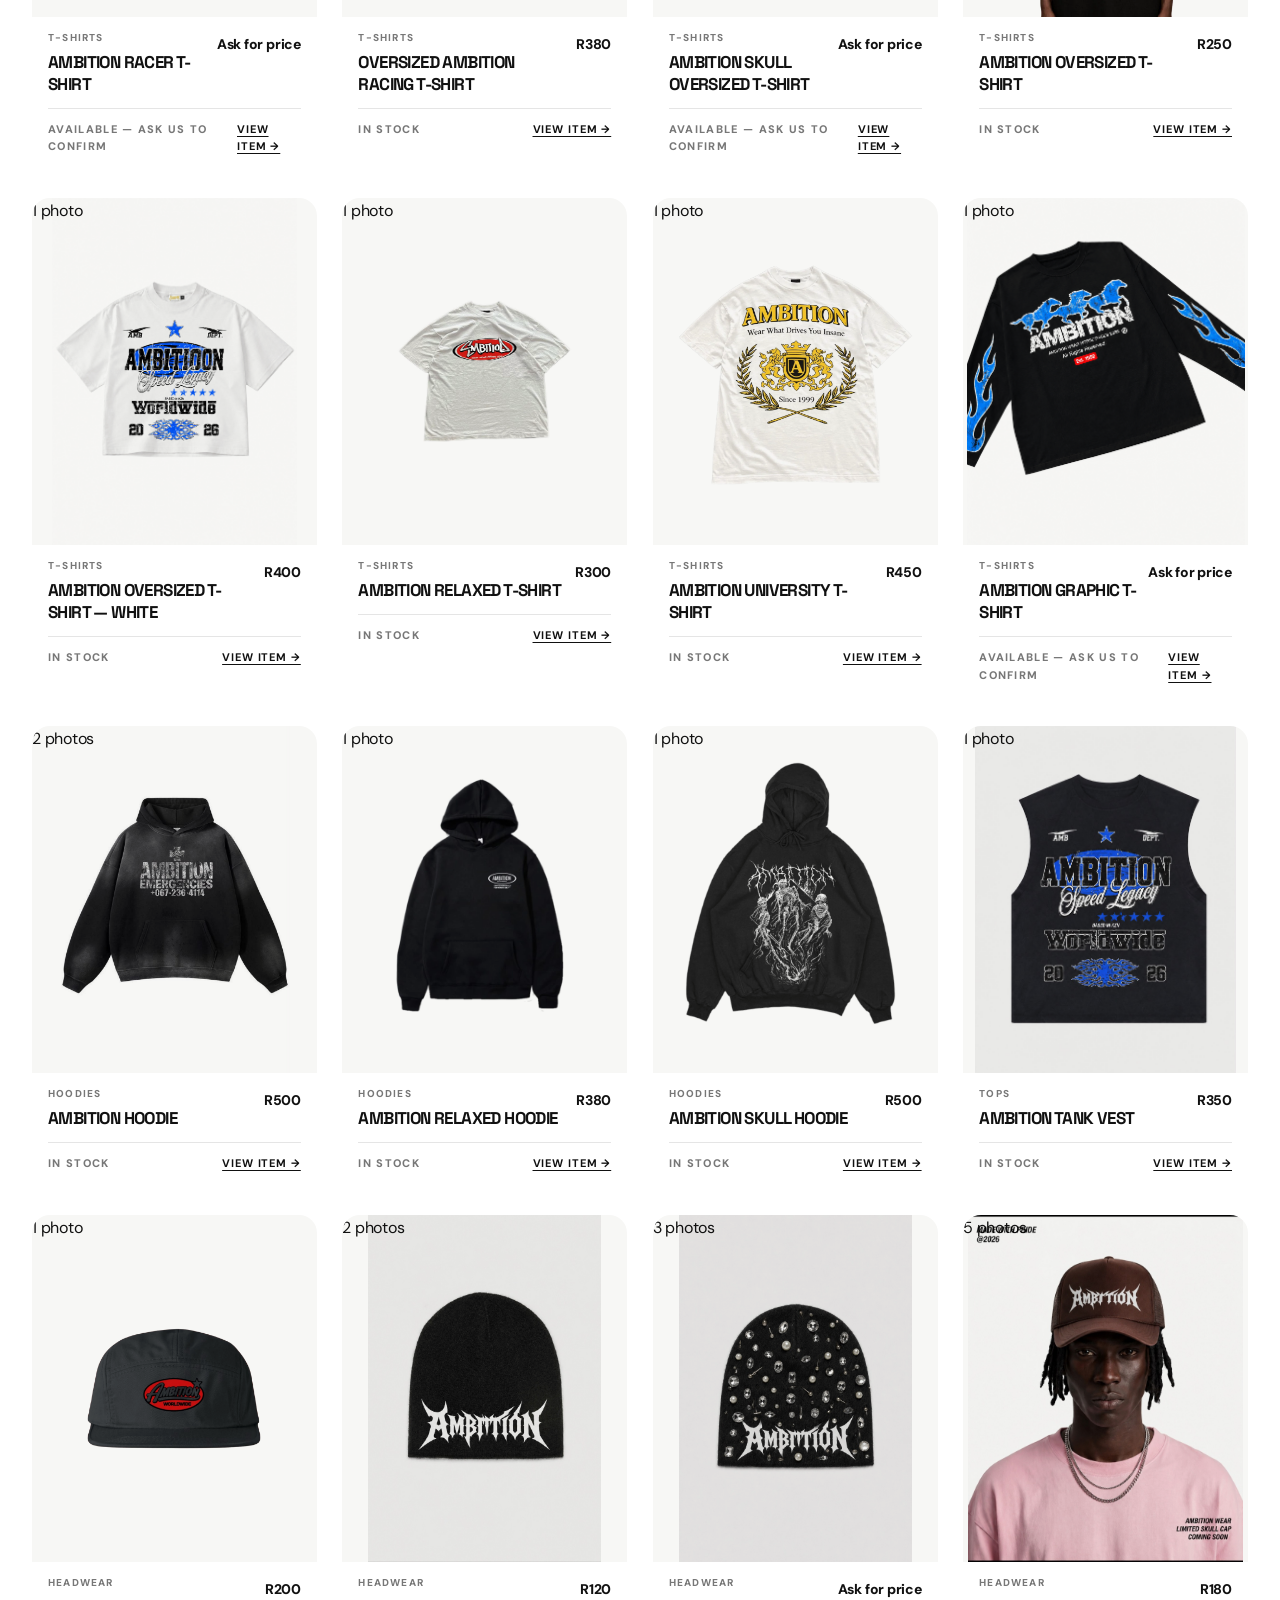
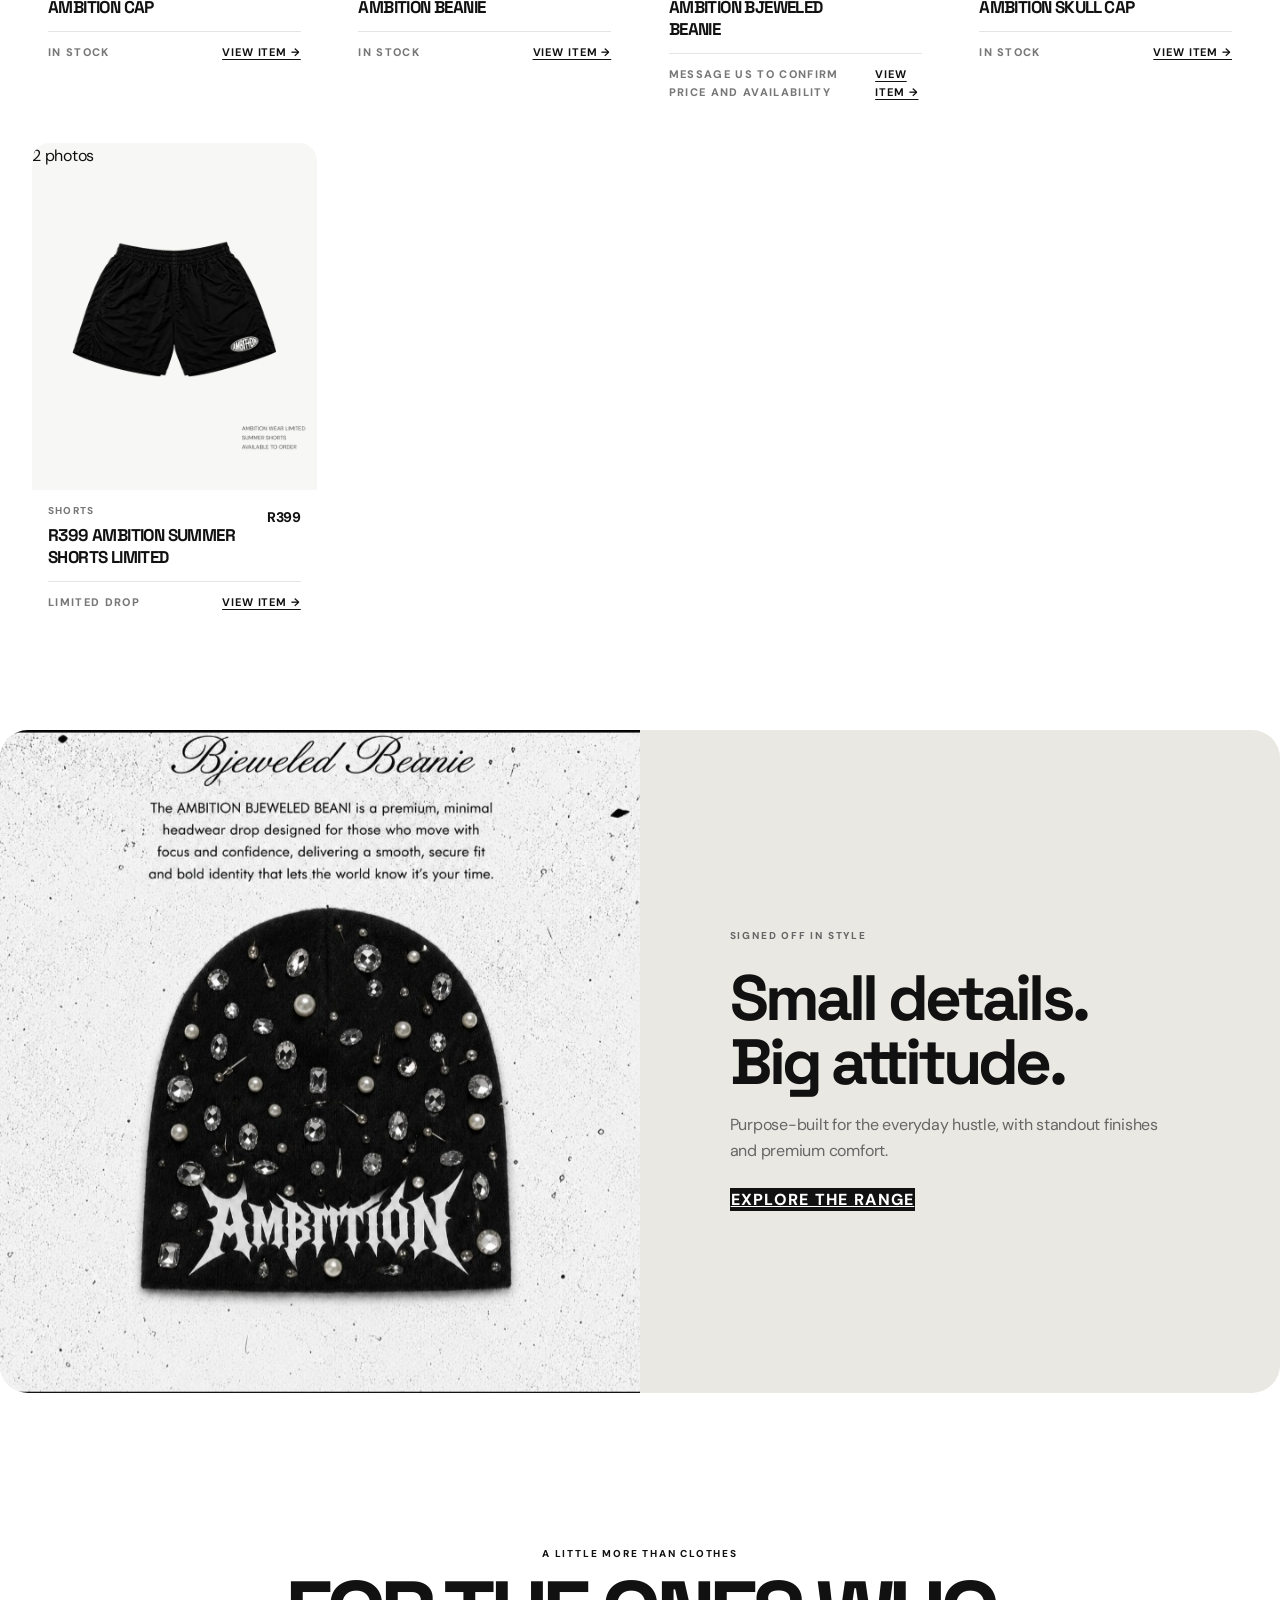
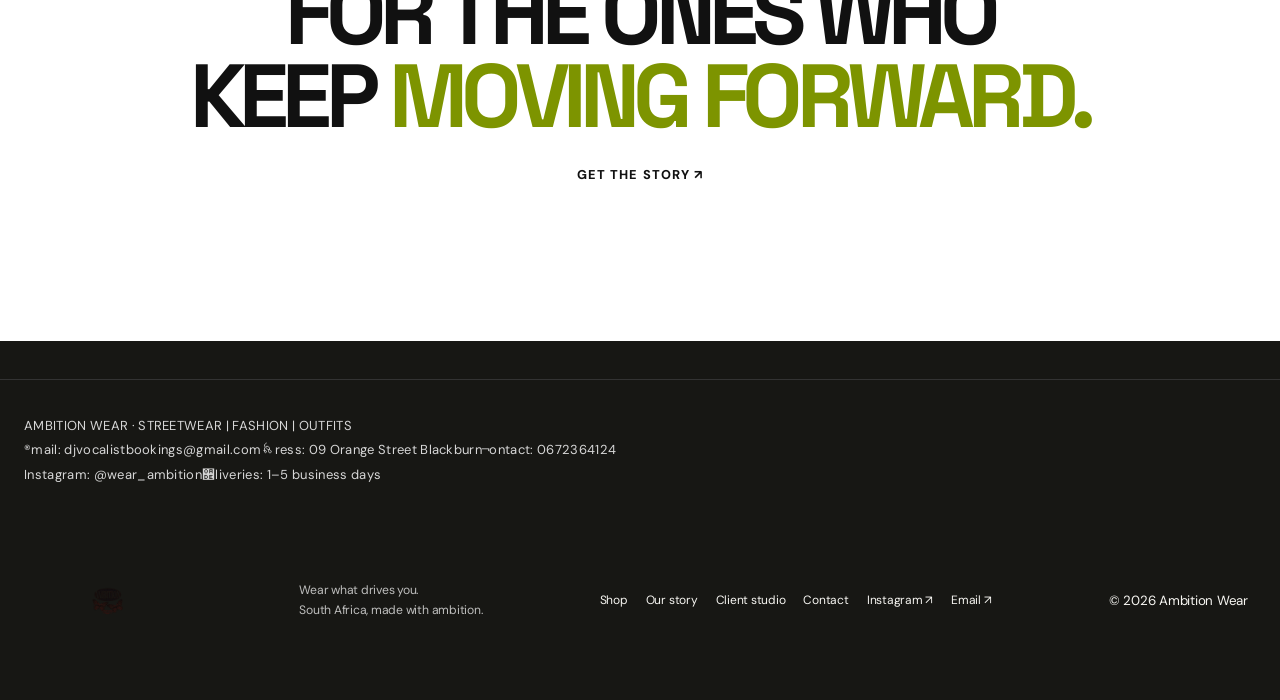
==== commit 9b7b83bb: "Add the Client Studio link to the homepage navigation so the sales/Black Friday card page is reachab" ====
--- a/index.html
+++ b/index.html
@@ -19,18 +19,18 @@
     <div class="wrap nav">
       <a class="brand" href="index.html" aria-label="Ambition Wear home"><img src="Logo_20261111_210043_0000.png" alt="Ambition Wear"></a>
       <button class="menu-toggle" aria-label="Open menu" aria-expanded="false">☰</button>
-      <nav class="nav-links" aria-label="Main navigation"><a class="active" href="index.html">Home</a><a href="shop.html">Shop</a><a href="story.html">Our story</a><a href="contact.html">Contact</a></nav>
+      <nav class="nav-links" aria-label="Main navigation"><a class="active" href="index.html">Home</a><a href="shop.html">Shop</a><a href="story.html">Our story</a><a href="client-account.html">Client studio</a><a href="contact.html">Contact</a></nav>
       <button class="bag-open" type="button" aria-label="Open shopping bag">Bag <span class="bag-count">0</span></button>
     </div>
   </header>
   <main>
-    <section class="hero"><img class="hero-photo" src="IMG-20261111-WA0079.jpg" alt="Ambition Wear campaign" fetchpriority="high"><div class="hero-shade"></div><div class="hero-copy wrap"><p class="eyebrow light">SOUTH AFRICAN STREETWEAR</p><h1>Wear what<br><span>drives you.</span></h1><p>Bold essentials built for the everyday go-getter.</p><div class="hero-actions"><a class="button button-light" href="shop.html?category=all">View all <span>↗</span></a><a class="button button-dark" href="shop.html?category=Headwear">Choose headwear <span>↗</span></a></div></div></section>
-    <div class="ticker" aria-hidden="true"><div class="ticker-track">WEAR WHAT DRIVES YOU <span>✦</span> AMBITION BJEWELED BEANIES <span>✦</span> BUILT FOR THE GO-GETTERS <span>✦</span> WEAR WHAT DRIVES YOU <span>✦</span> AMBITION BJEWELED BEANIES <span>✦</span> BUILT FOR THE GO-GETTERS <span>✦</span></div></div>
-    <section class="wrap section" id="featured"><div class="section-heading reveal"><div><p class="eyebrow">THE COLLECTION</p><h2>Make your<br><span>own statement.</span></h2></div><a class="text-link" href="shop.html?category=all">View all ↗</a></div><div class="product-grid" id="featured-products" aria-live="polite"><p class="loading">Curating the collection…</p></div></section>
-    <section class="feature-band"><div class="feature-image"><img src="Ambition%20Wear/Ambition%20Bjeweled%20Beanies/Screenshot_20261111_133815_WhatsApp.jpg" alt="Ambition Bjeweled Beanie" loading="lazy"></div><div class="feature-copy reveal"><p class="eyebrow light">THE NEW HEADLINER</p><h2>Ambition<br><span>Bjeweled Beanies</span></h2><p>Everyday warmth, turned all the way up. Discover the beanie that brings a little extra shine to your ambition.</p><a class="button button-light" href="shop.html#headwear">Discover headwear <span>↗</span></a></div></section>
-    <section class="wrap manifesto reveal"><p class="eyebrow">A LITTLE MORE THAN CLOTHES</p><h2>For the ones who<br>keep <span>moving forward.</span></h2><a class="text-link" href="story.html">Get to know us ↗</a></section>
+    <section class="hero"><img class="hero-photo" src="IMG-20261111-WA0079.jpg" alt="Ambition Wear campaign" fetchpriority="high"><div class="hero-shade"></div><div class="hero-copy wrap"><p class="eyebrow">SOUTH AFRICAN STREETWEAR</p><h1>Wear what <span>drives you.</span></h1><p>Premium essentials built for momentum, expression and everyday street presence.</p><div class="hero-actions"><a class="button" href="shop.html">Shop now</a><a class="button-dark" href="story.html">Our story</a></div></div></section>
+    <div class="ticker" aria-hidden="true"><div class="ticker-track">WEAR WHAT DRIVES YOU <span>✦</span> AMBITION BJEWELED BEANIES <span>✦</span> BUILT FOR THE GO-GETTERS <span>✦</span> WEAR WHAT DRIVES YOU <span>✦</span> AMBITION BJEWELED BEANIES <span>✦</span> BUILT FOR THE GO-GETTERS</div></div>
+    <section class="wrap section" id="featured"><div class="section-heading reveal"><div><p class="eyebrow">THE COLLECTION</p><h2>Make your<br><span>own statement.</span></h2></div><a class="text-link" href="shop.html">View all items ↗</a></div><div class="product-grid" id="shop-grid"></div></section>
+    <section class="feature-band"><div class="feature-image"><img src="Ambition%20Wear/Ambition%20Bjeweled%20Beanies/Screenshot_20261111_133815_WhatsApp.jpg" alt="Ambition Bjeweled Beanie" loading="lazy"></div><div class="feature-copy"><p class="eyebrow">SIGNED OFF IN STYLE</p><h2>Small details.<br><span>Big attitude.</span></h2><p>Purpose-built for the everyday hustle, with standout finishes and premium comfort.</p><a class="button" href="shop.html">Explore the range</a></div></section>
+    <section class="wrap manifesto reveal"><p class="eyebrow">A LITTLE MORE THAN CLOTHES</p><h2>For the ones who<br>keep <span>moving forward.</span></h2><a class="text-link" href="story.html">Get the story ↗</a></section>
   </main>
-  <footer class="site-footer"><div class="wrap footer-inner"><a href="index.html"><img src="Logo_20261111_210043_0000.png" alt="Ambition Wear" class="footer-logo"></a><p>Wear what drives you.<br>South Africa, made with ambition.</p><div class="footer-links"><a href="shop.html">Shop</a><a href="story.html">Our story</a><a href="contact.html">Contact</a><a href="https://www.instagram.com/ambitionwearza/" target="_blank" rel="noopener noreferrer">Instagram ↗</a></div><small>© <span class="year"></span> Ambition Wear</small></div></footer>
+  <footer class="site-footer"><div class="wrap footer-inner"><a href="index.html"><img src="Logo_20261111_210043_0000.png" alt="Ambition Wear" class="footer-logo"></a><p>Wear what drives you.<br>South Africa, made with ambition.</p><div class="footer-links"><a href="shop.html">Shop</a><a href="story.html">Our story</a><a href="client-account.html">Client studio</a><a href="contact.html">Contact</a><a href="https://www.instagram.com/wear_ambition/" target="_blank" rel="noopener noreferrer">Instagram ↗</a><a href="mailto:djvocalistbookings@gmail.com">Email ↗</a></div><small>© <span class="year"></span> Ambition Wear</small></div></footer>
   <div class="toast" role="status" aria-live="polite"></div>
 </body>
 </html>
--- a/responsive-fix.css
+++ b/responsive-fix.css
@@ -1,154 +1,41 @@
+/* Import after the shared/site styles so these page-specific rules are active. */
 @import url("editorial-refresh.css");
+@import url("product-shopping.css");
+@import url("bag-drawer-fix.css");
+@import url("story-contact-polish.css");
 
-/* Keep the storefront inside the phone viewport and constrain the current product-card markup. */
-html,
-body {
-  width: 100%;
-  max-width: 100%;
-  overflow-x: clip;
+/* Shared responsive layout and Ambition brand styling. */
+html, body { width: 100%; max-width: 100%; overflow-x: clip; }
+img { max-width: 100%; }
+:root { --ink:#111; --paper:#fff; --soft:#f4f4f4; --muted:#666; --line:#e5e5e5; --red:#111; }
+::selection { color:#fff; background:#111; }
+.announcement { background:#111; color:#fff; }
+.announcement span, .announcement a { color:#fff; }
+.hero-copy h1 span, .page-hero h1 span { color:#fff; }
+.button, .button-dark, .primary-action { background:#111; color:#fff; border-color:#111; }
+.button:hover, .button-dark:hover, .primary-action:hover { background:#333; border-color:#333; }
+.nav-links a:hover, .nav-links a.active { text-decoration-color:#111; }
+.brand { width:205px; height:96px; }
+.brand img { width:100%; height:100%; object-fit:contain; }
+.brand-details { margin:28px 0; padding:22px 24px; border:1px solid #e5e5e5; }
+.brand-details p { margin:8px 0; }
+.brand-details .eyebrow { margin-bottom:14px; }
+@media(max-width:850px) { .brand { width:160px; height:78px; } }
+@media(max-width:560px) { .brand { width:135px; height:68px; } }
+
+/* Brand and practical contact details in the existing footer. */
+.site-footer::before {
+  content:"AMBITION WEAR  ·  STREETWEAR | FASHION | OUTFITS\A\AEmail: djvocalistbookings@gmail.com\AAddress: 09 Orange Street Blackburn\AContact: 0672364124\AInstagram: @wear_ambition\ADeliveries: 1–5 business days";
+  display:block; white-space:pre-line; max-width:1320px; margin:0 auto; padding:34px 24px;
+  border-top:1px solid #333; color:#d7d7d7; font-size:13px; line-height:1.9; letter-spacing:.025em;
 }
-
-img {
-  max-width: 100%;
+.story-content::after {
+  content:"OUR STORYLINE\AAMBITION WEAR is more than just a clothing brand, it's a lifestyle built around ambition, individuality and self-expression. Inspired by the mindset of dreamers, creatives and go-getters.";
+  display:block; margin:30px 0 42px; padding:clamp(24px,5vw,48px); background:#f4f4f4; color:#222;
+  white-space:pre-line; font-size:clamp(16px,2vw,21px); line-height:1.8;
 }
-
-.product-grid {
-  width: 100%;
-  min-width: 0;
-  grid-template-columns: repeat(4, minmax(0, 1fr));
+.contact-content::after {
+  content:"CONTACT AMBITION WEAR\AEmail: djvocalistbookings@gmail.com\AAddress: 09 Orange Street Blackburn\APhone: 0672364124\AInstagram: @wear_ambition\AOrders through DM · Deliveries in 1–5 business days";
+  display:block; margin:32px 0; padding:clamp(24px,5vw,44px); background:#f4f4f4; color:#222;
+  white-space:pre-line; font-size:15px; line-height:2;
 }
-
-.product-card,
-.product-card__visual,
-.product-card__slides,
-.product-card__meta,
-.product-card__info {
-  min-width: 0;
-  max-width: 100%;
-}
-
-.product-card__visual {
-  position: relative;
-  width: 100%;
-  aspect-ratio: 0.79;
-  overflow: hidden;
-  background: #f1efeb;
-}
-
-.product-card__slides {
-  position: absolute;
-  inset: 0;
-  overflow: hidden;
-}
-
-.product-card__slide {
-  position: absolute;
-  inset: 0;
-  display: block;
-  width: 100%;
-  height: 100%;
-  object-fit: contain;
-  opacity: 0;
-}
-
-.product-card__slide.is-visible {
-  opacity: 1;
-}
-
-.product-card__badge,
-.product-slide-next,
-.product-slide-count {
-  position: absolute;
-  z-index: 1;
-}
-
-.product-card__badge {
-  top: 13px;
-  left: 13px;
-  max-width: calc(100% - 26px);
-}
-
-.product-slide-next {
-  top: 50%;
-  right: 12px;
-  transform: translateY(-50%);
-}
-
-.product-slide-count {
-  right: 12px;
-  bottom: 12px;
-}
-
-.product-card__meta {
-  display: flex;
-  justify-content: space-between;
-  align-items: flex-start;
-  gap: 10px;
-  padding-top: 15px;
-}
-
-.product-card__meta h3 {
-  overflow-wrap: anywhere;
-}
-
-.product-card__info {
-  padding-top: 10px;
-}
-
-.product-card__footer {
-  display: flex;
-  align-items: center;
-  justify-content: space-between;
-  gap: 8px;
-}
-
-.product-card__footer > * {
-  min-width: 0;
-}
-
-@media (max-width: 850px) {
-  .product-grid {
-    grid-template-columns: repeat(2, minmax(0, 1fr));
-    gap: 28px 14px;
-  }
-}
-
-@media (max-width: 560px) {
-  .product-grid {
-    grid-template-columns: repeat(2, minmax(0, 1fr));
-    gap: 24px 10px;
-  }
-
-  .product-card__visual {
-    aspect-ratio: 0.78;
-  }
-
-  .product-card__meta {
-    flex-direction: column;
-    gap: 4px;
-    padding-top: 10px;
-  }
-
-  .product-card__meta h3 {
-    font-size: 13px;
-  }
-
-  .product-card__badge {
-    top: 8px;
-    left: 8px;
-    font-size: 7px;
-  }
-
-  .page-hero-copy,
-  .shop-section,
-  .section-heading,
-  .filters {
-    min-width: 0;
-  }
-}
-
-@media (max-width: 340px) {
-  .product-grid {
-    grid-template-columns: minmax(0, 1fr);
-  }
-}
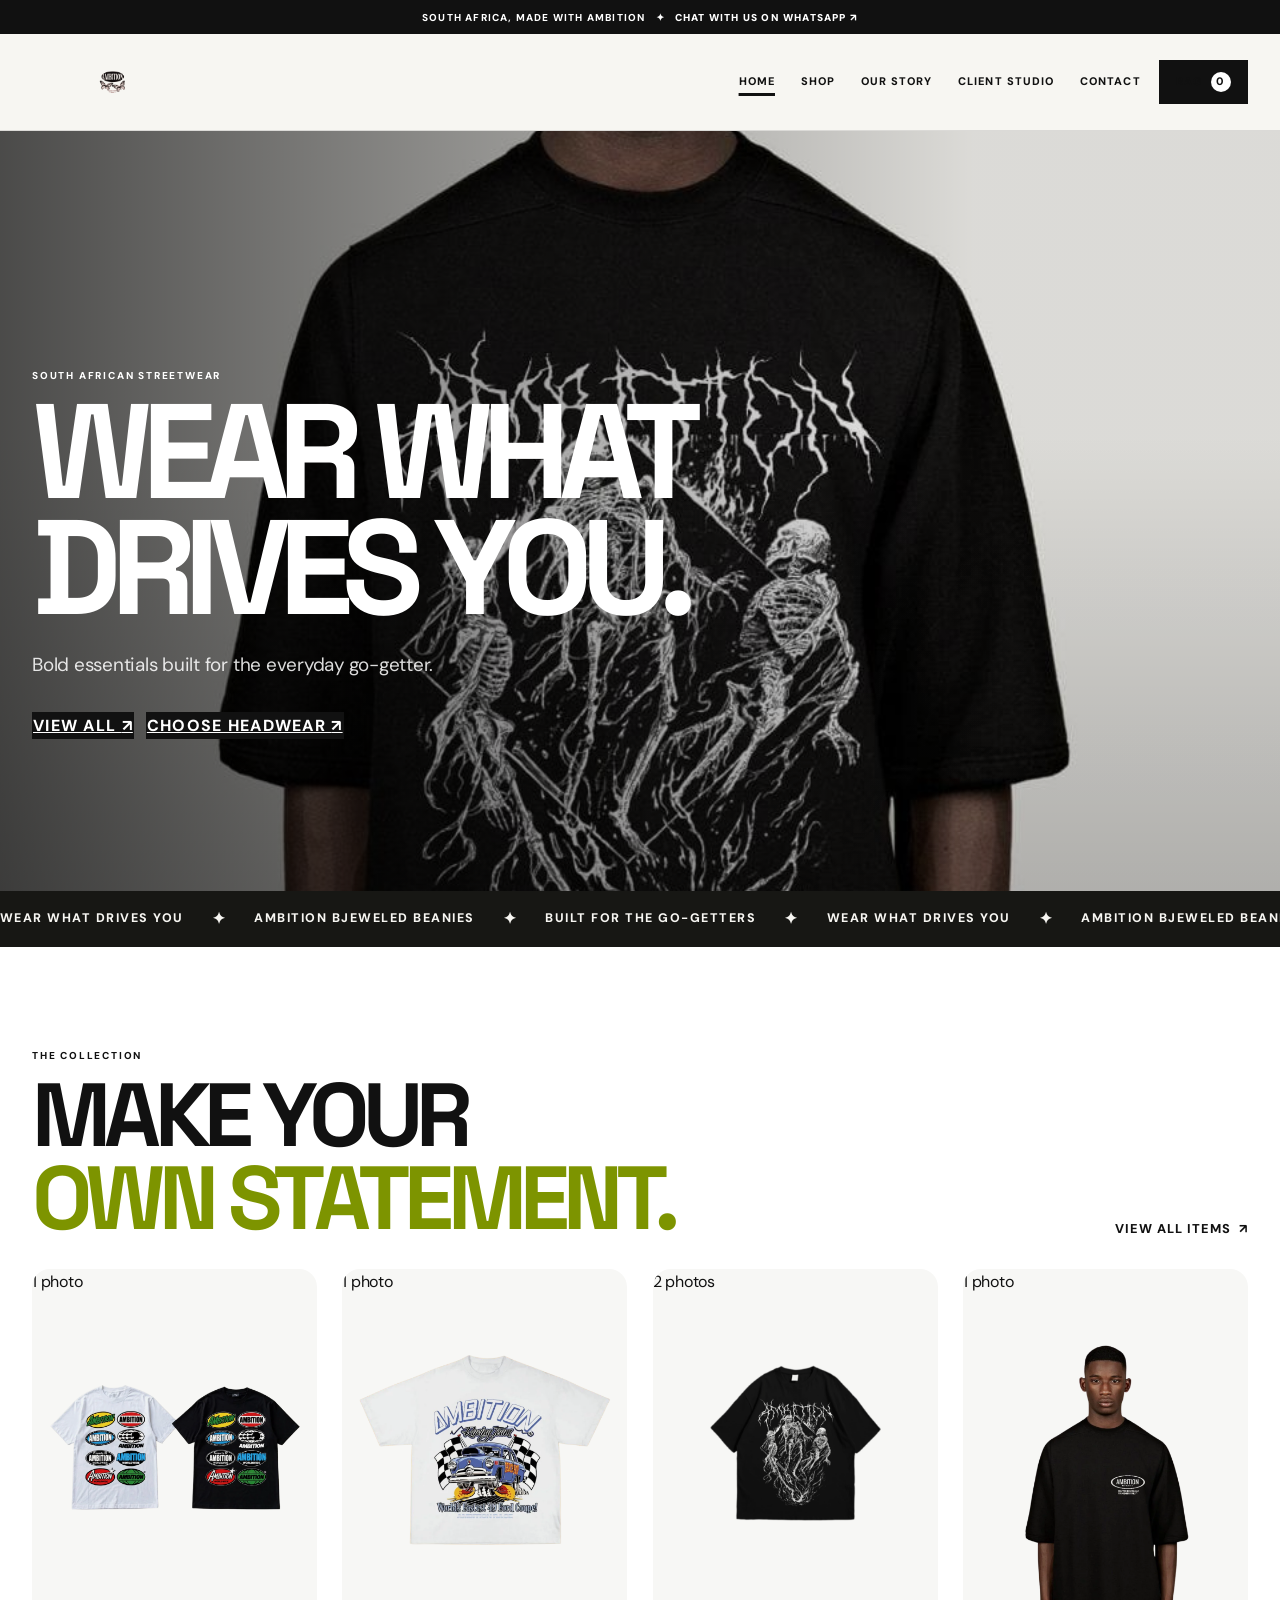
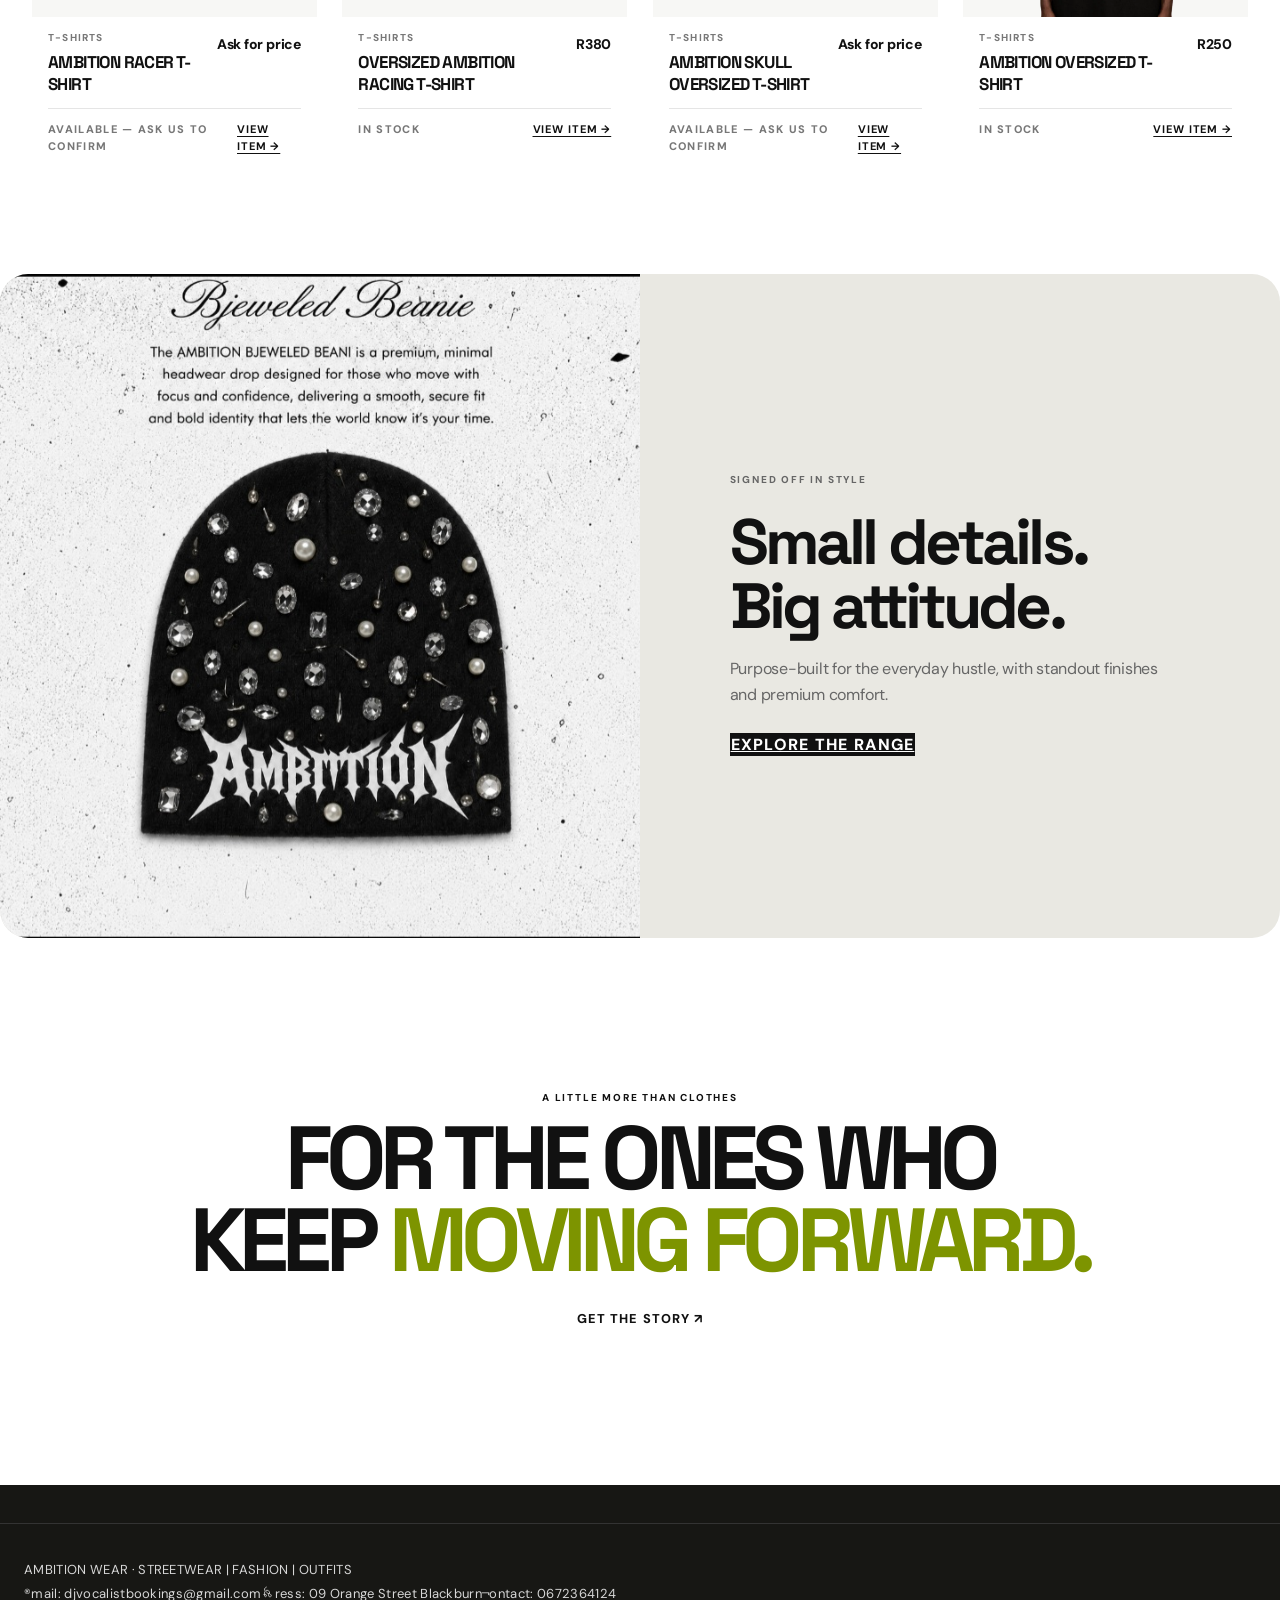
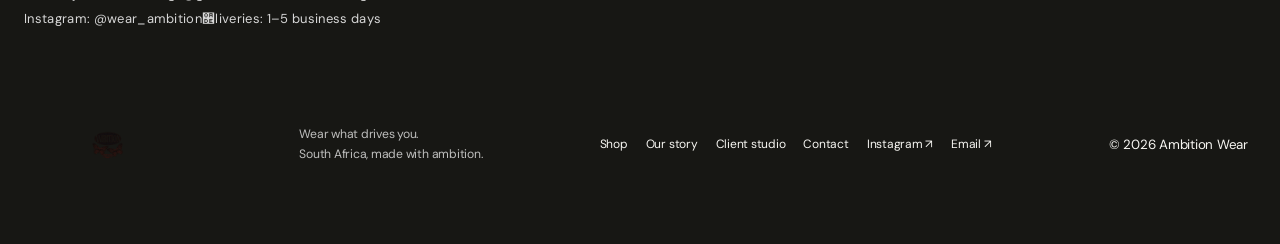
==== commit f86fca6f: "Add working mobile navigation and installable app support for the Ambition Wear storefront." ====
--- a/index.html
+++ b/index.html
@@ -4,29 +4,35 @@
   <meta charset="utf-8">
   <meta name="viewport" content="width=device-width, initial-scale=1">
   <meta name="theme-color" content="#101010">
+  <meta name="apple-mobile-web-app-capable" content="yes">
+  <meta name="apple-mobile-web-app-status-bar-style" content="black-translucent">
   <meta name="description" content="AMBITION WEAR: premium South African streetwear and Ambition Bjeweled Beanies. Wear what drives you.">
   <title>AMBITION WEAR — Wear What Drives You</title>
+  <link rel="manifest" href="manifest.json">
+  <link rel="apple-touch-icon" href="Logo_20261111_210043_0000.png">
   <link rel="preconnect" href="https://fonts.googleapis.com">
   <link rel="preconnect" href="https://fonts.gstatic.com" crossorigin>
   <link href="https://fonts.googleapis.com/css2?family=DM+Sans:wght@400;500;600;700;800&amp;family=Space+Grotesk:wght@500;600;700&amp;display=swap" rel="stylesheet">
   <link rel="stylesheet" href="site.css">
   <link rel="stylesheet" href="responsive-fix.css">
+  <link rel="stylesheet" href="mobile-nav.css">
   <script src="site.js" defer></script>
+  <script src="app-shell.js" defer></script>
 </head>
 <body>
   <div class="announcement">SOUTH AFRICA, MADE WITH AMBITION <span>✦</span> <a href="https://wa.me/27672364114" target="_blank" rel="noopener noreferrer">CHAT WITH US ON WHATSAPP ↗</a></div>
   <header class="site-header">
     <div class="wrap nav">
       <a class="brand" href="index.html" aria-label="Ambition Wear home"><img src="Logo_20261111_210043_0000.png" alt="Ambition Wear"></a>
-      <button class="menu-toggle" aria-label="Open menu" aria-expanded="false">☰</button>
-      <nav class="nav-links" aria-label="Main navigation"><a class="active" href="index.html">Home</a><a href="shop.html">Shop</a><a href="story.html">Our story</a><a href="client-account.html">Client studio</a><a href="contact.html">Contact</a></nav>
+      <button class="menu-toggle" type="button" aria-label="Open menu" aria-expanded="false" aria-controls="main-nav"><span class="menu-toggle__label">Menu</span><span class="menu-toggle__icon" aria-hidden="true"></span></button>
+      <nav id="main-nav" class="nav-links" aria-label="Main navigation"><a class="active" href="index.html">Home</a><a href="shop.html">Shop</a><a href="story.html">Our story</a><a href="client-account.html">Client studio</a><a href="contact.html">Contact</a></nav>
       <button class="bag-open" type="button" aria-label="Open shopping bag">Bag <span class="bag-count">0</span></button>
     </div>
   </header>
   <main>
-    <section class="hero"><img class="hero-photo" src="IMG-20261111-WA0079.jpg" alt="Ambition Wear campaign" fetchpriority="high"><div class="hero-shade"></div><div class="hero-copy wrap"><p class="eyebrow">SOUTH AFRICAN STREETWEAR</p><h1>Wear what <span>drives you.</span></h1><p>Premium essentials built for momentum, expression and everyday street presence.</p><div class="hero-actions"><a class="button" href="shop.html">Shop now</a><a class="button-dark" href="story.html">Our story</a></div></div></section>
-    <div class="ticker" aria-hidden="true"><div class="ticker-track">WEAR WHAT DRIVES YOU <span>✦</span> AMBITION BJEWELED BEANIES <span>✦</span> BUILT FOR THE GO-GETTERS <span>✦</span> WEAR WHAT DRIVES YOU <span>✦</span> AMBITION BJEWELED BEANIES <span>✦</span> BUILT FOR THE GO-GETTERS</div></div>
-    <section class="wrap section" id="featured"><div class="section-heading reveal"><div><p class="eyebrow">THE COLLECTION</p><h2>Make your<br><span>own statement.</span></h2></div><a class="text-link" href="shop.html">View all items ↗</a></div><div class="product-grid" id="shop-grid"></div></section>
+    <section class="hero"><img class="hero-photo" src="IMG-20261111-WA0079.jpg" alt="Ambition Wear campaign" fetchpriority="high"><div class="hero-shade"></div><div class="hero-copy wrap"><p class="eyebrow light">SOUTH AFRICAN STREETWEAR</p><h1>Wear what<br><span>drives you.</span></h1><p>Bold essentials built for the everyday go-getter.</p><div class="hero-actions"><a class="button button-light" href="shop.html?category=all">View all <span>↗</span></a><a class="button button-dark" href="shop.html?category=Headwear">Choose headwear <span>↗</span></a></div></div></section>
+    <div class="ticker" aria-hidden="true"><div class="ticker-track">WEAR WHAT DRIVES YOU <span>✦</span> AMBITION BJEWELED BEANIES <span>✦</span> BUILT FOR THE GO-GETTERS <span>✦</span> WEAR WHAT DRIVES YOU <span>✦</span> AMBITION BJEWELED BEANIES <span>✦</span> BUILT FOR THE GO-GETTERS <span>✦</span></div></div>
+    <section class="wrap section" id="featured"><div class="section-heading reveal"><div><p class="eyebrow">THE COLLECTION</p><h2>Make your<br><span>own statement.</span></h2></div><a class="text-link" href="shop.html">View all items <span>↗</span></a></div><div class="product-grid feature-grid" id="featured-products" aria-live="polite"></div></section>
     <section class="feature-band"><div class="feature-image"><img src="Ambition%20Wear/Ambition%20Bjeweled%20Beanies/Screenshot_20261111_133815_WhatsApp.jpg" alt="Ambition Bjeweled Beanie" loading="lazy"></div><div class="feature-copy"><p class="eyebrow">SIGNED OFF IN STYLE</p><h2>Small details.<br><span>Big attitude.</span></h2><p>Purpose-built for the everyday hustle, with standout finishes and premium comfort.</p><a class="button" href="shop.html">Explore the range</a></div></section>
     <section class="wrap manifesto reveal"><p class="eyebrow">A LITTLE MORE THAN CLOTHES</p><h2>For the ones who<br>keep <span>moving forward.</span></h2><a class="text-link" href="story.html">Get the story ↗</a></section>
   </main>
--- a/mobile-nav.css
+++ b/mobile-nav.css
@@ -0,0 +1,122 @@
+/* Mobile nav fix + installable app styling */
+.site-header {
+  position: sticky;
+  top: 0;
+  z-index: 40;
+}
+
+.nav {
+  position: relative;
+  display: flex;
+  align-items: center;
+  gap: 18px;
+}
+
+.nav-links {
+  display: flex;
+  align-items: center;
+  gap: clamp(16px, 2vw, 30px);
+  margin-left: auto;
+}
+
+.menu-toggle {
+  display: none;
+  align-items: center;
+  justify-content: center;
+  gap: 10px;
+  border: 1px solid rgba(17, 17, 17, 0.8);
+  background: transparent;
+  color: #111;
+  padding: 9px 12px;
+  font: inherit;
+  font-size: 10px;
+  font-weight: 800;
+  letter-spacing: 0.14em;
+  text-transform: uppercase;
+  cursor: pointer;
+}
+
+.menu-toggle__icon {
+  position: relative;
+  width: 16px;
+  height: 12px;
+  display: inline-block;
+}
+
+.menu-toggle__icon::before,
+.menu-toggle__icon::after,
+.menu-toggle__icon {
+  background: currentColor;
+}
+
+.menu-toggle__icon::before,
+.menu-toggle__icon::after {
+  content: "";
+  position: absolute;
+  left: 0;
+  width: 100%;
+  height: 2px;
+  transition: transform 0.2s ease, opacity 0.2s ease;
+}
+
+.menu-toggle__icon::before { top: 0; }
+.menu-toggle__icon::after { bottom: 0; }
+
+.menu-toggle.is-open .menu-toggle__icon::before {
+  transform: translateY(5px) rotate(45deg);
+}
+
+.menu-toggle.is-open .menu-toggle__icon::after {
+  transform: translateY(-5px) rotate(-45deg);
+}
+
+.menu-toggle.is-open .menu-toggle__icon {
+  background: transparent;
+}
+
+@media (max-width: 820px) {
+  .nav {
+    min-height: 72px;
+  }
+
+  .menu-toggle {
+    display: inline-flex;
+    margin-left: auto;
+  }
+
+  .nav-links {
+    position: absolute;
+    left: 0;
+    right: 0;
+    top: calc(100% + 10px);
+    display: none;
+    flex-direction: column;
+    align-items: stretch;
+    gap: 0;
+    padding: 12px 18px;
+    background: rgba(247, 246, 242, 0.98);
+    border: 1px solid rgba(17, 17, 17, 0.08);
+    box-shadow: 0 18px 50px rgba(17, 17, 17, 0.08);
+  }
+
+  .site-header.menu-open .nav-links {
+    display: flex;
+  }
+
+  .nav-links a {
+    display: block;
+    width: 100%;
+    padding: 12px 0;
+    border-bottom: 1px solid rgba(17, 17, 17, 0.08);
+    font-size: 11px;
+    letter-spacing: 0.12em;
+  }
+
+  .nav-links a:last-child {
+    border-bottom: 0;
+  }
+
+  body.menu-open {
+    overflow: hidden;
+  }
+}
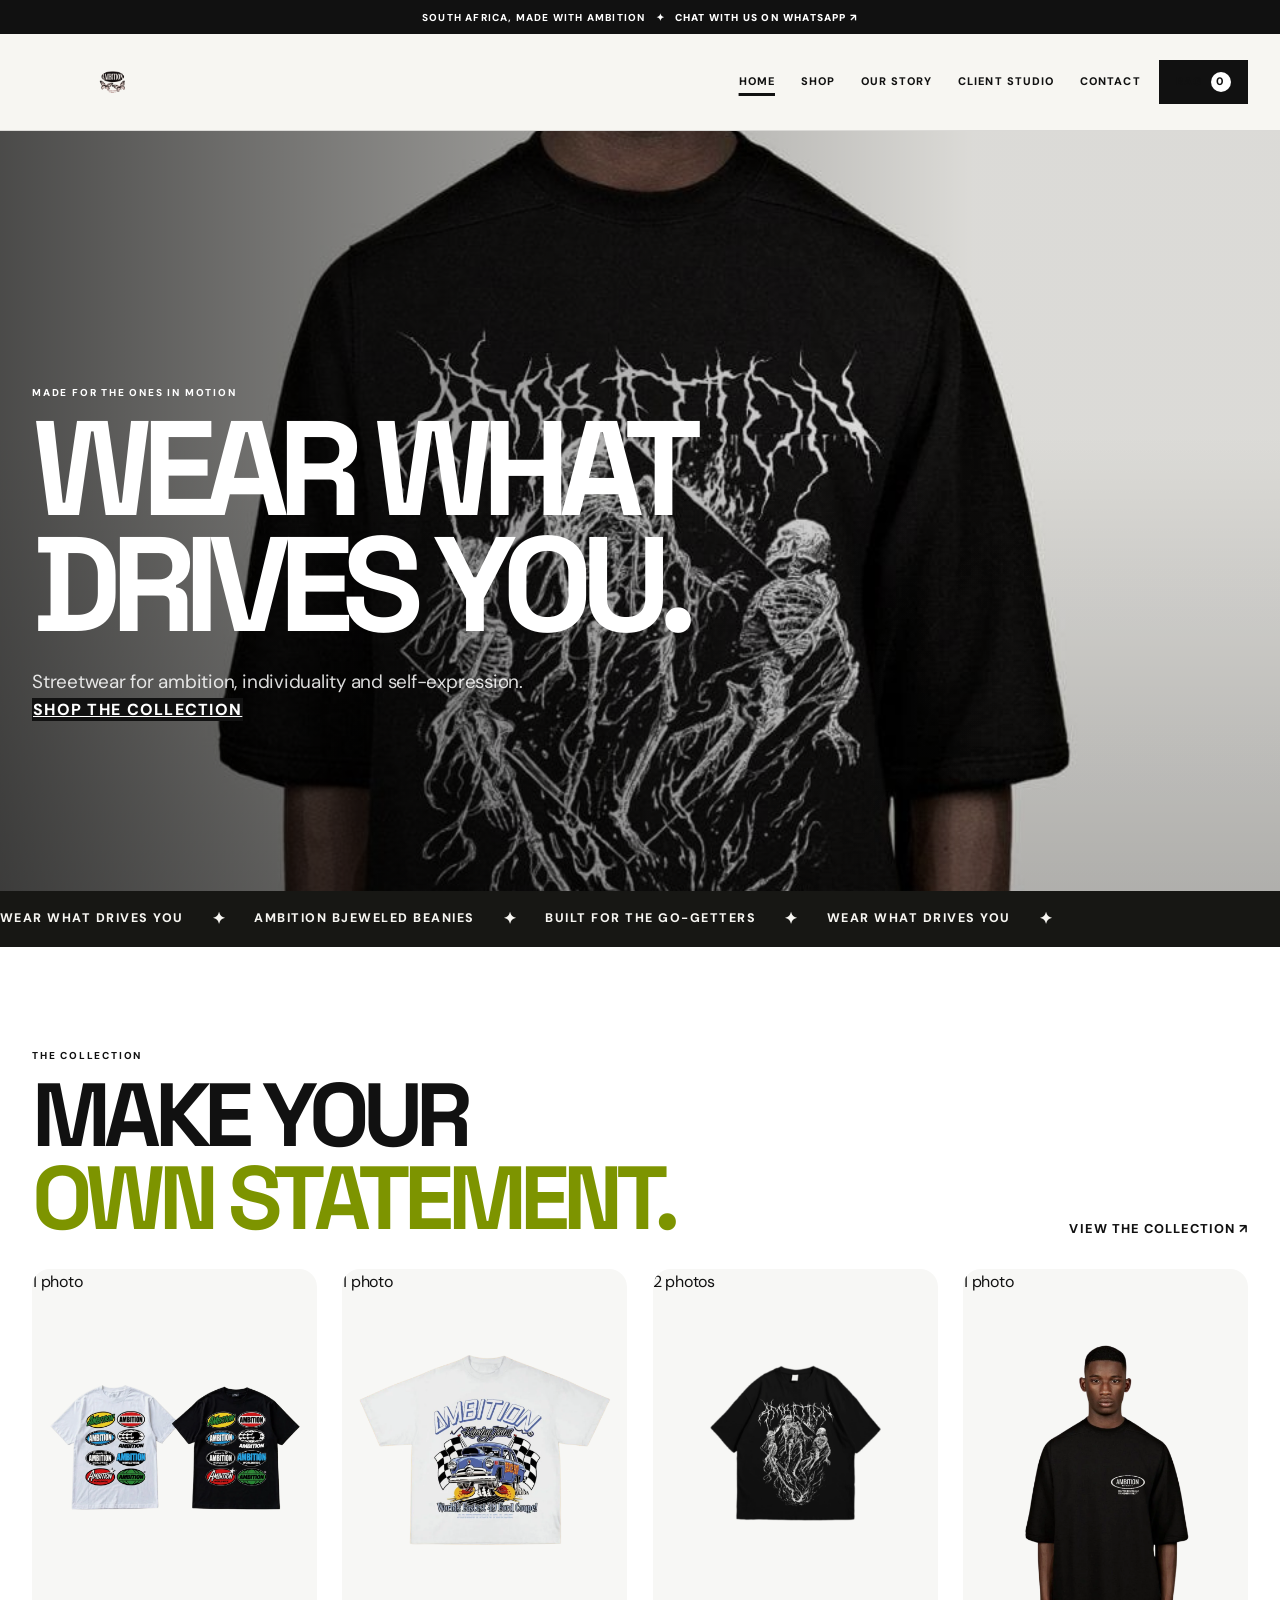
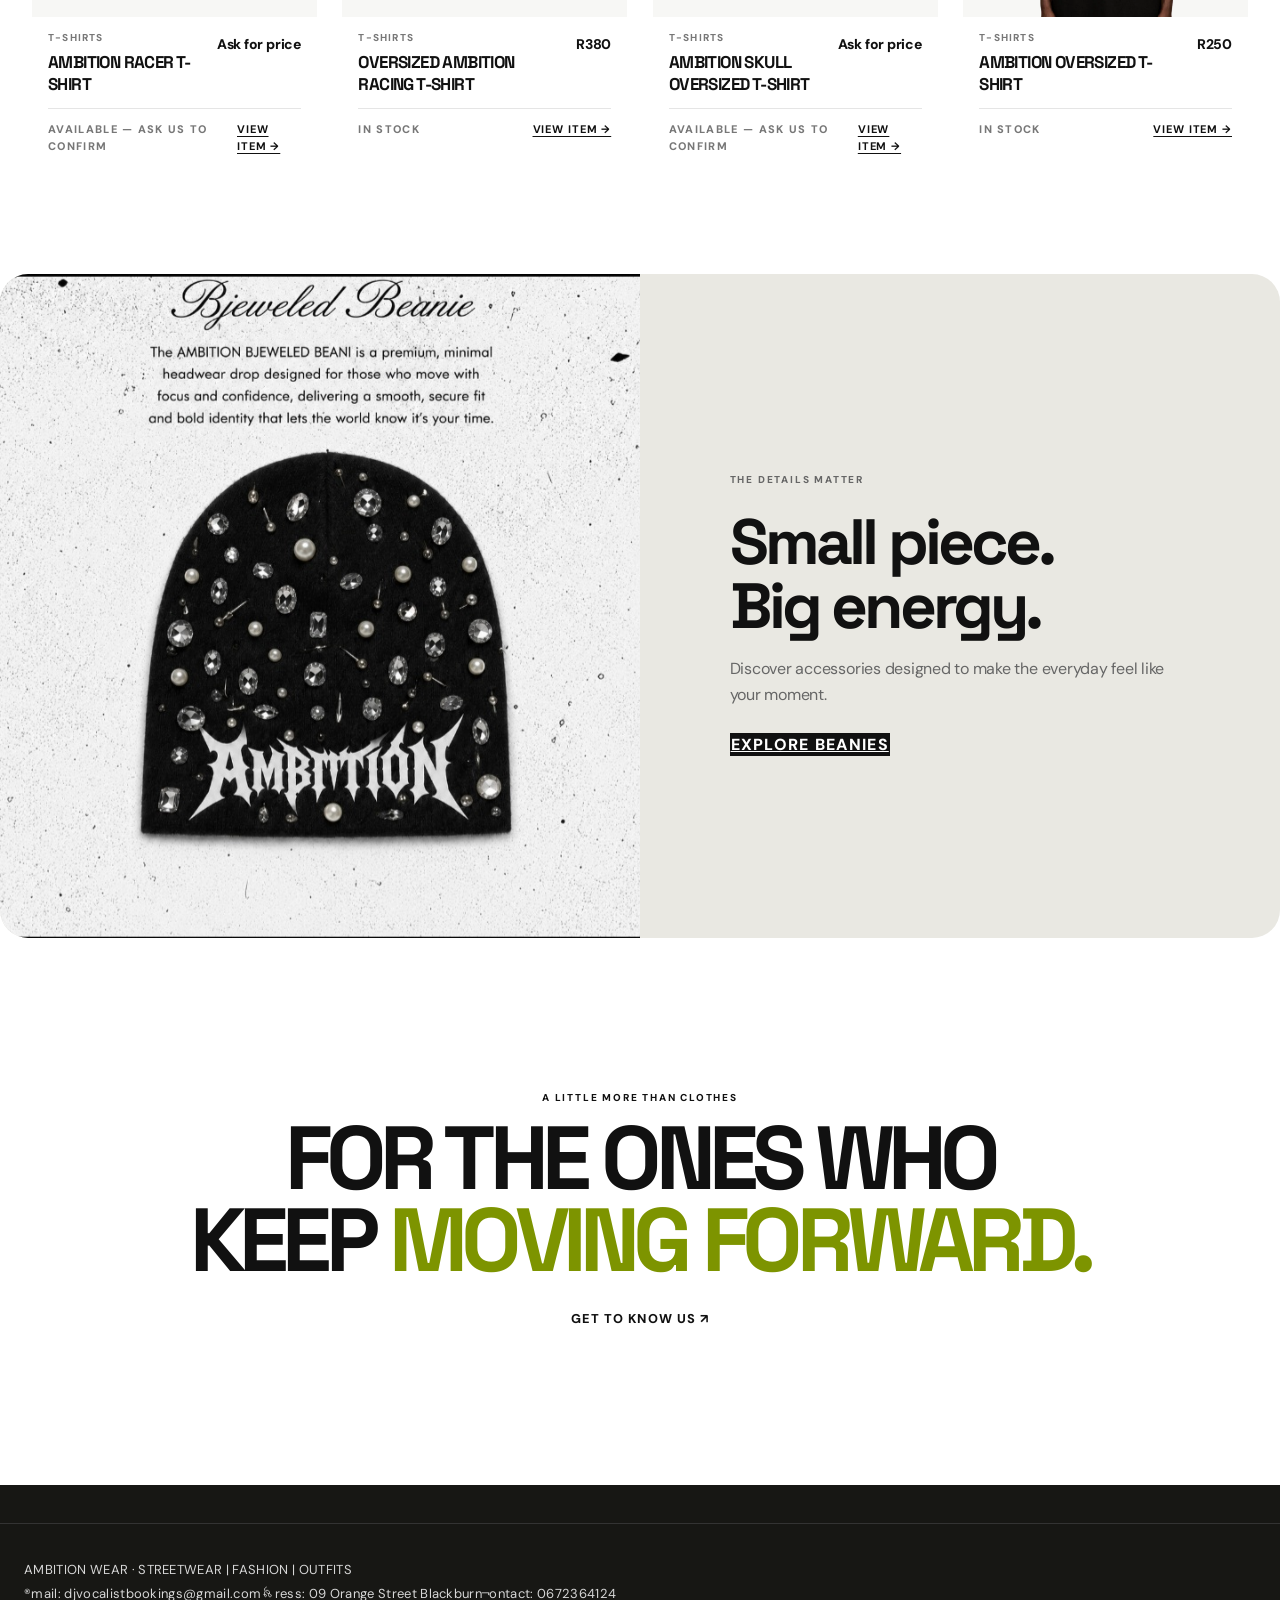
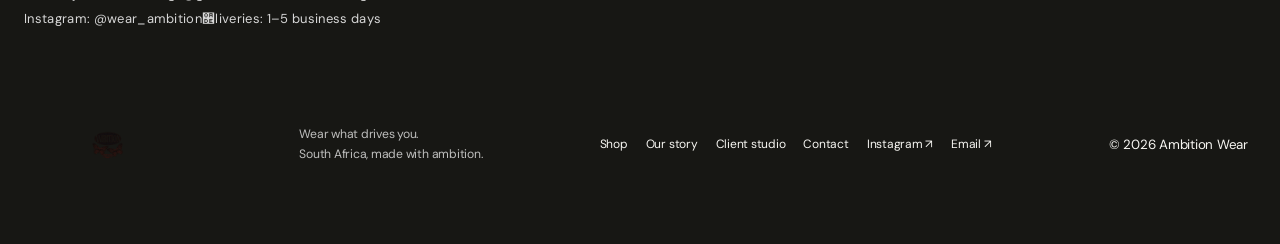
==== commit b88e0bb2: "Add consistent SVG icons across storefront and studio" ====
--- a/index.html
+++ b/index.html
@@ -30,11 +30,11 @@
     </div>
   </header>
   <main>
-    <section class="hero"><img class="hero-photo" src="IMG-20261111-WA0079.jpg" alt="Ambition Wear campaign" fetchpriority="high"><div class="hero-shade"></div><div class="hero-copy wrap"><p class="eyebrow light">SOUTH AFRICAN STREETWEAR</p><h1>Wear what<br><span>drives you.</span></h1><p>Bold essentials built for the everyday go-getter.</p><div class="hero-actions"><a class="button button-light" href="shop.html?category=all">View all <span>↗</span></a><a class="button button-dark" href="shop.html?category=Headwear">Choose headwear <span>↗</span></a></div></div></section>
-    <div class="ticker" aria-hidden="true"><div class="ticker-track">WEAR WHAT DRIVES YOU <span>✦</span> AMBITION BJEWELED BEANIES <span>✦</span> BUILT FOR THE GO-GETTERS <span>✦</span> WEAR WHAT DRIVES YOU <span>✦</span> AMBITION BJEWELED BEANIES <span>✦</span> BUILT FOR THE GO-GETTERS <span>✦</span></div></div>
-    <section class="wrap section" id="featured"><div class="section-heading reveal"><div><p class="eyebrow">THE COLLECTION</p><h2>Make your<br><span>own statement.</span></h2></div><a class="text-link" href="shop.html">View all items <span>↗</span></a></div><div class="product-grid feature-grid" id="featured-products" aria-live="polite"></div></section>
-    <section class="feature-band"><div class="feature-image"><img src="Ambition%20Wear/Ambition%20Bjeweled%20Beanies/Screenshot_20261111_133815_WhatsApp.jpg" alt="Ambition Bjeweled Beanie" loading="lazy"></div><div class="feature-copy"><p class="eyebrow">SIGNED OFF IN STYLE</p><h2>Small details.<br><span>Big attitude.</span></h2><p>Purpose-built for the everyday hustle, with standout finishes and premium comfort.</p><a class="button" href="shop.html">Explore the range</a></div></section>
-    <section class="wrap manifesto reveal"><p class="eyebrow">A LITTLE MORE THAN CLOTHES</p><h2>For the ones who<br>keep <span>moving forward.</span></h2><a class="text-link" href="story.html">Get the story ↗</a></section>
+    <section class="hero"><img class="hero-photo" src="IMG-20261111-WA0079.jpg" alt="Ambition Wear campaign" fetchpriority="high"><div class="hero-shade"></div><div class="hero-copy wrap"><p class="eyebrow light">MADE FOR THE ONES IN MOTION</p><h1>Wear what<br><span>drives you.</span></h1><p>Streetwear for ambition, individuality and self-expression.</p><a class="button" href="shop.html">Shop the collection</a></div></section>
+    <div class="ticker" aria-hidden="true"><div class="ticker-track">WEAR WHAT DRIVES YOU <span>✦</span> AMBITION BJEWELED BEANIES <span>✦</span> BUILT FOR THE GO-GETTERS <span>✦</span> WEAR WHAT DRIVES YOU <span>✦</span></div></div>
+    <section class="wrap section" id="featured"><div class="section-heading reveal"><div><p class="eyebrow">THE COLLECTION</p><h2>Make your<br><span>own statement.</span></h2></div><a class="text-link" href="shop.html">View the collection ↗</a></div><div id="featured-products" class="product-grid"></div></section>
+    <section class="feature-band"><div class="feature-image"><img src="Ambition%20Wear/Ambition%20Bjeweled%20Beanies/Screenshot_20261111_133815_WhatsApp.jpg" alt="Ambition Bjeweled Beanie" loading="lazy"></div><div class="feature-copy"><p class="eyebrow">THE DETAILS MATTER</p><h2>Small piece.<br><span>Big energy.</span></h2><p>Discover accessories designed to make the everyday feel like your moment.</p><a class="button button-dark" href="shop.html">Explore beanies</a></div></section>
+    <section class="wrap manifesto reveal"><p class="eyebrow">A LITTLE MORE THAN CLOTHES</p><h2>For the ones who<br>keep <span>moving forward.</span></h2><a class="text-link" href="story.html">Get to know us ↗</a></section>
   </main>
   <footer class="site-footer"><div class="wrap footer-inner"><a href="index.html"><img src="Logo_20261111_210043_0000.png" alt="Ambition Wear" class="footer-logo"></a><p>Wear what drives you.<br>South Africa, made with ambition.</p><div class="footer-links"><a href="shop.html">Shop</a><a href="story.html">Our story</a><a href="client-account.html">Client studio</a><a href="contact.html">Contact</a><a href="https://www.instagram.com/wear_ambition/" target="_blank" rel="noopener noreferrer">Instagram ↗</a><a href="mailto:djvocalistbookings@gmail.com">Email ↗</a></div><small>© <span class="year"></span> Ambition Wear</small></div></footer>
   <div class="toast" role="status" aria-live="polite"></div>
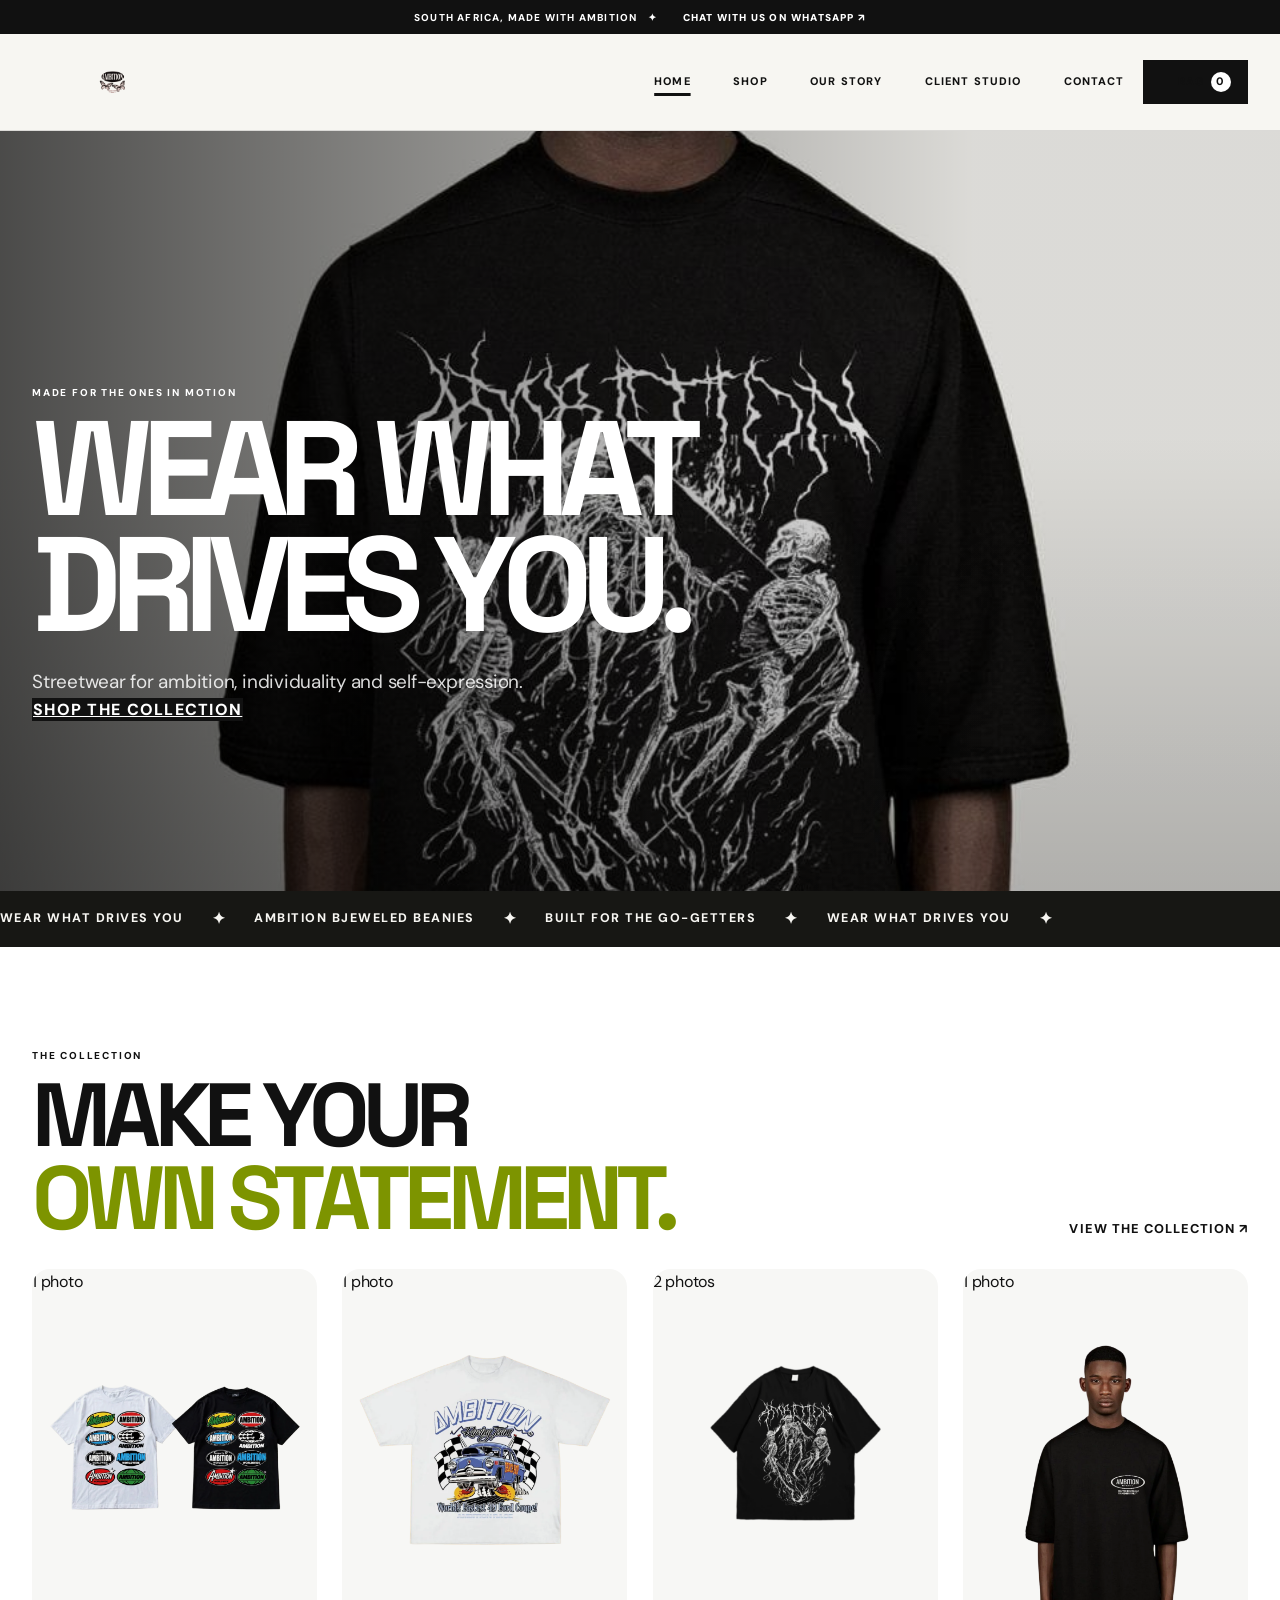
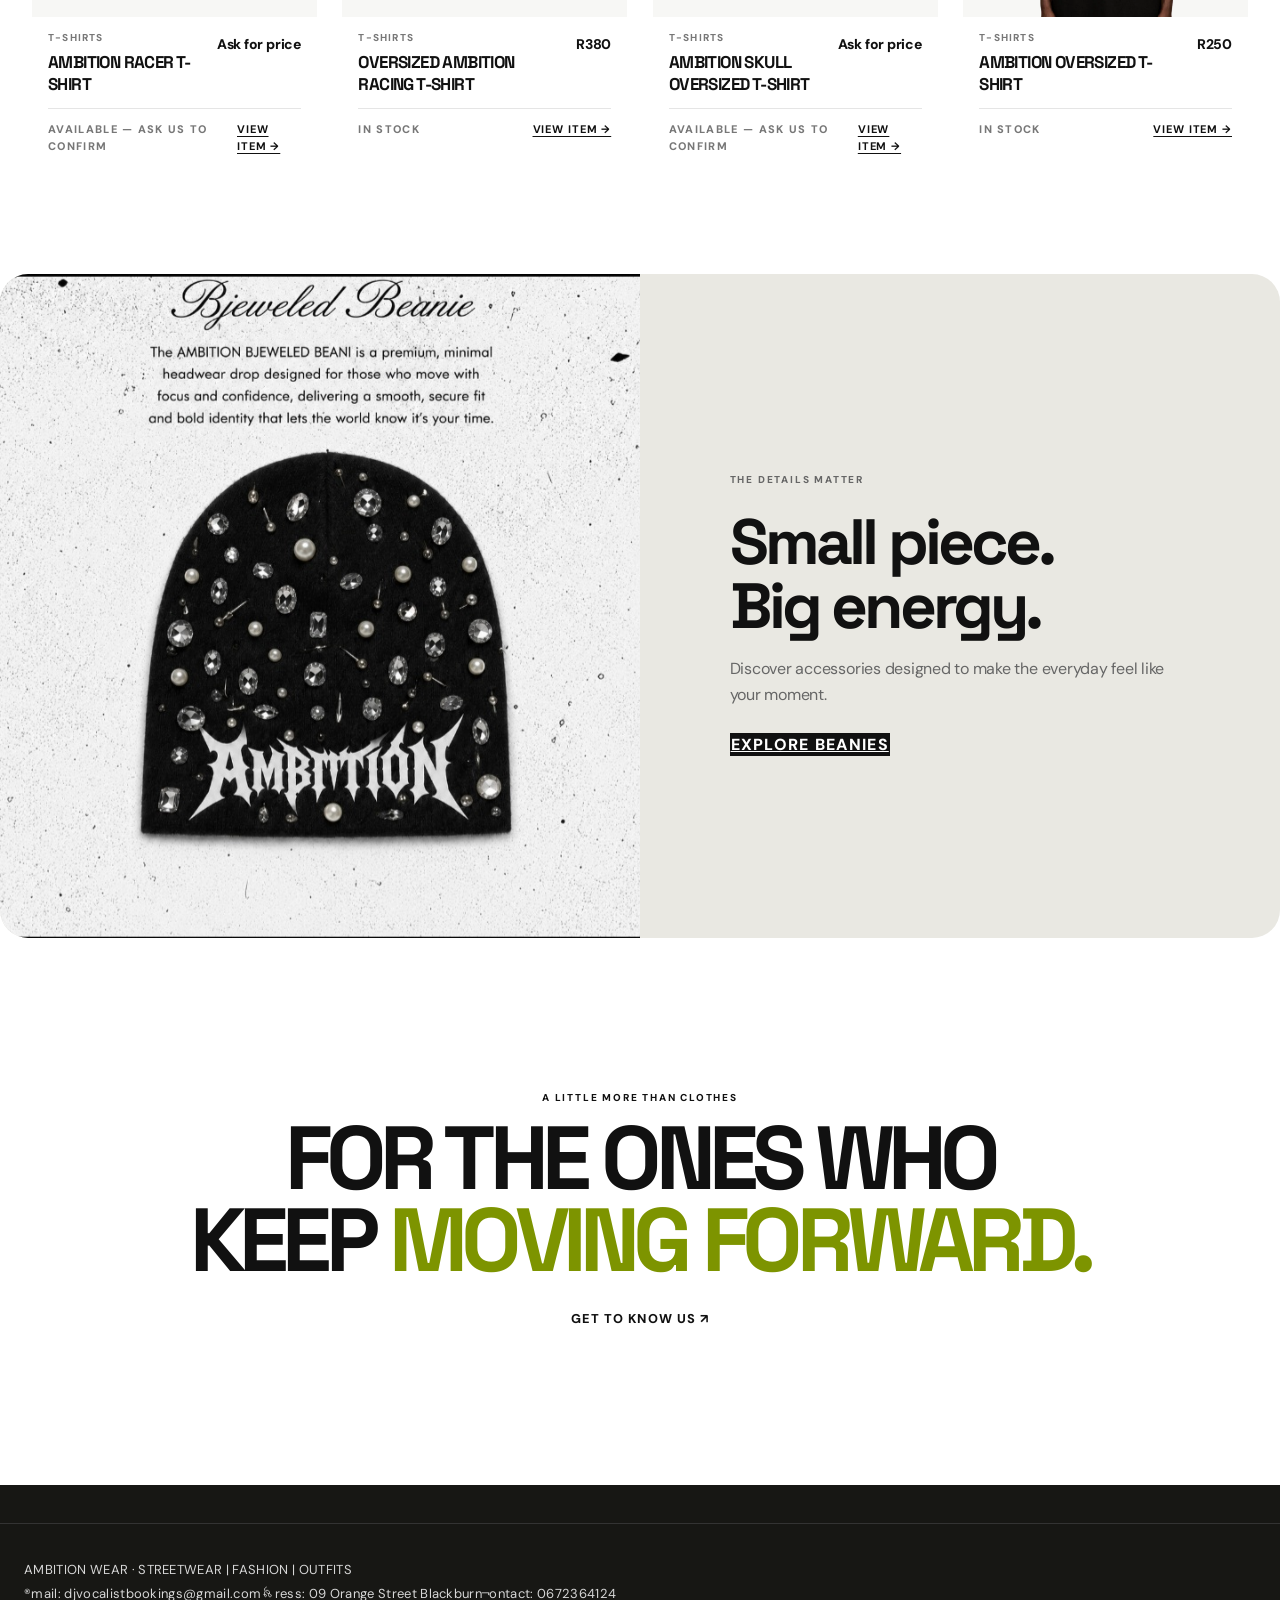
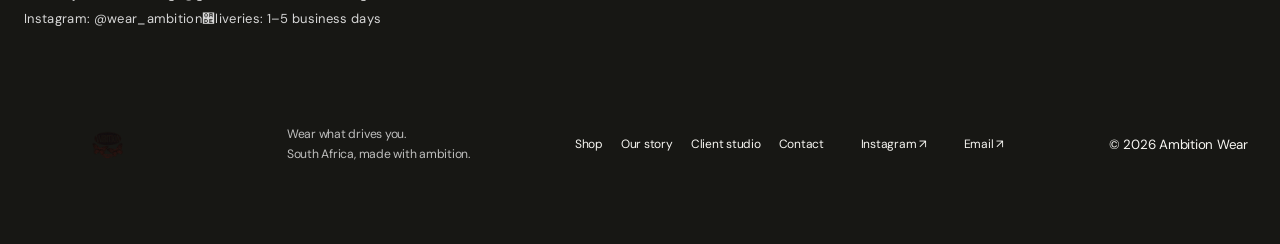
==== commit d50a15cf: "Wire the new icon stylesheet and script into each page so the icons render on the live site." ====
--- a/index.html
+++ b/index.html
@@ -16,7 +16,9 @@
   <link rel="stylesheet" href="site.css">
   <link rel="stylesheet" href="responsive-fix.css">
   <link rel="stylesheet" href="mobile-nav.css">
+  <link rel="stylesheet" href="ui-icons.css">
   <script src="site.js" defer></script>
+  <script src="ui-icons.js" defer></script>
   <script src="app-shell.js" defer></script>
 </head>
 <body>
--- a/ui-icons.css
+++ b/ui-icons.css
@@ -0,0 +1,9 @@
+/* Consistent lightweight line icons throughout the storefront and client studio. */
+.ui-icon{display:inline-block;width:1.15em;height:1.15em;flex:0 0 auto;vertical-align:-.2em;fill:none;stroke:currentColor;stroke-width:1.75;stroke-linecap:round;stroke-linejoin:round}
+.bag-open,.nav-links a,.studio-header nav a,.announcement a,.footer-links a,.studio-back,.studio-note a,.checkout-options label,#account-form label{display:inline-flex;align-items:center;gap:.55em}
+.bag-open .ui-icon{width:1.1em;height:1.1em}
+.nav-links a .ui-icon,.studio-header nav a .ui-icon{width:1em;height:1em}
+.announcement a .ui-icon{width:1.05em;height:1.05em}
+.footer-links a .ui-icon{width:1em;height:1em}
+.checkout-options label .ui-icon,#account-form label .ui-icon{width:1em;height:1em;color:currentColor}
+@media(max-width:820px){.nav-links a .ui-icon,.studio-header nav a .ui-icon{width:1.1em;height:1.1em}}
